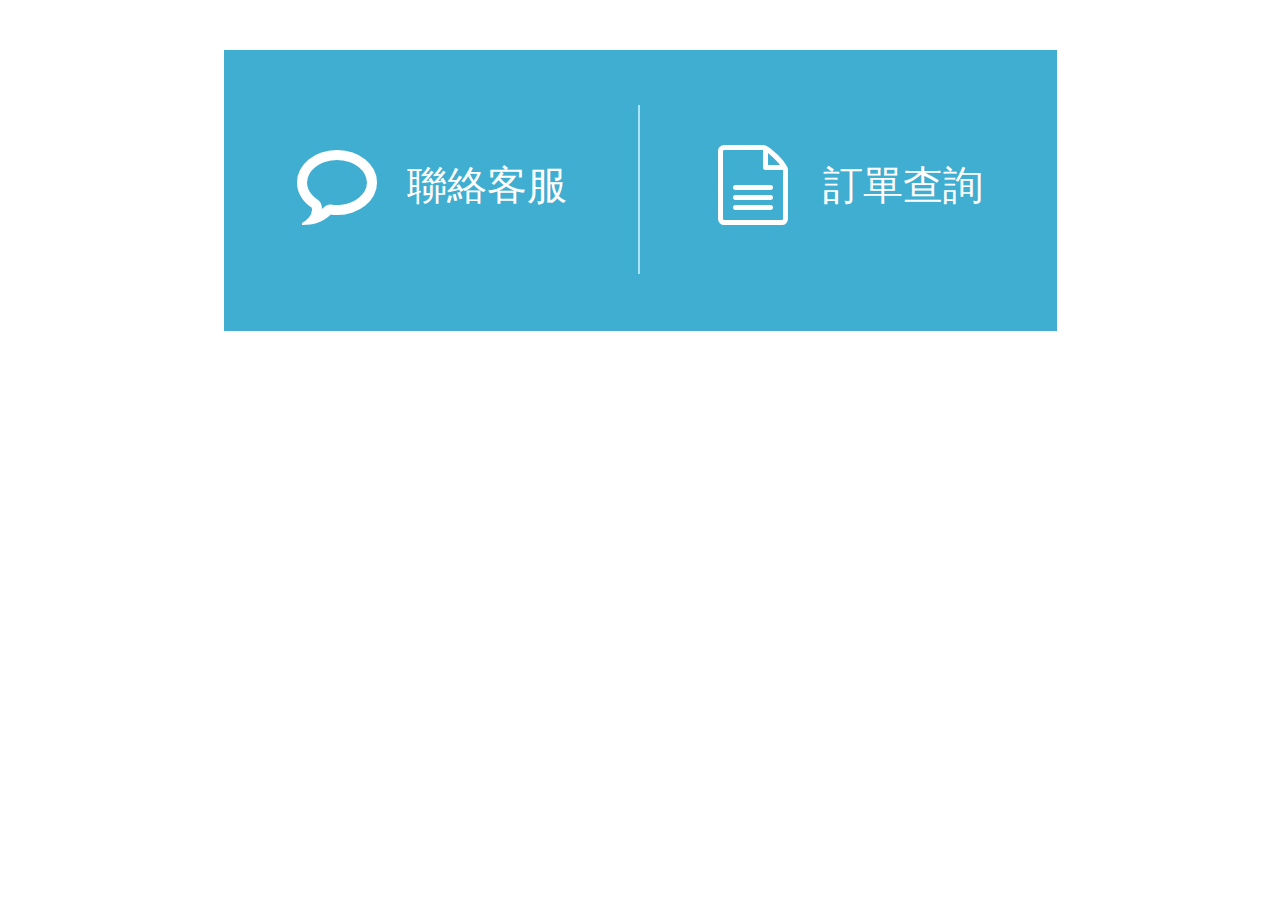
==== index.html @ 477714a8 "first commit" ====
<!DOCTYPE html>
<html lang="zh-Hant">
  <head>
    <meta http-equiv="Content-Language" content="zh-tw">
    <meta http-equiv="Content-type" content="text/html; charset=utf-8">
    <meta name="viewport" content="width=device-width,initial-scale=1,maximum-scale=1,user-scalable=no,minimal-ui">

    <title></title>

    <link rel="stylesheet" type="text/css" href="css/icon.css">
    <link rel="stylesheet" type="text/css" href="css/public.css">

    <script language="javascript" type="text/javascript" src="js/jquery-1.12.4.min.js"></script>
    <script language="javascript" type="text/javascript" src="js/public.js"></script>
  </head>
  <body>
    
    <div id="richmenu">
      <div class="icon-bubble2">聯絡客服</div>
      <div class="icon-file-text2">訂單查詢</div>
    </div>

  </body>
</html>
---- css/icon.css ----
@font-face { font-family: "icon"; src: url('../font/icomoon/fonts/icomoon.eot?1555594932') format('embedded-opentype'), url('../font/icomoon/fonts/icomoon.woff?1555594932') format('woff'), url('../font/icomoon/fonts/icomoon.ttf?1555594932') format('truetype'), url('../font/icomoon/fonts/icomoon.svg?1555594932') format('svg'); }
*[class^="icon-"]:before, *[class*=" icon-"]:before { font-family: "icon"; speak: none; font-style: normal; font-weight: normal; font-variant: normal; }

.icon-newspaper:before { content: "\e904"; }

.icon-file-text2:before { content: "\e926"; }

.icon-bubble:before { content: "\e96b"; }

.icon-bubbles2:before { content: "\e96d"; }

.icon-bubble2:before { content: "\e96e"; }
---- css/public.css ----
@charset "UTF-8";
*, *:after, *:before { vertical-align: top; -moz-box-sizing: border-box; -webkit-box-sizing: border-box; box-sizing: border-box; -moz-osx-font-smoothing: subpixel-antialiased; -webkit-font-smoothing: subpixel-antialiased; -moz-font-smoothing: subpixel-antialiased; -ms-font-smoothing: subpixel-antialiased; -o-font-smoothing: subpixel-antialiased; }

html { position: relative; }
html body { position: relative; display: inline-block; width: 100%; margin: 0; padding: 0; color: #5a5a5a; text-align: center; font-size: medium; font-family: "微軟正黑體", "Open sans", "Helvetica Neue", HelveticaNeue, Helvetica, Arial, sans-serif; }
html body::-moz-selection { color: white; background-color: #78baff; }
html body::selection { color: white; background-color: #78baff; }

#richmenu { margin-top: 50px; display: inline-block; width: 833px; height: 281px; background-color: #3faed0; }
#richmenu > * { display: inline-block; width: calc(100% / 2); height: 100%; float: left; padding-top: 120px; font-size: 30px; }
#richmenu > *:before { margin-bottom: 15px; margin-right: 30px; font-size: 80px; }
#richmenu div { color: white; font-size: 40px; line-height: 30px; }
#richmenu div:first-child { position: relative; }
#richmenu div:first-child:before { color: white; }
#richmenu div:first-child:after { position: absolute; top: 55px; right: 0; content: ''; display: inline-block; width: 2px; height: 60%; background-color: #aae4ff; }
#richmenu div:last-child:before { color: white; }
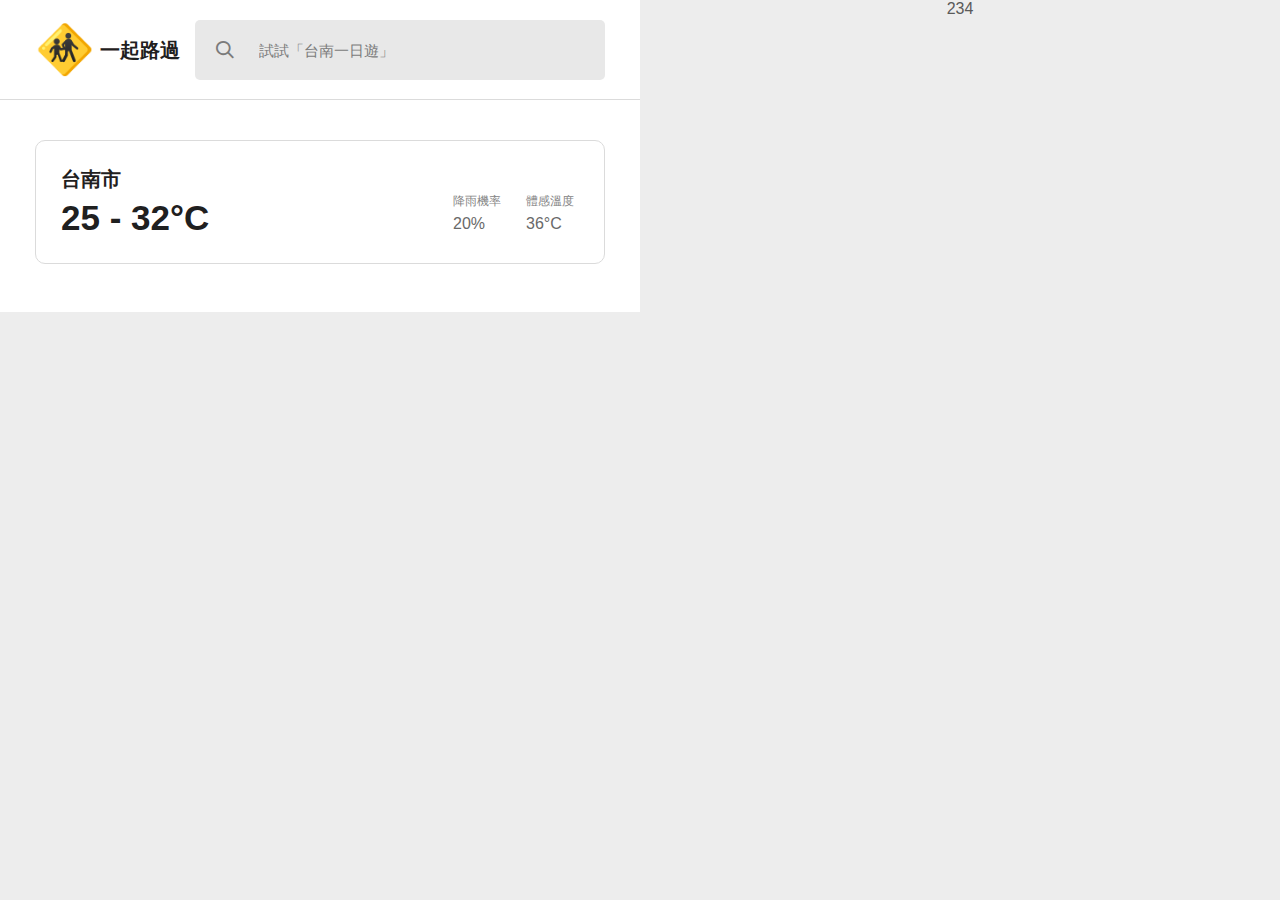
==== commit deca2729: "header" ====
--- a/index.html
+++ b/index.html
@@ -14,11 +14,35 @@
     <script language="javascript" type="text/javascript" src="js/public.js"></script>
   </head>
   <body>
-    
-    <div id="richmenu">
-      <div class="icon-bubble2">聯絡客服</div>
-      <div class="icon-file-text2">訂單查詢</div>
+    <div id="main">
+      <div class="left-block">
+        <header class="header-block">
+          <h1><b class="logo">🚸</b>一起路過</h1>
+          <div class="search-block">
+            <div class="search-input icon-search">
+              <input type="text" placeholder="試試「台南一日遊」">
+            </div>
+          </div>
+        </header> 
+
+        <main>
+          <div class="intro-block">
+            <h2>台南市</h2>
+            <b class="temperature">25 - 32°C</b>
+
+            <label class="info">
+              <div class="rain">20%</div>
+              <div class="feel">36°C</div>
+            </label>
+          </div>
+          <div class="area-block">
+            
+          </div>
+        </main>
+      </div>
+      <div class="right-block">
+        234
+      </div>
     </div>
-
   </body>
 </html>
--- a/css/icon.css
+++ b/css/icon.css
@@ -1,12 +1,6 @@
-@font-face { font-family: "icon"; src: url('../font/icomoon/fonts/icomoon.eot?1555594932') format('embedded-opentype'), url('../font/icomoon/fonts/icomoon.woff?1555594932') format('woff'), url('../font/icomoon/fonts/icomoon.ttf?1555594932') format('truetype'), url('../font/icomoon/fonts/icomoon.svg?1555594932') format('svg'); }
+@font-face { font-family: "icon"; src: url('../font/icomoon/fonts/icomoon.eot?1564190182') format('embedded-opentype'), url('../font/icomoon/fonts/icomoon.woff?1564190182') format('woff'), url('../font/icomoon/fonts/icomoon.ttf?1564190182') format('truetype'), url('../font/icomoon/fonts/icomoon.svg?1564190182') format('svg'); }
 *[class^="icon-"]:before, *[class*=" icon-"]:before { font-family: "icon"; speak: none; font-style: normal; font-weight: normal; font-variant: normal; }
 
-.icon-newspaper:before { content: "\e904"; }
+.icon-location:before { content: "\e901"; }
 
-.icon-file-text2:before { content: "\e926"; }
-
-.icon-bubble:before { content: "\e96b"; }
-
-.icon-bubbles2:before { content: "\e96d"; }
-
-.icon-bubble2:before { content: "\e96e"; }
+.icon-search:before { content: "\e900"; }
--- a/css/public.css
+++ b/css/public.css
@@ -2,15 +2,56 @@
 *, *:after, *:before { vertical-align: top; -moz-box-sizing: border-box; -webkit-box-sizing: border-box; box-sizing: border-box; -moz-osx-font-smoothing: subpixel-antialiased; -webkit-font-smoothing: subpixel-antialiased; -moz-font-smoothing: subpixel-antialiased; -ms-font-smoothing: subpixel-antialiased; -o-font-smoothing: subpixel-antialiased; }
 
 html { position: relative; }
-html body { position: relative; display: inline-block; width: 100%; margin: 0; padding: 0; color: #5a5a5a; text-align: center; font-size: medium; font-family: "微軟正黑體", "Open sans", "Helvetica Neue", HelveticaNeue, Helvetica, Arial, sans-serif; }
+html body { position: relative; display: inline-block; width: 100%; margin: 0; padding: 0; color: #5a5a5a; text-align: center; font-size: medium; font-family: "微軟正黑體", "Open sans", "Helvetica Neue", HelveticaNeue, Helvetica, Arial, sans-serif; background-color: #ededed; }
 html body::-moz-selection { color: white; background-color: #78baff; }
 html body::selection { color: white; background-color: #78baff; }
 
-#richmenu { margin-top: 50px; display: inline-block; width: 833px; height: 281px; background-color: #3faed0; }
-#richmenu > * { display: inline-block; width: calc(100% / 2); height: 100%; float: left; padding-top: 120px; font-size: 30px; }
-#richmenu > *:before { margin-bottom: 15px; margin-right: 30px; font-size: 80px; }
-#richmenu div { color: white; font-size: 40px; line-height: 30px; }
-#richmenu div:first-child { position: relative; }
-#richmenu div:first-child:before { color: white; }
-#richmenu div:first-child:after { position: absolute; top: 55px; right: 0; content: ''; display: inline-block; width: 2px; height: 60%; background-color: #aae4ff; }
-#richmenu div:last-child:before { color: white; }
+#main { display: inline-block; max-width: 1450px; width: 100%; min-height: 100%; *zoom: 1; }
+#main:after { display: table; content: ""; line-height: 0; clear: both; }
+#main > * { display: inline-block; width: 50%; float: left; }
+#main .left-block { display: inline-block; background-color: white; padding-bottom: 30px; }
+#main .left-block > * { display: inline-block; width: 100%; }
+#main .left-block .header-block { height: 100px; padding: 0 35px; border-bottom: 1px solid #dbdbdb; *zoom: 1; }
+#main .left-block .header-block:after { display: table; content: ""; line-height: 0; clear: both; }
+#main .left-block .header-block > * { display: inline-block; float: left; height: 100%; }
+#main .left-block .header-block h1 { width: 160px; margin: 0 auto; font-size: 20px; color: #1f2020; text-align: left; line-height: 100px; }
+#main .left-block .header-block h1 .logo { font-size: 48px; line-height: 100px; margin-right: 5px; }
+#main .left-block .header-block .search-block { width: calc(100% - 160px); }
+#main .left-block .header-block .search-block .search-input { display: inline-block; width: 100%; height: 60px; float: left; text-align: left; background-color: #e8e8e8; margin-top: calc(50px - 30px); -moz-border-radius: 5px; -webkit-border-radius: 5px; border-radius: 5px; }
+#main .left-block .header-block .search-block .search-input:before { display: inline-block; width: 60px; line-height: 60px; font-size: 18px; text-align: center; color: #7b7b7b; }
+#main .left-block .header-block .search-block .search-input input[type="text"] { display: inline-block; width: calc(100% - 60px - 20px); margin-top: 15px; background-color: transparent; outline: none; height: 30px; line-height: 27px; color: #787878; font-size: 15px; padding: 0 8px; border: 1px solid #c8c8c8; -moz-border-radius: 2px; -webkit-border-radius: 2px; border-radius: 2px; -moz-transition: box-shadow 0.3s, border-color 0.3s; -o-transition: box-shadow 0.3s, border-color 0.3s; -webkit-transition: box-shadow 0.3s, border-color 0.3s; transition: box-shadow 0.3s, border-color 0.3s; border: none; -moz-transition: none; -o-transition: none; -webkit-transition: none; transition: none; padding: 0; }
+#main .left-block .header-block .search-block .search-input input[type="text"]:-moz-placeholder { font-weight: normal; color: #afafaf; font-size: 14.25px; }
+#main .left-block .header-block .search-block .search-input input[type="text"]::-moz-placeholder { font-weight: normal; color: #afafaf; font-size: 14.25px; }
+#main .left-block .header-block .search-block .search-input input[type="text"]:-ms-input-placeholder { font-weight: normal; color: #afafaf; font-size: 14.25px; }
+#main .left-block .header-block .search-block .search-input input[type="text"]::-webkit-input-placeholder { font-weight: normal; color: #afafaf; font-size: 14.25px; }
+#main .left-block .header-block .search-block .search-input input[type="text"]:focus { outline: 0; border: 1px solid transparent; -moz-box-shadow: 0 0 8px rgba(0, 0, 0, 0.6); -webkit-box-shadow: 0 0 8px rgba(0, 0, 0, 0.6); box-shadow: 0 0 8px rgba(0, 0, 0, 0.6); }
+#main .left-block .header-block .search-block .search-input input[type="text"][readonly] { cursor: not-allowed; background-color: #fafafa; border: 1px solid #e1e1e1; }
+#main .left-block .header-block .search-block .search-input input[type="text"][readonly]:-moz-placeholder { color: #c8c8c8; }
+#main .left-block .header-block .search-block .search-input input[type="text"][readonly]::-moz-placeholder { color: #c8c8c8; }
+#main .left-block .header-block .search-block .search-input input[type="text"][readonly]:-ms-input-placeholder { color: #c8c8c8; }
+#main .left-block .header-block .search-block .search-input input[type="text"][readonly]::-webkit-input-placeholder { color: #c8c8c8; }
+#main .left-block .header-block .search-block .search-input input[type="text"][readonly]:focus { border: 1px solid #e1e1e1; -moz-box-shadow: none; -webkit-box-shadow: none; box-shadow: none; }
+#main .left-block .header-block .search-block .search-input input[type="text"][type="file"] { font-size: 10px; padding: 4px; line-height: 0; width: auto; }
+#main .left-block .header-block .search-block .search-input input[type="text"][type="file"]::-webkit-file-upload-button { display: inline-block; width: auto; height: 20px; line-height: 20px; font-size: 10px; padding-top: 0; padding-bottom: 0; border: 0; cursor: pointer; background-color: #458bf4; color: white; -moz-box-shadow: inset 1px 1px 1px rgba(255, 255, 255, 0.15), inset -1px -1px 1px rgba(0, 0, 0, 0.15); -webkit-box-shadow: inset 1px 1px 1px rgba(255, 255, 255, 0.15), inset -1px -1px 1px rgba(0, 0, 0, 0.15); box-shadow: inset 1px 1px 1px rgba(255, 255, 255, 0.15), inset -1px -1px 1px rgba(0, 0, 0, 0.15); -moz-border-radius: 2px; -webkit-border-radius: 2px; border-radius: 2px; -moz-transition: box-shadow 0.1s; -o-transition: box-shadow 0.1s; -webkit-transition: box-shadow 0.1s; transition: box-shadow 0.1s; }
+#main .left-block .header-block .search-block .search-input input[type="text"][type="file"]::-webkit-file-upload-button:hover { -moz-box-shadow: inset -1px -1px 2px rgba(0, 0, 0, 0.25), inset 1px 1px 2px rgba(255, 255, 255, 0.25); -webkit-box-shadow: inset -1px -1px 2px rgba(0, 0, 0, 0.25), inset 1px 1px 2px rgba(255, 255, 255, 0.25); box-shadow: inset -1px -1px 2px rgba(0, 0, 0, 0.25), inset 1px 1px 2px rgba(255, 255, 255, 0.25); text-shadow: 0 0 1px rgba(0, 0, 0, 0.25); }
+#main .left-block .header-block .search-block .search-input input[type="text"][type="file"]::-webkit-file-upload-button:active { -moz-box-shadow: inset 1px 1px 1px rgba(0, 0, 0, 0.1); -webkit-box-shadow: inset 1px 1px 1px rgba(0, 0, 0, 0.1); box-shadow: inset 1px 1px 1px rgba(0, 0, 0, 0.1); }
+#main .left-block .header-block .search-block .search-input input[type="text"][type="file"]::-webkit-file-upload-button:focus { outline: 0; }
+#main .left-block .header-block .search-block .search-input input[type="text"][type="file"]::-webkit-file-upload-button[disabled] { cursor: not-allowed; text-shadow: none; -moz-box-shadow: none; -webkit-box-shadow: none; box-shadow: none; background-color: #8db8f8; color: #5d5d5d; }
+#main .left-block .header-block .search-block .search-input input[type="text"][type='date']::-webkit-datetime-edit { font-size: 15px; }
+#main .left-block .header-block .search-block .search-input input[type="text"]:-moz-placeholder { font-weight: normal; color: #7b7b7b; font-size: 15px; }
+#main .left-block .header-block .search-block .search-input input[type="text"]::-moz-placeholder { font-weight: normal; color: #7b7b7b; font-size: 15px; }
+#main .left-block .header-block .search-block .search-input input[type="text"]:-ms-input-placeholder { font-weight: normal; color: #7b7b7b; font-size: 15px; }
+#main .left-block .header-block .search-block .search-input input[type="text"]::-webkit-input-placeholder { font-weight: normal; color: #7b7b7b; font-size: 15px; }
+#main .left-block .header-block .search-block .search-input input[type="text"]:focus { border: none; -moz-box-shadow: none; -webkit-box-shadow: none; box-shadow: none; }
+#main .left-block main { padding: 0 35px; }
+#main .left-block main > * { display: inline-block; width: 100%; }
+#main .left-block main .intro-block { position: relative; margin-top: 40px; padding: 25px; border: 1px solid #dbdbdb; -moz-border-radius: 10px; -webkit-border-radius: 10px; border-radius: 10px; }
+#main .left-block main .intro-block > * { text-align: left; color: #1f2020; }
+#main .left-block main .intro-block h2 { display: inline-block; width: 100%; margin: 0 auto; font-size: 20px; }
+#main .left-block main .intro-block .temperature { display: inline-block; width: 100%; margin-top: 5px; font-size: 35px; }
+#main .left-block main .intro-block label.info { position: absolute; right: 30px; bottom: 30px; *zoom: 1; }
+#main .left-block main .intro-block label.info:after { display: table; content: ""; line-height: 0; clear: both; }
+#main .left-block main .intro-block label.info > * { display: inline-block; float: left; color: dimgray; }
+#main .left-block main .intro-block label.info .rain:before { content: '降雨機率'; display: block; color: #858585; font-size: 12px; margin-bottom: 5px; }
+#main .left-block main .intro-block label.info .feel { margin-left: 25px; }
+#main .left-block main .intro-block label.info .feel:before { content: '體感溫度'; display: block; color: #858585; font-size: 12px; margin-bottom: 5px; }
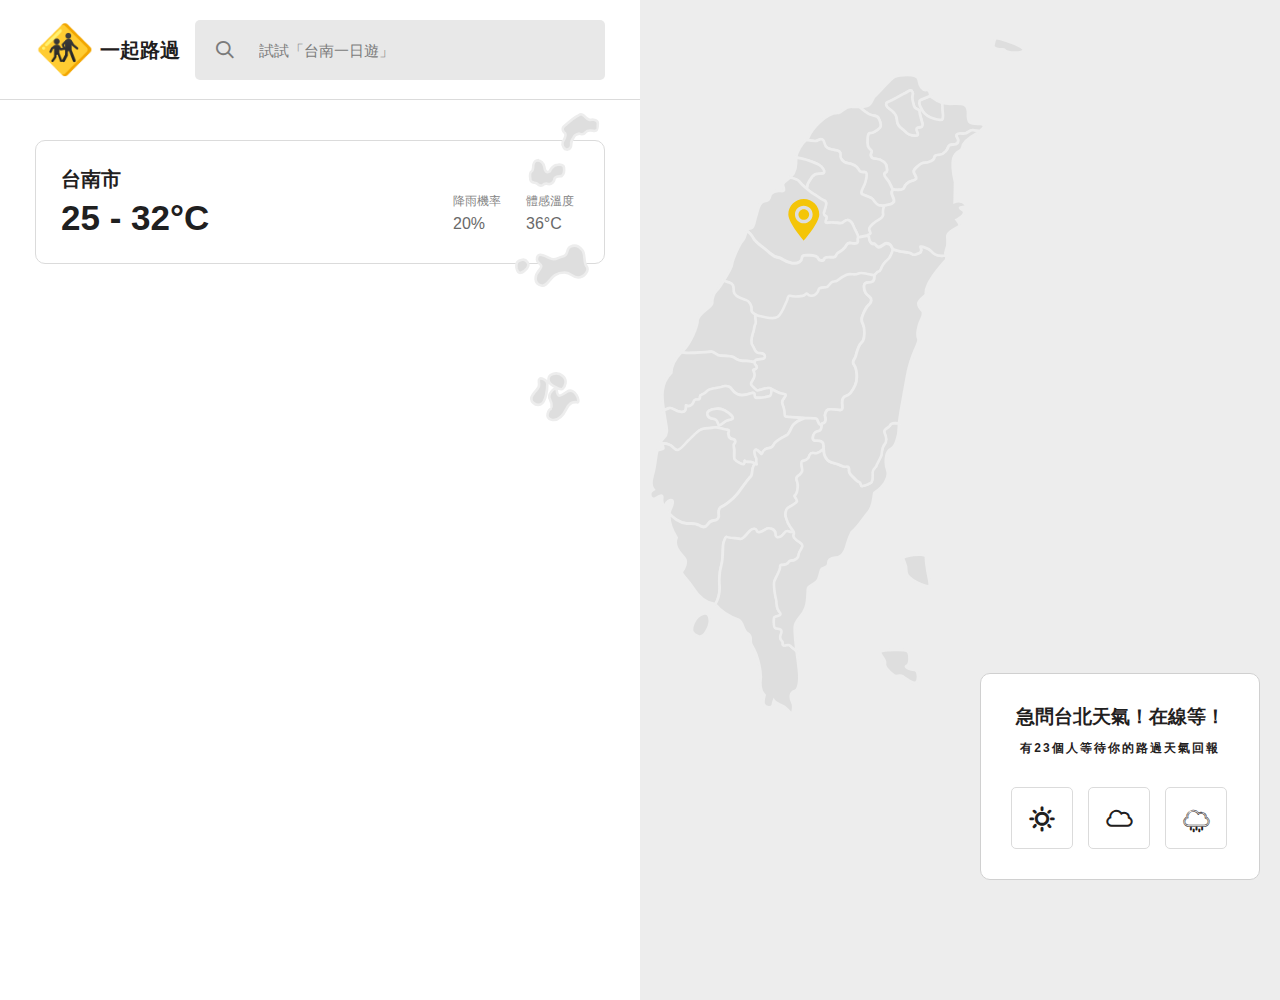
==== commit e99607c1: "t" ====
--- a/index.html
+++ b/index.html
@@ -36,13 +36,386 @@
             </label>
           </div>
           <div class="area-block">
-            
+
           </div>
         </main>
       </div>
       <div class="right-block">
-        234
+        <div id="map">
+          <svg version="1.1" xmlns="http://www.w3.org/2000/svg" xmlns:xlink="http://www.w3.org/1999/xlink" x="0px" y="0px" viewBox="0 0 400 535"
+            style="enable-background:new 0 0 400 535;" xml:space="preserve" fill="white">
+            <!-- ======================= 基隆市  ======================= -->
+            <a class="area n" @click="getTowns(2, '310 30')">
+              <text class="area" x="320" y="35" class="small">基隆市</text>
+              <g id="C10017">
+                <desc>基隆市區域</desc>
+                <path d="M315.9,53.9c1.1-0.7,4.2-1.7,7.7-3.2c0.2,0.4,0.4,0.7,0.7,0.9c1.3,1,4,3.1,7.9,4.3c1.2,2.3,0.3,3.6,0.7,6.3
+                        c0.4,2.9,0.6,4.4,0,6.4c-0.6,2.1-11.8-0.6-15.3-6C314,57.2,314.4,54.7,315.9,53.9z M371.8,12.4c0.9,2.2,4,2.5,7.1,2.5
+                        c3.1,0,0.3,2.5,9,2.5c8.7,0,8.7-2.5,4-5c-4.7-2.5-17.7-7.1-18.6-5.6C372.4,8.3,371.8,12.4,371.8,12.4z" />
+              </g>
+            </a>
+            <!-- ======================= end 基隆市  ======================= -->
+            <!-- ======================= 新北市  ======================= -->
+            <a data-area="新北市" class="area n" @click="getTowns(3, '280 65')">
+              <text class="area" x="220" y="40" class="small">新北市</text>
+              <g id="C65">
+                <desc>新北市區域</desc>
+                <path d="M361.5,72.3c-6.8-0.3-9,0.3-9.3-6.2c1.2-11.2-6.2-9.3-13.7-9.3c-2.4,0-4.5-0.4-6.4-1c1.2,2.3,0.3,3.6,0.7,6.3
+                        c0.4,2.9,0.6,4.4,0,6.4c-0.6,2.1-11.8-0.6-15.3-6c-3.5-5.4-3.1-7.9-1.7-8.7c1.1-0.7,4.2-1.7,7.7-3.2c-0.8-1.8-0.2-4.7-3.1-4.4
+                        c-3.4,0.3-5.3-2.5-6.2-8.1c-0.9-5.6-15.8-3.1-18.3-2.2c-2.5,0.9-13,13.4-15.8,15.6c0,0-2.2,4.6-3.7,6.1c-1,1-4.1,1.5-7.5,1.6
+                        c4.1,3.4,5.5,4.9,8.2,5.9c3.3,1.2,5.6,0.6,6.6,2.9c1,2.3,2.7,5.4,0.8,7.3c-1.9,1.9-5.8,4.3-7.7,3.9c-1.9-0.4-2.1,7.9-1.3,10.4
+                        c0.7,2.5,3.8,2.5,2.6,4.6c-1.2,2.1-0.4,5,3.1,4.8c3.5-0.2,5.2,1.4,6.8,2.7c1.7,1.2,3,7,1.2,7.7c-1.8,0.6-1.8,2.5,0.9,5.4
+                        c2.7,2.9,3.4,6.8,4.2,7.5c0.4,0.3,0.9,0.5,0.9,0.5c0,0,7,1.1,8-1.8c0.9-2.9,3.4-4.1,6.1-5c2.7-0.8,4.1-1,2.3-4.4
+                        c-1.9-3.3-1.4-3.5,0.8-5.8c2.3-2.3,4.5-3.7,6.4-3.7c1.9,0,6.6-1.2,7.3-3.3c0.6-2.1,0.2-2.5,4.3-2.9c4.1-0.4,6.2-4.6,6.6-6
+                        c0.4-1.4,2.5-1.9,5-1.9c2.5,0,3.5-3.1,2.1-5c-1.5-1.9-1-3.9,3.7-3.3c4.8,0.6,4.6-3.1,8.3-2.7c1.5,0.2,3.3,0.5,5.1,0.8
+                        C364.4,75.6,366.6,72.6,361.5,72.3z M313,75.4c-1.7,1,2.3,5.2,0,5.8c-7.7,0.4-8.1-3.1-11-5c-2.9-1.9-4.3-3.9-4.3-7
+                        c0-3-1.4-5.5-5.6-8.4c-4.1-2.9-2.9-5.2-0.8-5.6c2.1-0.4,15-8.2,16.4-8.7c1.4-0.5,2.7,1.9,1.9,3.7c-0.8,1.9,0.2,3.9,1,7.7
+                        c0.8,3.7,4.4,2.9,4.3,4.1c0,1.2,1.1,5.2,2.3,9.3C318.4,75.7,314.6,74.4,313,75.4z" />
+              </g>
+            </a>
+            <!-- ======================= end 新北市  ======================= -->
+            <!-- ======================= 台北市  ======================= -->
+            <a data-area="台北市" class="area n" @click="getTowns(1, '288 30')">
+              <text class="area" x="320" y="35" class="small">台北市</text>
+              <g id="C63">
+                <desc>台北市區域</desc>
+                <path d="M317.1,71.5c1.2,4.1-2.5,2.9-4.1,3.9c-1.7,1,2.3,5.2,0,5.8c-7.7,0.4-8.1-3.1-11-5c-2.9-1.9-4.3-3.9-4.3-7
+                        c0-3-1.4-5.5-5.6-8.4c-4.1-2.9-2.9-5.2-0.8-5.6c2.1-0.4,15-8.2,16.4-8.7c1.4-0.5,2.7,1.9,1.9,3.7c-0.8,1.9,0.2,3.9,1,7.7
+                        c0.8,3.7,4.4,2.9,4.3,4.1C314.8,63.4,315.9,67.4,317.1,71.5z" />
+              </g>
+            </a>
+            <!-- ======================= end 台北市  ======================= -->
+            <!-- ======================= 桃園市  ======================= -->
+            <a data-area="桃園市" class="area n" @click="getTowns(8, '240 55')">
+              <text class="area" x="200" y="55" class="small">桃園市</text>
+              <g id="C68">
+                <desc>桃園市區域</desc>
+                <path d="M287.8,135.2c-1.3,0.1-2.3-0.3-3.7-0.3c-1.9,0-4.1-3.3-5.4-5c-1.2-1.7-5.2-2.3-7.7-3.5c-2.5-1.2,0.4-5,1.7-8.1
+                        c1.2-3.1,2.5-9.3,0-9.1c-2.5,0.2-3.5,0.2-5-2.5c-1.5-2.7-3.5-3.5-8.1-4.4c-4.6-0.8-6-4.6-5.6-6.8c0.4-2.3-1.4-2.5-4.6-3.3
+                        c-3.1-0.8-6.6-0.6-7.7-5.2c-1-4.6-3.5-2.9-5.7-1.9c-1.5,0.7-4.7,0.1-8.4-0.5c0.6-0.5,1.2-0.9,1.7-1.2c2.2-6.8,14.3-20.5,23.6-19.6
+                        c3.4-1.6,5.3-5,10.3-4.7c1.8,0.1,3.7,0.1,5.6,0.1c4.1,3.4,5.5,4.9,8.2,5.9c3.3,1.2,5.6,0.6,6.6,2.9c1,2.3,2.7,5.4,0.8,7.3
+                        c-1.9,1.9-5.8,4.3-7.7,3.9c-1.9-0.4-2.1,7.9-1.3,10.4c0.7,2.5,3.8,2.5,2.6,4.6c-1.2,2.1-0.4,5,3.1,4.8c3.5-0.2,5.2,1.4,6.8,2.7
+                        c1.7,1.2,3,7,1.2,7.7c-1.8,0.6-1.8,2.5,0.9,5.4c2.7,2.9,3.5,6.9,4.3,7.6c-0.3,0.8-0.5,1.6-0.8,2.3c-0.8,2.3,2.5,5,1.7,7.2
+                        c-0.8,2.3-3.6,2.2-5.7,2.8L287.8,135.2" />
+              </g>
+            </a>
+            <!-- ======================= end 桃園市  ======================= -->
+            <!-- ======================= 新竹縣  ======================= -->
+            <a data-area="新竹縣" class="area n" @click="getTowns(6, '240 100')">
+              <text class="area" x="170" y="85" class="small">新竹縣</text>
+              <g id="C10004">
+                <desc>新竹縣區域</desc>
+                <path d="M275.1,157.9c-0.2,0-5.3,1.1-7.4,1.4c0-2-2.5-5.5-3.4-8.1c-1-2.9-2.7-4.4-4.3-5c-1.7-0.6-3.5,1.5-4.6,2.2
+                         c-1,0.7-6.4-0.9-10.8-0.1c-4.4,0.8,0.2-4.1-1.5-5c-1.7-0.8-2.3-1.5-1.5-3.7c0.8-2.3,3-7.7,0-8.5c-3-0.8-5.9-4.1-7.8-4.8
+                         c-0.9-0.3-3.3-2.1-5.6-4.1c0.2-1.1,0.5-2.1,0.5-2.5c0-1,1.9-4.1,3.9-7c2.1-2.9,4.3-1.9,7.7-2.3c3.3-0.4,0-5.4-2.9-6.8
+                         c-2.6-1.3-11.8-4.8-17.2-5.3c0.3-4.7,4.2-10.8,7.6-13.6c3.8,0.6,6.9,1.2,8.4,0.5c2.2-1,4.7-2.7,5.7,1.9c1,4.6,4.6,4.3,7.7,5.2
+                         c3.1,0.8,5,1,4.6,3.3c-0.4,2.3,1,6,5.6,6.8c4.6,0.8,6.6,1.7,8.1,4.4c1.4,2.7,2.5,2.7,5,2.5c2.5-0.2,1.2,6,0,9.1
+                         c-1.2,3.1-4.1,6.8-1.7,8.1c2.5,1.2,6.4,1.9,7.7,3.5c1.2,1.7,3.5,5,5.4,5c1.4,0,2.4,0.3,3.7,0.3c-0.6,1.9-1.4,3.9-1,5.3
+                         c0.6,2.1,0.2,3.6-3.1,5.4c-3.3,1.8-7.5,5.6-7.5,7.4c0,1.8,3.5,3.3,0,4.2L275.1,157.9z" />
+              </g>
+            </a>
+            <!-- ======================= end 新竹縣  ======================= -->
+            <!-- ======================= 新竹市  ======================= -->
+            <a data-area="新竹市" class="area n" @click="getTowns(7, '210 80')">
+              <text class="area" x="150" y="105" class="small">新竹市</text>
+              <g id="C10018">
+                <desc>新竹市區域</desc>
+                <path d="M215.3,113.5c0.3-0.3,0.6-0.5,0.9-0.8c3.7-3.7,4-8.4,4-14c0-0.2,0-0.3,0-0.5c5.4,0.5,14.6,4.1,17.2,5.3
+                        c2.9,1.5,6.2,6.4,2.9,6.8c-3.3,0.4-5.6-0.6-7.7,2.3c-2.1,2.9-3.9,6-3.9,7c0,0.4-0.2,1.4-0.5,2.5c-2.4-2.1-4.8-4.4-5.7-5.6
+                        C221.1,114.9,218.8,114.4,215.3,113.5z" />
+              </g>
+            </a>
+            <!--======================= end 新竹市 ======================= -->
+            <!-- ======================= 苗栗縣  ======================= -->
+            <a data-area="苗栗縣" class="area n" @click="getTowns(9, '210 130')">
+              <text class="area" x="130" y="130" class="small">苗栗縣</text>
+              <g id="C10005">
+                <desc>苗栗縣區域</desc>
+                <path d="M182.3,154.3c0.6-1.1,1.6-1.8,3.4-1.8c2.2-0.3,2.5-5.9,3.7-9.3c1.2-3.4,1.6-11.2,6.5-11.5c5-0.3,3.4-3.7,5-5.6
+                         c1.6-1.9,3.1-2.8,7.5-2.2c4.3,0.6,1.6-3.1,1.6-5c0-1.7,2.1-2.4,5.4-5.4c3.5,0.8,5.8,1.3,7.2,3.1c0.9,1.3,3.3,3.6,5.7,5.6l0,0
+                         c2.4,2,4.7,3.8,5.6,4.1c1.9,0.6,4.8,3.9,7.8,4.8c3,0.8,0.8,6.2,0,8.5c-0.8,2.3-0.2,2.9,1.5,3.7c1.7,0.8-2.9,5.8,1.5,5
+                         c4.3-0.8,9.7,0.8,10.8,0.1c1-0.7,2.9-2.8,4.6-2.2c1.7,0.6,3.3,2.1,4.3,5c0.9,2.6,3.4,6,3.4,8.1l0,0c0,0.2,0,0.4-0.1,0.6
+                         c-0.6,1.9,1.2,3.5-1.9,4.1c-3.1,0.6-5.3-1.9-6.8,1c-1.5,2.9-3.6,4.6-6.3,6c-2.7,1.5-1,3.7-3.9,3.7c-2.9,0-6.6-0.8-7.1,1.2
+                         c-0.6,2.1-4.1,1.4-4.5,0c-0.4-1.5-2.5-2.5-6.2-2.7c-3.7-0.2-6.4-0.4-6.4,1.9c0,2.3-2.7,4.8-7.5,4.1c-4.8-0.6-6-2.1-8.7-3.7
+                         c-2.7-1.7-2.9,0.6-8.3-3.9c-5.4-4.6-11.8-8.9-13-11.8C186.2,158.1,184,155.8,182.3,154.3z" />
+              </g>
+            </a>
+            <!--======================= end 苗栗縣 ======================= -->
+            <!-- ======================= 台中市  ======================= -->
+            <a data-area="台中市" class="area m" @click="getTowns(10, '180 170')">
+              <text class="area" x="120" y="170" class="small">台中市</text>
+              <g id="C66">
+                <desc>台中市區域</desc>
+                <path d="M168.4,194.1c-2.1-0.6-3-1-3.9-1.4c3-4.8,6.1-10.3,6.3-12.2c0.3-3.4,5.3-15.2,8.4-18.6c2-2.2,1.9-5.5,3.1-7.5
+                         c1.7,1.5,4,3.8,4.8,5.7c1.2,2.9,7.7,7.2,13,11.8c5.4,4.6,5.6,2.3,8.3,3.9c2.7,1.7,3.9,3.1,8.7,3.7c4.8,0.6,7.5-1.9,7.5-4.1
+                         c0-2.3,2.7-2.1,6.4-1.9c3.7,0.2,5.8,1.2,6.2,2.7c0.4,1.4,3.9,2.1,4.5,0c0.6-2.1,4.2-1.2,7.1-1.2c2.9,0,1.2-2.3,3.9-3.7
+                         c2.7-1.5,4.8-3.1,6.3-6c1.5-2.9,3.7-0.4,6.8-1c3.1-0.6,1.2-2.3,1.9-4.1c0.1-0.2,0.1-0.4,0.1-0.6c2.1-0.4,4.8-0.9,7.4-1.4
+                         c0.2,0,0.4-0.1,0.5-0.1c0.5,1.3,0.8,2.6,0.8,3.4c0.1,1.9,2.4,3.7,3.4,3.1c1-0.6,1.7,2.1,3.5,2.7c1.9,0.6,4.2-2.9,6-2.9
+                         s3.6,0.6,4.4,3c0.2,0.6,0.5,1,0.8,1.4c-1.3,4.5-3.2,7.7-4.5,8.5c-1.7,1-4.1,4.8-5,7.3c-0.8,2.5-2.1,0.8-3.5,2.9
+                         c-0.5,0.7-0.9,1-1.3,1.2l0,0c-0.8,0.4-1.8,0-3.8-0.2c-3-0.2-5.7-1.9-8.7-0.4c-3,1.4-5.5-0.8-8.7,0.8c-3.2,1.5-4.4,2.1-6.3,3.8
+                         c-1.9,1.7-3.1,1-4.8,1.7c-1.7,0.6-2.3,3.9-4.8,4.1c-2.5,0.2-5.4-0.2-5.6,1.9c-0.2,2.1-2.9,4.6-5,4.6c-2.1,0-2.1,0.2-3.5-1.2
+                         c-1.5-1.5-1,0.8-3.7,1.3c-2.7,0.4-7.9,0.6-9.7,0c-1.9-0.6-1.9,2.9-2.5,3.7c-0.6,0.8-3.7,10.1-7,12.4c-3.3,2.3-7.5,0.6-11.4,0
+                         c-3.5-0.5-4.2-0.6-5.8-1.6l0,0c-0.2-0.1-0.4-0.3-0.7-0.4c-2.1-1.5-2.7-2.1-2.5-4.3c0.2-2.3-1.7-5.6-3.9-6.4
+                         c-2.3-0.8-9.5-2.7-9.7-6.6C171.9,197.2,172.1,195.2,168.4,194.1z" />
+              </g>
+            </a>
+            <!-- ======================= end 台中市  ======================= -->
+            <!-- ======================= 南投縣  ======================= -->
+            <a data-area="南投縣" class="area m" @click="getTowns(12, '210 220')">
+              <text class="area" x="90" y="230" class="small">南投縣</text>
+              <g id="C10008">
+                <desc>南投縣區域</desc>
+                <path d="M280.2,188.3c0.1,3.1-0.3,5.2-2.2,5.6c-2.7,0.6-5.8-0.4-5.8,3.5c0,3.9,2.3,6.4,4.2,7.7c2,1.2,1.7,4.6-0.2,6
+                         c-2,1.4-4.2,6.2-4.9,8.1c-0.6,1.9-1.9,3.1,0,6.8c1.9,3.7,1.6,12.6-1,14.5c-2.5,1.9-4,8.5-4.6,10.8c-0.6,2.3-3.3,3.5-1.2,6.2
+                         c2.1,2.7,3.3,10.6,0.8,16c-2.5,5.4-4.8,7.5-7,8.1c-2.3,0.6-2.9,2.9-2.9,5.2c0,2.3,1.2,6-1.9,5.6c-3.1-0.4-8.5-1.6-9.7,0
+                         c-1.2,1.6-1.9,3.5-1.5,4.9c0.4,1.5,0.8,2.7-0.1,4.1c-0.8,1.3-1.4,1.1-2.7,1.6c0,0-0.3,0.1-0.5,0.2c-1.7,0.8-2.2-3.3-3.1-4.1
+                         c-0.8-0.8-5-0.6-8.3-0.6c-0.3,0-0.7,0-1.1,0l0,0c-4-0.2-12.2-1-14.1-1c-2.1,0-0.8-1-1.7-5.4c-0.8-4.4-3.1-5.2,0-9.1
+                         c3.1-3.9-0.8-2.9-2.9-3.5c-1.6-0.5-5.2-2.4-7-3.4l0,0c-0.5-0.3-0.9-0.5-1.1-0.6c-0.8-0.4-3.3,0-6.4,1c-3.1,1-3.3,1.4-5.6-1
+                         c-2.3-2.5-3.7-2.5-1.2-6.2c2.5-3.7,1.4-5.6,0.6-7c-0.8-1.4,0.6-1,1.7-1.7c1-0.6,1.4-1.4-0.2-3.1c-0.6-0.6-0.8-1.3-0.8-1.9l0,0
+                         c0.1-1.1,1.1-2,2.7-2.2c2.5-0.4,6,0,5.4-2.7c-0.6-2.7-3.3-1.7-5.6-2.3c-2.3-0.6-2.7-4.1-4.1-6.2c-1.4-2.1,0.2-8.3,1-10.4
+                         c0.8-2.1,0.2-3.3,1.2-5s0.6-1.8,0.2-5c-0.2-1.3,0-2.2,0.2-2.8c1.6,1,2.3,1.1,5.8,1.6c3.9,0.6,8.1,2.3,11.4,0
+                         c3.3-2.3,6.4-11.6,7-12.4c0.6-0.8,0.6-4.3,2.5-3.7c1.9,0.6,7,0.4,9.7,0c2.7-0.4,2.3-2.7,3.7-1.3c1.4,1.5,1.4,1.2,3.5,1.2
+                         c2.1,0,4.8-2.5,5-4.6c0.2-2.1,3.1-1.7,5.6-1.9c2.5-0.2,3.1-3.5,4.8-4.1c1.7-0.6,2.9,0,4.8-1.7c1.9-1.7,3.1-2.3,6.3-3.8
+                         c3.2-1.5,5.7,0.7,8.7-0.8c3-1.5,5.7,0.2,8.7,0.4C278.4,188.3,279.4,188.7,280.2,188.3z" />
+              </g>
+            </a>
+            <!-- ======================= end 南投縣  ======================= -->
+            <!-- ======================= 彰化縣  ======================= -->
+            <a data-area="彰化縣" class="area m" @click="getTowns(11, '150 210')">
+              <text class="area" x="90" y="230" class="small">彰化縣</text>
+              <g id="C10007">
+                <desc>彰化縣區域</desc>
+                <path d="M131.9,248c0.3-0.3,0.7-0.7,1-1c6.5-6.5,11.5-19.3,11.5-23.9c0-4.7,11.2-10.3,11.2-13c0-2.8,0.9-7.1,3.4-9.6
+                         c1.1-1,3.3-4.2,5.5-7.7c0.9,0.4,1.9,0.9,3.9,1.4c3.7,1,3.5,3.1,3.7,7c0.2,3.9,7.5,5.8,9.7,6.6c2.3,0.8,4.1,4.1,3.9,6.4
+                         c-0.2,2.3,0.4,2.9,2.5,4.3c0.2,0.2,0.5,0.3,0.7,0.4c-0.3,0.6-0.4,1.4-0.2,2.8c0.4,3.2,0.8,3.4-0.2,5s-0.4,2.9-1.2,5
+                         c-0.8,2.1-2.5,8.3-1,10.4c1.5,2.1,1.9,5.6,4.1,6.2c2.3,0.6,5-0.4,5.6,2.3c0.6,2.7-2.9,2.3-5.4,2.7c-1.6,0.3-2.6,1.2-2.7,2.2
+                         c-2.3-0.5-4.9-1-6.3-1c-2.5,0-7-0.6-8.5-2.1c-1.5-1.5-7.7-1.9-11.2-1.9s-4.8-3.7-7.5-3.1c-2.7,0.6-12.4,0.8-16.2,1
+                         C135.9,248.7,133.8,248.3,131.9,248z" />
+              </g>
+            </a>
+            <!-- ======================= end 彰化縣  ======================= -->
+            <!-- ======================= 雲林縣  ======================= -->
+            <a data-area="雲林縣" class="area m" @click="getTowns(15, '130 235')">
+              <text class="area" x="60" y="270" class="small">雲林縣</text>
+              <g id="C10009">
+                <desc>雲林縣區域</desc>
+                <path d="M131.9,293.8c5.4,0.4,2.5-6.4,3.9-5c1.5,1.5,4.6-0.2,5.2-2.1c0.6-1.9,0.6-2.7,2.9-2.5c2.3,0.2,2.3-0.6,2.3-2.5
+                        c0-1.9,2.9-0.6,5-3.6c2.1-3,8.3-2.4,11.6-3.6c3.3-1.2,6.2-0.2,7,0.8c0.8,1,1.9,3.5,5.2,4.9c3.3,1.3,5.6,0.9,10.3-0.7
+                        c4.7-1.7,1.5,3.5,4.2,3.5c2.7,0,8.5-0.8,10.4-1.5c1.1-0.4,1.2-3.2,1.1-5.4c-0.5-0.3-0.9-0.5-1.1-0.6c-0.8-0.4-3.3,0-6.4,1
+                        c-3.1,1-3.3,1.4-5.6-1c-2.3-2.5-3.7-2.5-1.2-6.2c2.5-3.7,1.4-5.6,0.6-7c-0.8-1.4,0.6-1,1.7-1.7c1-0.6,1.4-1.4-0.2-3.1
+                        c-0.6-0.6-0.8-1.3-0.8-1.9c-2.3-0.5-4.9-1-6.3-1c-2.5,0-7-0.6-8.5-2.1c-1.5-1.5-7.7-1.9-11.2-1.9s-4.8-3.7-7.5-3.1
+                        c-2.7,0.6-12.4,0.8-16.2,1c-2.5,0.1-4.6-0.3-6.5-0.6c-5.7,6-7.7,10.5-7.7,15.8c-8.9,8.6-7.1,19.9-5.7,28.9c1.1-0.6,2.5-1.4,4-1.8
+                        C125.3,290,126.6,293.3,131.9,293.8z" />
+              </g>
+            </a>
+            <!-- ======================= end 雲林縣  ======================= -->
+            <!-- ======================= 嘉義縣  ======================= -->
+            <a data-area="嘉義縣" class="area s" @click="getTowns(13, '180 275')">
+              <text class="area" x="60" y="310" class="small">嘉義縣</text>
+              <g id="C10010">
+                <desc>嘉義縣區域</desc>
+                <path d="M129.3,323.2c2.3-0.4,7.2-6.8,8.1-7.4c0.8-0.5,5.2-5.5,8.5-7.8c3.3-2.3,7.7-1.2,11-2.1c3.3-0.8,5.4,1,9.3,1.5
+                        c3.9,0.4,1.5,1.7,1.7,3.3c0.2,1.7,1.2,3.9,3.6,4.1c2.4,0.2,2,2.9,0.9,3.7c-1.1,0.8,0.5,1.9,0.1,7.5c-0.4,5.6,0.8,4.4,1,5
+                        c0.2,0.6,4.3,3.1,6,3.1c1.7,0,0.8-3.7,1.2-2.5c0.4,1.2,1.9,0.4,4.7,0.8c1.3,0.2,2.5,0.8,3.3,1.2c0.3-0.2,0.7-0.3,1.1-0.4
+                        c-0.8-2.1,0.4-2.9-0.4-4.1c-0.8-1.2-2.3-6.8,0-6.4c2.3,0.4,3.9,4.6,4.6,2.7c0.6-1.9,2.9-3.7,5-3.9c2.1-0.2,3.3-0.6,4.1-2.9
+                        c0.8-2.3,8.5-6.4,10.1-7.2c1.7-0.8,3.3-6,4.6-7.6c1.1-1.3,3.3-3.3,8.9-5.3c-4-0.2-12.2-1-14.1-1c-2.1,0-0.8-1-1.7-5.4
+                        c-0.8-4.4-3.1-5.2,0-9.1c3.1-3.9-0.8-2.9-2.9-3.5c-1.6-0.5-5.2-2.4-7-3.4c0.1,2.3,0.1,5.1-1.1,5.4c-1.9,0.6-7.7,1.5-10.4,1.5
+                        c-2.7,0,0.5-5.2-4.2-3.5c-4.7,1.7-7,2.1-10.3,0.7c-3.3-1.3-4.3-3.8-5.2-4.9c-0.8-1-3.7-2.1-7-0.8c-3.3,1.2-9.5,0.6-11.6,3.6
+                        c-2.1,3-5,1.8-5,3.6c0,1.9,0,2.7-2.3,2.5c-2.3-0.2-2.3,0.6-2.9,2.5c-0.6,1.9-3.7,3.5-5.2,2.1c-1.4-1.4,1.5,5.4-3.9,5
+                        c-5.4-0.4-6.6-3.7-9.5-2.9c-1.4,0.4-2.9,1.1-4,1.8c0.2,1.1,0.3,2.1,0.5,3.1c1.2,9.3,3.7,14-0.6,18c-2.2,2.1-2.5,3.2-2.1,4.1
+                        c2.3,0,5.6,0.6,7.3,1.6C125.9,320.9,127,323.6,129.3,323.2z M158.8,291.3c3.8-0.4,4.6,0.4,7.1,1.8c2.5,1.3,6.6,4.9,5.2,5.9
+                        c-1.4,1-2.7,0.6-4.8,1.7c-2.1,1-5.4,4.4-5.9,2.8c-0.5-1.6-1.6-4-3-4.3c-1.4-0.2-5.6,0.2-5.6-4.3C151.8,293.1,155,291.7,158.8,291.3z
+          " />
+              </g>
+            </a>
+            <!-- ======================= end 嘉義縣  ======================= -->
+            <!-- ======================= 嘉義市  ======================= -->
+            <a data-area="嘉義市" class="area s" @click="getTowns(14, '142 265')">
+              <text class="area" x="60" y="310" class="small">嘉義市</text>
+              <g id="C10020">
+                <desc>嘉義市區域</desc>
+                <path d="M151.8,294.8c0-1.7,3.2-3.1,7-3.5c3.8-0.4,4.6,0.4,7.1,1.8c2.5,1.3,6.6,4.9,5.2,5.9c-1.4,1-2.7,0.6-4.8,1.7
+                        c-2.1,1-5.4,4.4-5.9,2.8c-0.5-1.6-1.6-4-3-4.3C156,298.9,151.8,299.4,151.8,294.8z" />
+              </g>
+            </a>
+            <!-- ======================= end 嘉義市  ======================= -->
+            <!-- ======================= 台南市  ======================= -->
+            <a data-area="台南市" class="area s" @click="getTowns(16, '130 320')">
+              <text class="area" x="50" y="350" class="small">台南市</text>
+              <g id="C67">
+                <desc>台南市區域</desc>
+                <path d="M122.6,372c0.1-0.9,0.2-1.5,0.4-2c0.9-2.5,3.4-6.8,1.9-8.1c-1.6-1.2-5,1.2-5.6,3.7c-0.6,2.5-2.8-2.5-2.2-5.3
+                          c0.6-2.8-0.9-2.8-5-0.3c-4.1,2.5-6.2-4.4-1.6-6.5c-2.6-3.4-1.9-6.2,0-13.7c1.9-7.5,1.9-15.8,3.4-16.5c1.6-0.6,5-0.3,4-2.8
+                          c-0.4-1.2-1.4-1.9-1.8-2.7c2.3,0,5.6,0.6,7.3,1.6c2.5,1.5,3.5,4.1,5.8,3.7c2.3-0.4,7.2-6.8,8.1-7.4c0.8-0.5,5.2-5.5,8.5-7.8
+                          c3.3-2.3,7.7-1.2,11-2.1c3.3-0.8,5.4,1,9.3,1.5c3.9,0.4,1.5,1.7,1.7,3.3c0.2,1.7,1.2,3.9,3.6,4.1c2.4,0.2,2,2.9,0.9,3.7
+                          c-1.1,0.8,0.5,1.9,0.1,7.5c-0.4,5.6,0.8,4.4,1,5c0.2,0.6,4.3,3.1,6,3.1c1.7,0,0.8-3.7,1.2-2.5c0.4,1.2,1.9,0.4,4.7,0.8
+                          c1.3,0.2,2.5,0.8,3.3,1.2c-3.1,1.7-1.6,8.3-3.3,9.6c-1.9,1.5-8.2,10.8-10.7,13.9c-2.5,3.1-8.7,8.3-11.8,9.5
+                          c-3.1,1.2-2.3,4.1-2.1,6.6c0.2,2.5-2.1,3.9-4.3,4.1c-2.3,0.2-2.9,1-4.6,3.3c-1.7,2.3-4.6,1.7-7,0c-2.5-1.7-6.8-0.8-8.7-1
+                          c-1.9-0.2-6.4-1.9-7.9-2.9C127.1,376,124.5,374.1,122.6,372z" />
+              </g>
+            </a>
+            <!-- ======================= end台南市  ======================= -->
+            <!-- =======================高雄市 ======================= -->
+            <a data-area="高雄市" class="area s" @click="getTowns(17, '130 380')">
+              <text class="area" x="50" y="400" class="small">高雄市</text>
+              <g id="C64">
+                <desc>高雄市區域</desc>
+                <path d="M157.9,441.7c-0.1-0.1-0.1-0.2-0.2-0.2c-8.1-0.9-14.6-8.7-17.7-13.7c-3.1-5-9-9.6-7.5-11.5
+                        c1.6-1.9,4-7.1,1.9-9.9c-2.2-2.8-9.3-9-6.2-15.8c-4.8-7.8-5.9-14.8-5.6-18.5c1.9,2.2,4.5,4,5.6,4.8c1.5,1,6,2.7,7.9,2.9
+                        c1.9,0.2,6.2-0.6,8.7,1c2.5,1.7,5.4,2.3,7,0c1.7-2.3,2.3-3.1,4.6-3.3c2.3-0.2,4.6-1.7,4.3-4.1c-0.2-2.5-1-5.4,2.1-6.6
+                        c3.1-1.2,9.3-6.4,11.8-9.5c2.5-3.1,8.8-12.4,10.7-13.9c1.7-1.3,0.2-7.9,3.3-9.6c1,0.5,1.6,0.8,1.1-0.4c-0.8-2.1,0.4-2.9-0.4-4.1
+                        c-0.8-1.2-2.3-6.8,0-6.4c2.3,0.4,3.9,4.6,4.6,2.7c0.6-1.9,2.9-3.7,5-3.9c2.1-0.2,3.3-0.6,4.1-2.9c0.8-2.3,8.5-6.4,10.1-7.2
+                        c1.7-0.8,3.3-6,4.6-7.6c1.1-1.3,3.3-3.3,8.9-5.3c0.4,0,0.8,0,1.1,0c3.3,0,7.5-0.2,8.3,0.6c0.8,0.8,1.4,5,3.1,4.1
+                        c0.2-0.1,0.3-0.2,0.5-0.2c0.2,1.8,0,3.4-0.7,4.4c-1,1.5-3.1,1-4.6,2.5c-1.5,1.5-2.5,6.2,0.8,5.9c3.3-0.3,5.8,0.5,6,3.2
+                        c0.1,1,0.1,2,0.1,3.1c-1.6,1.6-3.4,2.9-5.3,3.3c-2.7,0.5-4.6-2.2-6.2,3.6c-1.7,2.3-3.3,1.9-4.8,2.5c-1.5,0.6,0,5.2,0,7
+                        c0,1.9-1.2,2.9-3.5,4.6c-2.3,1.7-0.4,2.9,0,6c0.4,3.1-0.6,7.9-2.1,8.7c-1.4,0.8,2.9,3.5,1.2,5.2c-1.7,1.7-5.6,3.5-7,4.8
+                        c-1.5,1.2-1.9,4.8-1.2,6.8c0.6,2.1,1.4,5,3.5,7.7c1.2,1.6,2.2,2.8,2.6,3.8c-2.3,0.3-3.7-0.3-5-0.7c-1.9-0.6-3.1,3.3-5,4.1
+                        c-1.9,0.8-4.3,1.6-4.3-2.1c0-3.7-5.2-5.1-7.7-3.3c-2.5,1.9-6.2,3.1-6.6,1.2c-0.4-1.9-2.7-2.3-5-0.4c-2.3,1.9-5.4,7-7.5,6.6
+                        c-2.1-0.4-9.5-0.8-10.6-1.5c-1-0.6-2.3,3.5-2.7,5.2c-0.4,1.7-0.2,11.4-1.2,15.1c-1,3.7-2.3,9.5-1.7,16.2
+                        C161.6,431.5,160.1,437.9,157.9,441.7z" />
+              </g>
+            </a>
+            <!-- =======================end 高雄市 ======================= -->
+            <!-- ======================= 屏東縣  ======================= -->
+            <a data-area="屏東縣" class="area s" @click="getTowns(20, '170 420')">
+              <text class="area" x="120" y="500" class="small">屏東縣</text>
+              <g id="C10013">
+                <desc>屏東縣區域</desc>
+                <path d="M214.8,473.1c0.9,0.5,3.4,2.8,5.6,4.6c0.8,6.5,1.7,12.7,1.9,15.6c0.6,6.5,0.1,14.3-3.4,15.2
+                        c-3.5,0.9-3.5,5.3-1.9,8.4c1.6,3.1,0.5,10.3-1,8.6c-1.5-1.7-3.7-4.5-6.5-5.8c-2.8-1.2-5.3-2.2-6.5-4c-1.2,2.8,0,5.6-4,5.3
+                        c-4-0.3-5-3.1-3.1-9.3c-3.1-3.1-3.7-6.8-3.1-11.8c0.6-5-1.2-17.7-6.8-26.7c-2.2-3.4,1.2-6.5-3.1-9c-4.3-2.5-3.1-9-7.1-10.6
+                        c-4-1.5-12.2-4.9-17.8-11.9c2.2-3.8,3.7-10.2,3.2-15.2c-0.6-6.6,0.6-12.4,1.7-16.2c1-3.7,0.8-13.5,1.2-15.1c0.4-1.7,1.7-5.8,2.7-5.2
+                        c1,0.6,8.5,1,10.6,1.5c2.1,0.4,5.2-4.8,7.5-6.6c2.3-1.9,4.6-1.4,5,0.4c0.4,1.9,4.1,0.6,6.6-1.2c2.5-1.9,7.7-0.4,7.7,3.3
+                        c0,3.7,2.5,2.9,4.3,2.1c1.9-0.8,3.1-4.8,5-4.1c1.3,0.4,2.7,1,5,0.7c0.2,0.7,0.3,1.3-0.1,2c-0.8,1.7,0.6,3.5,5,6.2
+                        c4.3,2.7-1.2,6-1.2,9.1c0,3.1-3.3,4.8-6,4.8c-2.7,0-0.2,2.7-6.6,3.3c-1.7-0.4-1.7,0.8-1.7,2.3c0,1.5-3.5,8.1-4.3,9.9
+                        c-0.8,1.9,0.2,10.1,1.2,13.9c1,3.7-0.4,6.8,2.7,10.1c3.1,3.3-4.1,2.9-4.2,4.3c-0.1,1.5-0.7,7.2,1.1,8.1c1.9,0.8,6.2-0.4,4.1,4.8
+                        c-2.1,5.2,2.1,4.1,1.5,7C209.2,474.8,213.3,472.3,214.8,473.1z M141.3,456c-2.8,6.5-0.9,8.4,3.4,10.3c4.4,1.9,9-7.4,9-11.8
+                        C153.7,444.3,144.1,449.5,141.3,456z" />
+              </g>
+            </a>
+            <!-- ======================= end 屏東縣  ======================= -->
+            <!-- ======================= 台東縣  ======================= -->
+            <a data-area="台東縣" class="area e" @click="getTowns(21, '225 350')">
+              <text class="area" x="250" y="450" class="small">台東縣</text>
+              <g id="C10014">
+                <desc>台東縣區域</desc>
+                <path d="M296.6,302.5c0.9,0,1.8,0.1,2.6,0.2c-0.1,1-0.1,1.9-0.1,2.7c0,6.5-2.5,15.2-6.2,16.8
+                         c-3.7,1.6-5,9.9-2.8,16.2c2.2,6.2-3.1,13-9.9,17.7c-1.2,5-0.6,10.3-4.7,14.9c-4,4.7-8.1,11.8-12.7,15.2c-2.5,5-2.8,6.5-4,10.9
+                         c-1.2,4.3-4,8.4-8.4,8.7c-4.3,0.3-5.9,2.2-5.6,4.7c0.3,2.5-3.4,2.8-5,4c-1.6,1.2-1.1,6.8-3.8,9.6c-2.7,2.8-6.1,3.1-6.8,5.3
+                         c-0.6,2.2,0.3,8.4-1.9,14.9c-2.2,6.5-6.8,8.4-8.1,13.7c-0.7,2.9,0.2,11.6,1.2,19.8c-2.2-1.8-4.7-4.1-5.6-4.6c-1.4-0.8-5.6,1.7-5-1.2
+                         c0.6-2.9-3.5-1.9-1.5-7c2.1-5.2-2.3-3.9-4.1-4.8c-1.9-0.8-1.2-6.6-1.1-8.1c0.1-1.5,7.3-1,4.2-4.3c-3.1-3.3-1.7-6.4-2.7-10.1
+                         c-1-3.7-2.1-12-1.2-13.9c0.8-1.9,4.3-8.5,4.3-9.9c0-1.5,0-2.7,1.7-2.3c6.4-0.6,3.9-3.3,6.6-3.3c2.7,0,6-1.7,6-4.8
+                         c0-3.1,5.6-6.4,1.2-9.1c-4.3-2.7-5.8-4.6-5-6.2c0.3-0.7,0.3-1.3,0.1-2l0,0c-0.4-1-1.3-2.2-2.6-3.8c-2.1-2.7-2.9-5.6-3.5-7.7
+                         c-0.6-2.1-0.2-5.6,1.2-6.8c1.5-1.2,5.4-3.1,7-4.8c1.7-1.7-2.7-4.4-1.2-5.2c1.5-0.8,2.5-5.6,2.1-8.7c-0.4-3.1-2.3-4.3,0-6
+                         c2.3-1.7,3.5-2.7,3.5-4.6c0-1.9-1.5-6.4,0-7c1.4-0.6,3.1-0.2,4.8-2.5c1.7-5.8,3.5-3.1,6.2-3.6c1.9-0.4,3.7-1.7,5.3-3.3
+                         c0.1,1.9,0.3,4,1.3,6.3c1.7,3.5,4.3,4.1,7.9,5c3.5,0.8,5.6,2.9,7.7,2.5c2.1-0.4,2.9,0.4,2.7,2.9c-0.2,2.5,2.3,4.1,3.7,5.6
+                         c1.4,1.4,2.5,3.1,4.1,3.3c1.7,0.2,0.6,3.3,2.3,3.1c1.7-0.2,4.6-1.2,6.6-2.5c2.1-1.2,1.2-5.4,1.4-8.3c0.2-2.9,2.7-3.3,2.9-4.8
+                         c0.2-1.5,3.7-6.6,3.9-8.5c0.2-1.9,0.4-5.6,2.3-7.9c1.9-2.3,1.2-6.4,0-9.1c-1.2-2.7,3.1-3.7,3.9-5
+                         C292.9,303.5,292.3,302.3,296.6,302.5z M302.5,407c1.4,2.9,2.5,4.3,2.5,9.9c0,5.6,16.8,12.7,17.7,10.6c0.9-2.2-2.8-12.7-2.8-22.4
+                         C318.9,402,301,404,302.5,407z M288.5,487.1c-0.9,3.4,3.7,6.8,6.5,9c2.8,2.2,3.7-0.9,7.4,1.2c3.6,2.2,8.2,6.5,10.2,4.3
+                         c2-2.2,1.4-9-1.4-9.3c-2.8-0.3-8.7-2.2-5.9-3.4c2.8-1.2,2.5-9.9,0-11.3c-2.5-1.3-15-0.7-19,0C281.6,478.6,289.5,483.7,288.5,487.1z"
+                />
+              </g>
+            </a>
+            <!-- =======================end 台東縣 ======================= -->
+            <!-- ======================= 花蓮縣  ======================= -->
+            <a data-area="花蓮縣" class="area e" @click="getTowns(22, '275 220')">
+              <text class="area" x="320" y="250" class="small">花蓮縣</text>
+              <g id="C10015">
+                <desc>花蓮縣區域</desc>
+                <path d="M335.2,173.5c0.5,1.3,1.1,2.2-0.1,3.6c-2.2,2.5-16.5,18-15.2,25.8c-0.3,3.4-11.2,4.7-2.5,13.5
+                         c1.2,2.9-0.9,5.1-2.2,8.8c-1.2,3.7-2.8,8.7-1.2,12.1c1.6,3.4-5.3,9.6-8.7,29.2c-3,17.1-5.5,29-6.1,36.1c-0.8-0.1-1.7-0.1-2.6-0.2
+                         c-4.3-0.2-3.7,1-4.6,2.3c-0.8,1.2-5.2,2.3-3.9,5c1.2,2.7,1.9,6.8,0,9.1c-1.9,2.3-2.1,6-2.3,7.9c-0.2,1.9-3.7,7-3.9,8.5
+                         c-0.2,1.4-2.7,1.9-2.9,4.8c-0.2,2.9,0.6,7-1.4,8.3c-2.1,1.2-5,2.3-6.6,2.5c-1.7,0.2-0.6-2.9-2.3-3.1c-1.7-0.2-2.7-1.9-4.1-3.3
+                         c-1.4-1.4-3.9-3.1-3.7-5.6c0.2-2.5-0.6-3.3-2.7-2.9c-2.1,0.4-4.1-1.7-7.7-2.5c-3.5-0.8-6.2-1.5-7.9-5c-1.1-2.3-1.3-4.3-1.3-6.3l0,0
+                         c0-1.1,0-2.1-0.1-3.1c-0.2-2.7-2.7-3.5-6-3.2c-3.3,0.3-2.3-4.4-0.8-5.9c1.4-1.4,3.5-1,4.6-2.5c0.7-0.9,0.9-2.5,0.7-4.4
+                         c1.3-0.5,1.9-0.3,2.7-1.6c0.9-1.5,0.5-2.7,0.1-4.1c-0.4-1.5,0.2-3.3,1.5-4.9c1.2-1.6,6.6-0.4,9.7,0c3.1,0.4,1.9-3.3,1.9-5.6
+                         c0-2.3,0.6-4.6,2.9-5.2c2.3-0.6,4.6-2.7,7-8.1c2.5-5.4,1.2-13.3-0.8-16c-2.1-2.7,0.6-3.9,1.2-6.2c0.6-2.3,2.1-8.9,4.6-10.8
+                         c2.5-1.9,2.8-10.8,1-14.5c-1.9-3.7-0.6-5,0-6.8c0.6-1.9,2.9-6.6,4.9-8.1c2-1.4,2.2-4.8,0.2-6c-2-1.2-4.2-3.7-4.2-7.7
+                         c0-3.9,3.1-2.9,5.8-3.5c2-0.4,2.4-2.5,2.2-5.6c0.4-0.2,0.8-0.5,1.3-1.2c1.5-2.1,2.7-0.4,3.5-2.9c0.8-2.5,3.3-6.2,5-7.3
+                         c1.3-0.8,3.2-4,4.5-8.5c1,1,2.6,1.1,4.8,1.7c2.9,0.8,8.5,0.8,9.9,2.3c1.5,1.5,3.5,0,5.6-0.8c2.1-0.8,1.5-3.1,0.9-4.6
+                         c-0.6-1.5,7,1.4,8.4,3.3C325.3,172,328.8,174.7,335.2,173.5z" />
+              </g>
+            </a>
+            <!-- =======================end 花蓮縣  ======================= -->
+            <!-- ======================= 宜蘭縣  ======================= -->
+            <a data-area="宜蘭縣" class="area e" @click="getTowns(5, '300 115')">
+              <text class="area" x="350" y="150" class="small">宜蘭縣</text>
+              <g id="C10002">
+                <desc>宜蘭縣區域</desc>
+                <path d="M356.3,77.1c1.5,0.2,3.3,0.5,5.1,0.8c-1.1,0.8-2.2,1.6-3.2,2.1c-3.7,2-9.6,5.1-10.3,10.3
+                        c-0.6,5.3-11.8-0.3-5.6,26.7c0,5-0.3,15.3-0.3,15.3s5.3-2.2,8.4,1.8c3.1,4-9.6-0.1-1.6,4.9c2.6,3.1-5.3,7-5.3,7s2.5,3.2,2.2,4.5
+                        c-0.3,1.2-9,4-9.3,7.5c-0.3,3.4,1.2,6.5-0.9,10.9c-1,2-0.7,3.4-0.2,4.5c-6.4,1.2-9.9-1.5-11.2-3.2c-1.4-1.9-9-4.8-8.4-3.3
+                        c0.6,1.4,1.2,3.7-0.9,4.6c-2.1,0.8-4.1,2.3-5.6,0.8c-1.4-1.5-7-1.5-9.9-2.3c-2.2-0.6-3.8-0.7-4.8-1.7l0,0c-0.3-0.3-0.6-0.8-0.8-1.4
+                        c-0.8-2.4-2.7-3-4.4-3s-4.1,3.5-6,2.9c-1.9-0.6-2.5-3.3-3.5-2.7c-1,0.6-3.3-1.2-3.4-3.1c0-0.8-0.4-2.2-0.8-3.4
+                        c3.5-0.9,0.7-2.7,0.7-4.4c0-1.9,4.1-5.6,7.5-7.4c3.3-1.8,3.7-3.4,3.1-5.4c-0.4-1.4,0.4-3.4,1-5.3c0.4,0,0.9-0.1,1.5-0.3
+                        c2.1-0.6,5.2-0.6,6.1-2.9c0.8-2.3-2.5-5-1.7-7.2c0.3-0.7,0.5-1.5,0.8-2.3c0,0,0,0,0,0c0.8,0.6,7.9,1.5,8.8-1.4
+                        c0.9-2.9,3.4-4.1,6.1-5c2.7-0.8,4.1-1,2.3-4.4c-1.9-3.3-1.4-3.5,0.8-5.8c2.3-2.3,4.5-3.7,6.4-3.7c1.9,0,6.6-1.2,7.3-3.3
+                        c0.6-2.1,0.2-2.5,4.3-2.9c4.1-0.4,6.2-4.6,6.6-6c0.4-1.4,2.5-1.9,5-1.9c2.5,0,3.5-3.1,2.1-5c-1.5-1.9-1-3.9,3.7-3.3
+                        C352.7,80.4,352.5,76.7,356.3,77.1z" />
+              </g>
+            </a>
+            <!-- =======================end 宜蘭縣  ======================= -->
+            <!-- ======================= 澎湖縣 ======================= -->
+            <a data-area="澎湖縣" class="area o" @click="getTowns(18, '15 250')" >
+              <text class="area" x="30" y="330" class="small">澎湖縣</text>
+              <g id="C10016">
+                <desc>澎湖縣區域</desc>
+                <path d="M30.7,283.9c-2.2-3.7,4.7-11.2,5.3-6.5c0.6,4.7,1.6,5.2,7.8,0.9c6.2-4.4,10.9,8.7,7.8,8.1
+                        c-3.1-0.6-6.2,0.9-8.1,4.8c-1.9,3.8-5.6,9.8-11.5,8.6c-5.9-1.2-2.2-8.1,0-8.6C31.9,291.2,32.8,287.7,30.7,283.9z M28.7,272.4
+                        c-0.1-3.7-7.4-6.8-6.5-1.8c0.9,5-1.2,4.9-4.7,9.9c-3.4,5,2.2,9.1,6.2,7.4C27.6,286.4,28.8,276.2,28.7,272.4z M30,270.6
+                        c0.9,2.5,9,6.9,10.6,5.3c1.6-1.6,4-6.2,0-9.8C36.6,262.5,27.6,264,30,270.6z" />
+              </g>
+            </a>
+            <!-- ======================= end 澎湖縣 ======================= -->
+            <!-- ======================= 金門縣 ======================= -->
+            <a data-area="金門縣" class="area o" @click="getTowns(19, '20 150')" >
+              <text class="area" x="30" y="220" class="small">金門縣</text>
+              <g id="C09020">
+                <desc>金門縣區域</desc>
+                <path d="M9.5,176.7c2.8-0.6,6.5,3.4,3.4,6.8c-3.1,3.4-6.6,5.3-7.8,0C4.1,178.3,6.4,177.4,9.5,176.7z M20.7,176.7
+                        c0,3.1,6,3.2,1.9,7.8c-4.1,4.7-4.1,10.6,1.6,12.1c5.8,1.6,6.1-10.6,18.5-10c4,0,5.4,3.8,9.7,3.8c4.3,0,9-5.1,6.5-8.6
+                        c-2.5-3.5-0.9-9.4-3.1-12.2c-2.2-2.8-5.6-4.7-9.3-3c-3.7,1.7-0.9,6.4-5.9,7.6c-5,1.2-5.8,3.7-11,0.9
+                        C24.4,172.4,20.7,171.3,20.7,176.7z" />
+              </g>
+            </a>
+            <!-- ======================= end 金門縣 ======================= -->
+            <!-- ======================= 連江縣 ======================= -->
+            <a data-area="連江縣" class="area o" @click="getTowns(4, '20 80')">
+              <text class="area" x="60" y="110" class="small">連江縣</text>
+              <g id="C09007">
+                <desc>連江縣區域</desc>
+                <path d="M26.5,105.6c0,0,0.3,5.3,4.1,3.2c0,0,1.8-5,6.2-5.1c0,0,4.4-0.8,4.7,1.9c0,0,0.8,5-1.8,6.8c0,0-6-0.3-5.6,2.9
+                        c0,0-1.4,4.4-5.8,2.9c0,0-2.2-0.1-3,1.1c0,0-2.5,1.2-4.5-1.1c0,0-0.9-0.6-2-0.7c0,0-3.5-0.4-3.2-3.3c0,0-0.6-4.4,0.7-5.1
+                        c0,0,1.2-0.6,1.5-3.1c0,0-0.1-5,2.9-5.6C20.6,100.6,25,99.3,26.5,105.6z M40.6,85.9c-1.1,3.6,2.1,5.9,2.1,5.9
+                        c4.5,1.2,4.4-3.9,4.4-3.9c-0.4-2.3,1.8-5.1,1.8-5.1c0.9-2.5,4.4-3.1,4.4-3.1c3.5,1.4,4.9-1.1,4.9-1.1c1.3-1.7,5.7-1.1,5.7-1.1
+                        c1.3,0.4,2.6-0.3,2.6-0.3c0.9-0.1,1.1-5.5,1.1-5.5c-0.3-3.9-6.2-2.5-6.2-2.5c-2.2-0.7-4.2-3-4.2-3c-3.4-3-3.5-0.4-5.4,0
+                        C50.1,66.8,41.6,74,41.6,74c-2.3,2.3,0,4.7,0,4.7C44.6,80.2,40.6,85.9,40.6,85.9z" />
+              </g>
+            </a>
+            <!-- ======================= end 連江縣 ======================= -->
+            <g id="position" transform="translate(210 130)">
+              <g class="icon-in">
+                <desc>座標圖示</desc>
+                <path d="M16,0C9.4,0,4.1,5.3,4.1,11.9S16,32,16,32s11.9-13.5,11.9-20.1C27.9,5.3,22.6,0,16,0z M16,18.7c-3.7,0-6.8-3-6.8-6.8
+                        s3-6.8,6.8-6.8s6.8,3,6.8,6.8S19.7,18.7,16,18.7z" />
+                <path d="M20.1,11.9c0,2.2-1.8,4.1-4.1,4.1s-4.1-1.8-4.1-4.1c0-2.2,1.8-4.1,4.1-4.1S20.1,9.7,20.1,11.9z" />
+              </g>
+            </g>
+
+          </svg>
+        </div>
+        <div class="emoji-block">
+          <h3>急問台北天氣！在線等！</h3>
+          <b>有23個人等待你的路過天氣回報</b>
+          <label class="emoji">
+            <i class="icon-sun"></i>
+            <i class="icon-cloud"></i>
+            <i class="icon-cloud-rain"></i>
+          </label>
+        </div>
       </div>
+
     </div>
   </body>
 </html>
--- a/css/icon.css
+++ b/css/icon.css
@@ -1,6 +1,104 @@
-@font-face { font-family: "icon"; src: url('../font/icomoon/fonts/icomoon.eot?1564190182') format('embedded-opentype'), url('../font/icomoon/fonts/icomoon.woff?1564190182') format('woff'), url('../font/icomoon/fonts/icomoon.ttf?1564190182') format('truetype'), url('../font/icomoon/fonts/icomoon.svg?1564190182') format('svg'); }
+@font-face { font-family: "icon"; src: url('../font/icomoon/fonts/icomoon.eot?1564196560') format('embedded-opentype'), url('../font/icomoon/fonts/icomoon.woff?1564196560') format('woff'), url('../font/icomoon/fonts/icomoon.ttf?1564196560') format('truetype'), url('../font/icomoon/fonts/icomoon.svg?1564196560') format('svg'); }
 *[class^="icon-"]:before, *[class*=" icon-"]:before { font-family: "icon"; speak: none; font-style: normal; font-weight: normal; font-variant: normal; }
 
-.icon-location:before { content: "\e901"; }
+.icon-sun:before { content: "\e918"; }
 
-.icon-search:before { content: "\e900"; }
+.icon-weather:before { content: "\e918"; }
+
+.icon-trash:before { content: "\e903"; }
+
+.icon-forward:before { content: "\e915"; }
+
+.icon-trashcan:before { content: "\e905"; }
+
+.icon-newspaper:before { content: "\e904"; }
+
+.icon-droplet:before { content: "\e91c"; }
+
+.icon-image:before { content: "\e90d"; }
+
+.icon-images:before { content: "\e90e"; }
+
+.icon-camera:before { content: "\e90f"; }
+
+.icon-mic:before { content: "\e91e"; }
+
+.icon-file-text2:before { content: "\e926"; }
+
+.icon-folder-open:before { content: "\e930"; }
+
+.icon-price-tag:before { content: "\e935"; }
+
+.icon-pushpin:before { content: "\e946"; }
+
+.icon-location:before { content: "\e947"; }
+
+.icon-clock:before { content: "\e94e"; }
+
+.icon-clock2:before { content: "\e94f"; }
+
+.icon-bubble:before { content: "\e96b"; }
+
+.icon-bubbles2:before { content: "\e96d"; }
+
+.icon-bubble2:before { content: "\e96e"; }
+
+.icon-user:before { content: "\e971"; }
+
+.icon-equalizer:before { content: "\e992"; }
+
+.icon-cog:before { content: "\e994"; }
+
+.icon-sleepy:before { content: "\e9fd"; }
+
+.icon-cancel-circle:before { content: "\ea0d"; }
+
+.icon-circle-right:before { content: "\ea42"; }
+
+.icon-clouds:before { content: "\e909"; }
+
+.icon-cloud-moon-raindrops:before { content: "\e90a"; }
+
+.icon-cloud-sun-raindrops:before { content: "\e90b"; }
+
+.icon-cloud-sun-lightning:before { content: "\e90c"; }
+
+.icon-cloud-moon-rain:before { content: "\e910"; }
+
+.icon-cloud-moon:before { content: "\e912"; }
+
+.icon-cloud-wind:before { content: "\e913"; }
+
+.icon-cloud-lightning:before { content: "\e914"; }
+
+.icon-cloud-sun:before { content: "\e916"; }
+
+.icon-cloud-fog:before { content: "\e917"; }
+
+.icon-cloud-snow1:before { content: "\e919"; }
+
+.icon-cloud-rain:before { content: "\e91a"; }
+
+.icon-cloud:before { content: "\e91b"; }
+
+.icon-water:before { content: "\e91d"; }
+
+.icon-pencil:before { content: "\e907"; }
+
+.icon-search:before { content: "\e91f"; }
+
+.icon-arrow-right:before { content: "\e911"; }
+
+.icon-search1:before { content: "\e902"; }
+
+.icon-mode_edit:before { content: "\e908"; }
+
+.icon-plus:before { content: "\e906"; }
+
+.icon-edit:before { content: "\e901"; }
+
+.icon-sun-o:before { content: "\e920"; }
+
+.icon-paper-plane:before { content: "\e900"; }
+
+.icon-send:before { content: "\e900"; }
--- a/css/public.css
+++ b/css/public.css
@@ -6,10 +6,10 @@
 html body::-moz-selection { color: white; background-color: #78baff; }
 html body::selection { color: white; background-color: #78baff; }
 
-#main { display: inline-block; max-width: 1450px; width: 100%; min-height: 100%; *zoom: 1; }
+#main { display: inline-block; max-width: 1450px; width: 100%; *zoom: 1; }
 #main:after { display: table; content: ""; line-height: 0; clear: both; }
 #main > * { display: inline-block; width: 50%; float: left; }
-#main .left-block { display: inline-block; background-color: white; padding-bottom: 30px; }
+#main .left-block { display: inline-block; background-color: white; padding-bottom: 30px; min-height: 1000px; }
 #main .left-block > * { display: inline-block; width: 100%; }
 #main .left-block .header-block { height: 100px; padding: 0 35px; border-bottom: 1px solid #dbdbdb; *zoom: 1; }
 #main .left-block .header-block:after { display: table; content: ""; line-height: 0; clear: both; }
@@ -55,3 +55,25 @@
 #main .left-block main .intro-block label.info .rain:before { content: '降雨機率'; display: block; color: #858585; font-size: 12px; margin-bottom: 5px; }
 #main .left-block main .intro-block label.info .feel { margin-left: 25px; }
 #main .left-block main .intro-block label.info .feel:before { content: '體感溫度'; display: block; color: #858585; font-size: 12px; margin-bottom: 5px; }
+
+#map { position: fixed; top: 30px; right: 250px; display: inline-block; width: 520px; height: 100%; -moz-transition: right 0.3s, width 0.3s; -o-transition: right 0.3s, width 0.3s; -webkit-transition: right 0.3s, width 0.3s; transition: right 0.3s, width 0.3s; }
+#map svg a { position: relative; display: inline-block; }
+#map svg a text.area { display: none; fill: #0203b0; }
+#map svg a path { fill: #dedede; stroke: #ededed; stroke-width: 2; }
+#map svg a:hover text.area { display: inline-block; }
+#map svg a:hover path { fill: #0203b0; }
+#map svg a .is-active path { fill: #0203b0; }
+#map svg #position { -moz-transition: all 0.3s ease-in-out; -o-transition: all 0.3s ease-in-out; -webkit-transition: all 0.3s ease-in-out; transition: all 0.3s ease-in-out; stroke-linecap: round; stroke-linejoin: round; }
+#map svg #position .icon-in { animation-name: bounce; transform-origin: center bottom; animation-duration: 2s; animation-fill-mode: both; animation-iteration-count: infinite; }
+#map svg #position .icon-in path { fill: #f4c508 !important; }
+
+.emoji-block { position: fixed; bottom: 20px; right: 20px; width: 280px; background-color: white; border: 1px solid #d0d0d0; padding: 30px; -moz-border-radius: 10px; -webkit-border-radius: 10px; border-radius: 10px; }
+.emoji-block > * { display: inline-block; width: 100%; color: #1f2020; }
+.emoji-block h3 { margin: 0 auto; }
+.emoji-block b { font-size: 12px; margin-top: 10px; letter-spacing: 2px; }
+.emoji-block .emoji { margin-top: 30px; *zoom: 1; }
+.emoji-block .emoji:after { display: table; content: ""; line-height: 0; clear: both; }
+.emoji-block .emoji > * { display: inline-block; float: left; }
+.emoji-block .emoji i { width: 62px; height: 62px; border: 1px solid #dbdbdb; -moz-border-radius: 5px; -webkit-border-radius: 5px; border-radius: 5px; }
+.emoji-block .emoji i:before { line-height: 62px; font-size: 30px; font-weight: bold; }
+.emoji-block .emoji i + i { margin-left: 15px; }
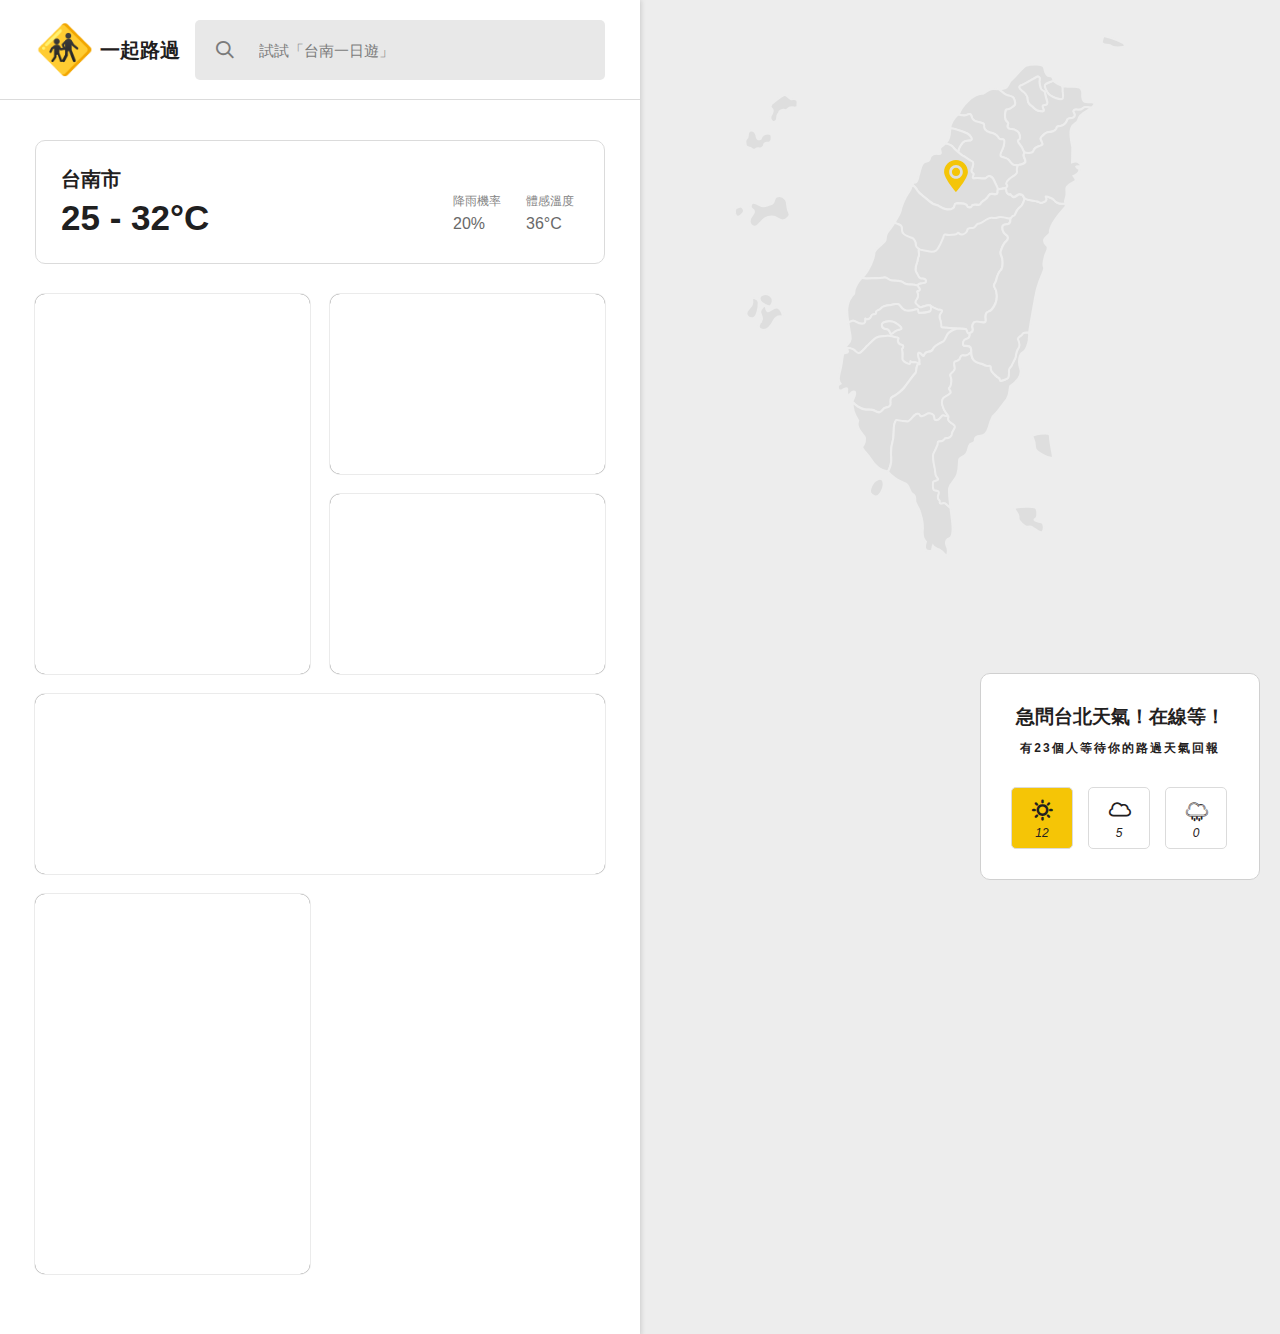
==== commit b1345528: "首頁 finish" ====
--- a/index.html
+++ b/index.html
@@ -21,6 +21,16 @@
           <div class="search-block">
             <div class="search-input icon-search">
               <input type="text" placeholder="試試「台南一日遊」">
+              <div class="tag-list">
+                <a href="#">安平老街</a>
+                <a href="#">安平老街安平老街安平老街</a>
+                <a href="#">安平老街</a>
+                <a href="#">安平老街安平老街</a>
+                <a href="#">安平老街</a>
+                <a href="#">安平老街安平老街安平老街</a>
+                <a href="#">安平老街</a>
+                <a href="#">安平老街</a>
+              </div>
             </div>
           </div>
         </header> 
@@ -35,9 +45,25 @@
               <div class="feel">36°C</div>
             </label>
           </div>
-          <div class="area-block">
-
-          </div>
+          <article class="area-block">
+            <section class="info">
+              <a href="#">
+                <figure class="_i" data-describe="霧峰" data-temperature="24" data-humidity="30" data-rainfall="34"><img src="https://images.unsplash.com/photo-1498837167922-ddd27525d352?ixlib=rb-1.2.1&ixid=eyJhcHBfaWQiOjEyMDd9&auto=format&fit=crop&w=1650&q=80"><figcaption class="icon-cloud"></figcaption></figure>
+              </a>
+               <a href="#">
+                <figure class="_i" data-describe="霧峰" data-temperature="24" data-humidity="30" data-rainfall="34"><img src="https://images.unsplash.com/photo-1498837167922-ddd27525d352?ixlib=rb-1.2.1&ixid=eyJhcHBfaWQiOjEyMDd9&auto=format&fit=crop&w=1650&q=80"><figcaption class="icon-cloud"></figcaption></figure>
+              </a>
+               <a href="#">
+                <figure class="_i" data-describe="霧峰" data-temperature="24" data-humidity="30" data-rainfall="34"><img src="https://images.unsplash.com/photo-1498837167922-ddd27525d352?ixlib=rb-1.2.1&ixid=eyJhcHBfaWQiOjEyMDd9&auto=format&fit=crop&w=1650&q=80"><figcaption class="icon-cloud"></figcaption></figure>
+              </a>
+               <a href="#">
+                <figure class="_i" data-describe="霧峰" data-temperature="24" data-humidity="30" data-rainfall="34"><img src="https://images.unsplash.com/photo-1498837167922-ddd27525d352?ixlib=rb-1.2.1&ixid=eyJhcHBfaWQiOjEyMDd9&auto=format&fit=crop&w=1650&q=80"><figcaption class="icon-cloud"></figcaption></figure>
+              </a>
+               <a href="#">
+                <figure class="_i" data-describe="霧峰" data-temperature="24" data-humidity="30" data-rainfall="34"><img src="https://images.unsplash.com/photo-1498837167922-ddd27525d352?ixlib=rb-1.2.1&ixid=eyJhcHBfaWQiOjEyMDd9&auto=format&fit=crop&w=1650&q=80"><figcaption class="icon-cloud"></figcaption></figure>
+              </a>
+            </section>
+          </article>
         </main>
       </div>
       <div class="right-block">
@@ -409,9 +435,9 @@
           <h3>急問台北天氣！在線等！</h3>
           <b>有23個人等待你的路過天氣回報</b>
           <label class="emoji">
-            <i class="icon-sun"></i>
-            <i class="icon-cloud"></i>
-            <i class="icon-cloud-rain"></i>
+            <i class="icon-sun active" data-cnt="12"></i>
+            <i class="icon-cloud" data-cnt="5"></i>
+            <i class="icon-cloud-rain" data-cnt="0"></i>
           </label>
         </div>
       </div>
--- a/css/public.css
+++ b/css/public.css
@@ -9,7 +9,7 @@
 #main { display: inline-block; max-width: 1450px; width: 100%; *zoom: 1; }
 #main:after { display: table; content: ""; line-height: 0; clear: both; }
 #main > * { display: inline-block; width: 50%; float: left; }
-#main .left-block { display: inline-block; background-color: white; padding-bottom: 30px; min-height: 1000px; }
+#main .left-block { display: inline-block; background-color: white; padding-bottom: 30px; min-height: 1000px; -moz-box-shadow: 0px 1px 5px 1px rgba(2, 1, 1, 0.15); -webkit-box-shadow: 0px 1px 5px 1px rgba(2, 1, 1, 0.15); box-shadow: 0px 1px 5px 1px rgba(2, 1, 1, 0.15); }
 #main .left-block > * { display: inline-block; width: 100%; }
 #main .left-block .header-block { height: 100px; padding: 0 35px; border-bottom: 1px solid #dbdbdb; *zoom: 1; }
 #main .left-block .header-block:after { display: table; content: ""; line-height: 0; clear: both; }
@@ -17,9 +17,10 @@
 #main .left-block .header-block h1 { width: 160px; margin: 0 auto; font-size: 20px; color: #1f2020; text-align: left; line-height: 100px; }
 #main .left-block .header-block h1 .logo { font-size: 48px; line-height: 100px; margin-right: 5px; }
 #main .left-block .header-block .search-block { width: calc(100% - 160px); }
-#main .left-block .header-block .search-block .search-input { display: inline-block; width: 100%; height: 60px; float: left; text-align: left; background-color: #e8e8e8; margin-top: calc(50px - 30px); -moz-border-radius: 5px; -webkit-border-radius: 5px; border-radius: 5px; }
+#main .left-block .header-block .search-block .search-input { position: relative; display: inline-block; width: 100%; height: 60px; float: left; text-align: left; background-color: #e8e8e8; margin-top: calc(50px - 30px); -moz-border-radius: 5px; -webkit-border-radius: 5px; border-radius: 5px; }
 #main .left-block .header-block .search-block .search-input:before { display: inline-block; width: 60px; line-height: 60px; font-size: 18px; text-align: center; color: #7b7b7b; }
-#main .left-block .header-block .search-block .search-input input[type="text"] { display: inline-block; width: calc(100% - 60px - 20px); margin-top: 15px; background-color: transparent; outline: none; height: 30px; line-height: 27px; color: #787878; font-size: 15px; padding: 0 8px; border: 1px solid #c8c8c8; -moz-border-radius: 2px; -webkit-border-radius: 2px; border-radius: 2px; -moz-transition: box-shadow 0.3s, border-color 0.3s; -o-transition: box-shadow 0.3s, border-color 0.3s; -webkit-transition: box-shadow 0.3s, border-color 0.3s; transition: box-shadow 0.3s, border-color 0.3s; border: none; -moz-transition: none; -o-transition: none; -webkit-transition: none; transition: none; padding: 0; }
+#main .left-block .header-block .search-block .search-input > * { display: inline-block; width: calc(100% - 60px - 20px); }
+#main .left-block .header-block .search-block .search-input input[type="text"] { margin-top: 15px; background-color: transparent; outline: none; height: 30px; line-height: 27px; color: #787878; font-size: 15px; padding: 0 8px; border: 1px solid #c8c8c8; -moz-border-radius: 2px; -webkit-border-radius: 2px; border-radius: 2px; -moz-transition: box-shadow 0.3s, border-color 0.3s; -o-transition: box-shadow 0.3s, border-color 0.3s; -webkit-transition: box-shadow 0.3s, border-color 0.3s; transition: box-shadow 0.3s, border-color 0.3s; border: none; -moz-transition: none; -o-transition: none; -webkit-transition: none; transition: none; padding: 0; }
 #main .left-block .header-block .search-block .search-input input[type="text"]:-moz-placeholder { font-weight: normal; color: #afafaf; font-size: 14.25px; }
 #main .left-block .header-block .search-block .search-input input[type="text"]::-moz-placeholder { font-weight: normal; color: #afafaf; font-size: 14.25px; }
 #main .left-block .header-block .search-block .search-input input[type="text"]:-ms-input-placeholder { font-weight: normal; color: #afafaf; font-size: 14.25px; }
@@ -43,9 +44,17 @@
 #main .left-block .header-block .search-block .search-input input[type="text"]:-ms-input-placeholder { font-weight: normal; color: #7b7b7b; font-size: 15px; }
 #main .left-block .header-block .search-block .search-input input[type="text"]::-webkit-input-placeholder { font-weight: normal; color: #7b7b7b; font-size: 15px; }
 #main .left-block .header-block .search-block .search-input input[type="text"]:focus { border: none; -moz-box-shadow: none; -webkit-box-shadow: none; box-shadow: none; }
-#main .left-block main { padding: 0 35px; }
+#main .left-block .header-block .search-block .search-input .tag-list { width: 100%; position: absolute; display: none; padding: 6px; top: calc(100% - 1px); left: 0; background-color: #fafafa; z-index: 5; -moz-box-shadow: 1px 2px 7px 0px rgba(158, 158, 158, 0.83); -webkit-box-shadow: 1px 2px 7px 0px rgba(158, 158, 158, 0.83); box-shadow: 1px 2px 7px 0px rgba(158, 158, 158, 0.83); -moz-border-radius: 5px; -webkit-border-radius: 5px; border-radius: 5px; *zoom: 1; }
+#main .left-block .header-block .search-block .search-input .tag-list:after { display: table; content: ""; line-height: 0; clear: both; }
+#main .left-block .header-block .search-block .search-input .tag-list > * { display: inline-block; float: left; }
+#main .left-block .header-block .search-block .search-input .tag-list:empty:before { content: '啊喔！找不到任何關鍵字...'; display: inline-block; color: #969696; padding: 8px; font-size: 12px; }
+#main .left-block .header-block .search-block .search-input .tag-list a { margin: 5px; text-decoration: none; padding: 5px 10px; width: auto; min-width: 100px; border: 1px solid #e8e8e8; background-color: white; color: #525252; font-size: 12px; text-align: center; -moz-border-radius: 5px; -webkit-border-radius: 5px; border-radius: 5px; }
+#main .left-block .header-block .search-block .search-input .tag-list a:before { display: inline-block; content: '#'; line-height: 17px; margin-right: 2px; }
+#main .left-block .header-block .search-block .search-input .tag-list a:hover { background-color: #f5c506; }
+#main .left-block .header-block .search-block .search-input:hover { background-color: #fafafa; -moz-box-shadow: 0 0 7px #cecece; -webkit-box-shadow: 0 0 7px #cecece; box-shadow: 0 0 7px #cecece; }
+#main .left-block .header-block .search-block .search-input:hover .tag-list { display: inline-block; }
 #main .left-block main > * { display: inline-block; width: 100%; }
-#main .left-block main .intro-block { position: relative; margin-top: 40px; padding: 25px; border: 1px solid #dbdbdb; -moz-border-radius: 10px; -webkit-border-radius: 10px; border-radius: 10px; }
+#main .left-block main .intro-block { position: relative; width: calc(100% - 70px); margin-top: 40px; padding: 25px; border: 1px solid #dbdbdb; -moz-border-radius: 10px; -webkit-border-radius: 10px; border-radius: 10px; }
 #main .left-block main .intro-block > * { text-align: left; color: #1f2020; }
 #main .left-block main .intro-block h2 { display: inline-block; width: 100%; margin: 0 auto; font-size: 20px; }
 #main .left-block main .intro-block .temperature { display: inline-block; width: 100%; margin-top: 5px; font-size: 35px; }
@@ -55,8 +64,85 @@
 #main .left-block main .intro-block label.info .rain:before { content: '降雨機率'; display: block; color: #858585; font-size: 12px; margin-bottom: 5px; }
 #main .left-block main .intro-block label.info .feel { margin-left: 25px; }
 #main .left-block main .intro-block label.info .feel:before { content: '體感溫度'; display: block; color: #858585; font-size: 12px; margin-bottom: 5px; }
+#main .left-block main .area-block { width: calc(100% - 50px); margin-top: 20px; margin-bottom: 20px; text-align: left; }
+#main .left-block main .area-block section { display: inline-block; width: 100%; height: 100%; overflow-y: scroll; *zoom: 1; }
+#main .left-block main .area-block section:after { display: table; content: ""; line-height: 0; clear: both; }
+@media screen and (max-width: 629px) and (min-width: 0) { #main .left-block main .area-block section { padding: 5px; } }
+#main .left-block main .area-block section a { position: relative; float: left; -moz-box-shadow: 0 0 1px rgba(0, 0, 0, 0.8); -webkit-box-shadow: 0 0 1px rgba(0, 0, 0, 0.8); box-shadow: 0 0 1px rgba(0, 0, 0, 0.8); -moz-border-radius: 10px; -webkit-border-radius: 10px; border-radius: 10px; -moz-transition: box-shadow 0.3s; -o-transition: box-shadow 0.3s; -webkit-transition: box-shadow 0.3s; transition: box-shadow 0.3s; overflow: hidden; }
+#main .left-block main .area-block section a:hover { -moz-box-shadow: 0 0 1px rgba(0, 0, 0, 0.8), 0 0 10px rgba(0, 0, 0, 0.15); -webkit-box-shadow: 0 0 1px rgba(0, 0, 0, 0.8), 0 0 10px rgba(0, 0, 0, 0.15); box-shadow: 0 0 1px rgba(0, 0, 0, 0.8), 0 0 10px rgba(0, 0, 0, 0.15); }
+#main .left-block main .area-block section a:hover figcaption { background-color: rgba(0, 0, 0, 0.25); }
+#main .left-block main .area-block section a:hover figcaption:after { display: inline-block; filter: progid:DXImageTransform.Microsoft.Alpha(enabled=false); opacity: 1; filter: progid:DXImageTransform.Microsoft.Alpha(enabled=false) !important; opacity: 1 !important; bottom: 0px; }
+#main .left-block main .area-block section a:hover figcaption:before { display: inline-block; }
+#main .left-block main .area-block section a:hover figure:before { display: inline-block; }
+#main .left-block main .area-block section a:hover figure:after { display: inline-block; }
+#main .left-block main .area-block section a figure { position: relative; margin: 0; display: inline-block; width: 100%; height: 100%; overflow: hidden; -moz-border-radius: 2px; -webkit-border-radius: 2px; border-radius: 2px; }
+#main .left-block main .area-block section a figure figcaption, #main .left-block main .area-block section a figure:before, #main .left-block main .area-block section a figure:after { position: absolute; width: 100%; left: 41px; display: inline-block; padding: 5px; color: white; font-size: 12px; height: 28px; line-height: 26px; z-index: 2; text-align: left; overflow: hidden; text-overflow: ellipsis; white-space: nowrap; text-shadow: 0 0 1px rgba(0, 0, 0, 0.3); }
+#main .left-block main .area-block section a figure:before { display: none; content: attr(data-describe) " • " attr(data-temperature) "°c"; bottom: 23px; }
+#main .left-block main .area-block section a figure:after { display: none; content: "濕 " attr(data-humidity) "% • 雨 " attr(data-rainfall) "mm"; bottom: 5px; }
+#main .left-block main .area-block section a figure img { width: 100%; }
+#main .left-block main .area-block section a figure figcaption { top: 0; left: 0; bottom: auto; height: 100%; padding: 5px; padding-right: 10px; z-index: 1; text-align: right; font-size: 18px; -moz-border-radius: 2px; -webkit-border-radius: 2px; border-radius: 2px; -moz-transition: background-color 0.3s; -o-transition: background-color 0.3s; -webkit-transition: background-color 0.3s; transition: background-color 0.3s; }
+#main .left-block main .area-block section a figure figcaption:before { position: absolute; left: 4px; bottom: 5px; display: none; width: 40px; height: 40px; line-height: 42px; font-size: 33px; text-align: center; z-index: 5; }
+#main .left-block main .area-block section a figure figcaption:after { position: absolute; left: 0; bottom: -50px; content: ''; display: none; width: 100%; height: 50px; background-color: rgba(41, 41, 41, 0.74); filter: progid:DXImageTransform.Microsoft.Alpha(Opacity=0); opacity: 0; -moz-transition: bottom 0.3s, opacity 0.3s; -o-transition: bottom 0.3s, opacity 0.3s; -webkit-transition: bottom 0.3s, opacity 0.3s; transition: bottom 0.3s, opacity 0.3s; }
+@media screen and (max-width: 528px) and (min-width: 0) { #main .left-block main .area-block section a { width: calc(100% / 1 - 5px * 2); height: 180px; margin: 5px; } }
+@media screen and (max-width: 628px) and (min-width: 530px) { #main .left-block main .area-block section a { width: calc(100% / 2 - 5px * 2); height: 180px; margin: 5px; }
+  #main .left-block main .area-block section a:nth-child(4n + 1) { height: 370px; }
+  #main .left-block main .area-block section a:nth-child(4n + 4) { width: calc(100% - 5px * 2); }
+  #main .left-block main .area-block section a:nth-child(37) { width: calc(100% / 2 - 5px * 2); height: 180px; } }
+@media screen and (min-width: 630px) { #main .left-block main .area-block section a { width: calc(100% / 2 - 10px * 2); height: 180px; margin: 10px; }
+  #main .left-block main .area-block section a:nth-child(4n + 1) { height: 380px; }
+  #main .left-block main .area-block section a:nth-child(4n + 4) { width: calc(100% - 10px * 2); }
+  #main .left-block main .area-block section a:nth-child(37) { width: calc(100% / 2 - 10px * 2); height: 180px; } }
+@media screen and (max-width: 628px) and (min-width: 530px) { #main .left-block main .area-block section.n37 a:nth-child(36) { width: calc(100% / 2 - 5px * 2); } }
+@media screen and (max-width: 828px) and (min-width: 630px) { #main .left-block main .area-block section.n37 a:nth-child(36) { width: calc(100% / 2 - 10px * 2); } }
+@media screen and (max-width: 1098px) and (min-width: 830px) { #main .left-block main .area-block section.n37 a:nth-child(33), #main .left-block main .area-block section.n37 a:nth-child(34) { width: calc((100% / 3 - 10px) * 2); }
+  #main .left-block main .area-block section.n37 a:nth-child(35), #main .left-block main .area-block section.n37 a:nth-child(36) { width: calc(100% / 3 - 10px * 2); height: 180px; }
+  #main .left-block main .area-block section.n37 a:nth-child(36), #main .left-block main .area-block section.n37 a:nth-child(37) { width: calc(100% / 2 - 10px * 2); height: 180px; } }
+@media screen and (min-width: 1100px) { #main .left-block main .area-block section.n37 a:nth-child(37) { width: calc((100% / 5 - 10px) * 3 + 10px); } }
+@media screen and (max-width: 628px) and (min-width: 530px) { #main .left-block main .area-block section.n33 a:nth-child(32), #main .left-block main .area-block section.n33 a:nth-child(33) { width: calc(100% / 2 - 5px * 2); height: 180px; } }
+@media screen and (max-width: 828px) and (min-width: 630px) { #main .left-block main .area-block section.n33 a:nth-child(32), #main .left-block main .area-block section.n33 a:nth-child(33) { width: calc(100% / 2 - 10px * 2); height: 180px; } }
+@media screen and (max-width: 1098px) and (min-width: 830px) { #main .left-block main .area-block section.n33 a:nth-child(33) { width: calc((100% / 3 - 10px) * 2); } }
+@media screen and (min-width: 1100px) { #main .left-block main .area-block section.n33 a:nth-child(30), #main .left-block main .area-block section.n33 a:nth-child(31) { height: 200px; } }
+@media screen and (max-width: 628px) and (min-width: 530px) { #main .left-block main .area-block section.n29 a:nth-child(28), #main .left-block main .area-block section.n29 a:nth-child(29) { width: calc(100% / 2 - 5px * 2); height: 180px; } }
+@media screen and (max-width: 828px) and (min-width: 630px) { #main .left-block main .area-block section.n29 a:nth-child(28), #main .left-block main .area-block section.n29 a:nth-child(29) { width: calc(100% / 2 - 10px * 2); height: 180px; } }
+@media screen and (max-width: 828px) and (min-width: 530px) { #main .left-block main .area-block section.n26 a:nth-child(25) { height: 180px; } }
+@media screen and (max-width: 1098px) and (min-width: 830px) { #main .left-block main .area-block section.n26 a:nth-child(25) { height: 180px; }
+  #main .left-block main .area-block section.n26 a:nth-child(26) { width: calc((100% / 3 - 10px) * 2); } }
+@media screen and (min-width: 1100px) { #main .left-block main .area-block section.n26 a:nth-child(24) { height: 200px; }
+  #main .left-block main .area-block section.n26 a:nth-child(26) { width: calc((100% / 5 - 10px) * 2); } }
+@media screen and (max-width: 1098px) and (min-width: 830px) { #main .left-block main .area-block section.n20 a:nth-child(18) { width: calc(100% / 3 - 10px * 2); } }
+@media screen and (max-width: 828px) and (min-width: 530px) { #main .left-block main .area-block section.n18 a:nth-child(17) { height: 180px; } }
+@media screen and (max-width: 1098px) and (min-width: 830px) { #main .left-block main .area-block section.n18 a:nth-child(14) { width: calc((100% / 3 - 10px) * 2); } }
+@media screen and (min-width: 1100px) { #main .left-block main .area-block section.n18 a:nth-child(15) { height: 200px; } }
+@media screen and (max-width: 1098px) and (min-width: 830px) { #main .left-block main .area-block section.n16 a:nth-child(14) { width: calc((100% / 3 - 10px) * 2); } }
+@media screen and (min-width: 1100px) { #main .left-block main .area-block section.n16 a:nth-child(13), #main .left-block main .area-block section.n16 a:nth-child(14) { width: calc(100% / 5 - 10px * 2); }
+  #main .left-block main .area-block section.n16 a:nth-child(15) { height: 200px; } }
+@media screen and (max-width: 628px) and (min-width: 530px) { #main .left-block main .area-block section.n13 a:nth-child(12), #main .left-block main .area-block section.n13 a:nth-child(13) { width: calc(100% / 2 - 5px * 2); height: 180px; } }
+@media screen and (max-width: 828px) and (min-width: 630px) { #main .left-block main .area-block section.n13 a:nth-child(12), #main .left-block main .area-block section.n13 a:nth-child(13) { width: calc(100% / 2 - 10px * 2); height: 180px; } }
+@media screen and (max-width: 1098px) and (min-width: 830px) { #main .left-block main .area-block section.n13 a:nth-child(12), #main .left-block main .area-block section.n13 a:nth-child(13) { width: calc(100% / 3 - 10px * 2); }
+  #main .left-block main .area-block section.n13 a:nth-child(13) { height: 180px; } }
+@media screen and (min-width: 1100px) { #main .left-block main .area-block section.n13 a:nth-child(9), #main .left-block main .area-block section.n13 a:nth-child(10), #main .left-block main .area-block section.n13 a:nth-child(13) { width: calc(100% / 5 - 10px * 2); } }
+@media screen and (min-width: 1100px) { #main .left-block main .area-block section.n12 a:nth-child(10) { width: calc(100% / 5 - 10px * 2); } }
+@media screen and (max-width: 1098px) and (min-width: 830px) { #main .left-block main .area-block section.n7 a:nth-child(6), #main .left-block main .area-block section.n7 a:nth-child(7) { width: calc(100% / 3 - 10px * 2); height: 180px; } }
+@media screen and (min-width: 1100px) { #main .left-block main .area-block section.n7 a:nth-child(5), #main .left-block main .area-block section.n7 a:nth-child(7) { width: calc(100% / 5 - 10px * 2); height: 200px; } }
+@media screen and (max-width: 628px) and (min-width: 530px) { #main .left-block main .area-block section.n6 a:nth-child(5) { width: calc(100% / 2 - 5px * 2); height: 180px; } }
+@media screen and (max-width: 828px) and (min-width: 630px) { #main .left-block main .area-block section.n6 a:nth-child(5) { width: calc(100% / 2 - 10px * 2); height: 180px; } }
+@media screen and (max-width: 1098px) and (min-width: 830px) { #main .left-block main .area-block section.n4 a { width: calc(100% / 3 - 10px * 2); height: 180px; }
+  #main .left-block main .area-block section.n4 a:nth-child(4) { width: calc(100% - 10px * 2); height: 200px; } }
+@media screen and (min-width: 1100px) { #main .left-block main .area-block section.n4 a:nth-child(1) { width: calc((100% / 5 - 10px * 2) * 2); height: 420px; }
+  #main .left-block main .area-block section.n4 a:nth-child(3) { width: calc(100% / 5); }
+  #main .left-block main .area-block section.n4 a:nth-child(4) { width: calc((100% / 5) * 3); } }
+@media screen and (max-width: 1098px) and (min-width: 830px) { #main .left-block main .area-block section.n3 a { width: calc(100% / 3 - 10px * 2); height: 180px; } }
+@media screen and (min-width: 1100px) { #main .left-block main .area-block section.n3 a { height: 180px; } }
+@media screen and (max-width: 628px) and (min-width: 530px) { #main .left-block main .area-block section.n2 a { width: calc(100% / 2 - 5px * 2); height: 180px; } }
+@media screen and (max-width: 828px) and (min-width: 630px) { #main .left-block main .area-block section.n2 a { width: calc(100% / 2 - 10px * 2); height: 180px; } }
+@media screen and (max-width: 1098px) and (min-width: 830px) { #main .left-block main .area-block section.n2 a { width: calc(100% / 2 - 10px * 2); height: 200px; } }
+@media screen and (min-width: 1100px) { #main .left-block main .area-block section.n2 a { width: calc(100% / 2 - 10px * 2); height: 200px; } }
 
 #map { position: fixed; top: 30px; right: 250px; display: inline-block; width: 520px; height: 100%; -moz-transition: right 0.3s, width 0.3s; -o-transition: right 0.3s, width 0.3s; -webkit-transition: right 0.3s, width 0.3s; transition: right 0.3s, width 0.3s; }
+@media screen and (max-width: 2499px) and (min-width: 1439px) { #map { width: 450px; } }
+@media screen and (max-width: 1439px) and (min-width: 1139px) { #map { width: 400px; right: 150px; } }
+@media screen and (max-width: 1139px) and (min-width: 969px) { #map { width: 350px; right: 100px; } }
+@media screen and (max-width: 969px) and (min-width: 0px) { #map { width: 350px; right: 50px; } }
 #map svg a { position: relative; display: inline-block; }
 #map svg a text.area { display: none; fill: #0203b0; }
 #map svg a path { fill: #dedede; stroke: #ededed; stroke-width: 2; }
@@ -74,6 +160,9 @@
 .emoji-block .emoji { margin-top: 30px; *zoom: 1; }
 .emoji-block .emoji:after { display: table; content: ""; line-height: 0; clear: both; }
 .emoji-block .emoji > * { display: inline-block; float: left; }
-.emoji-block .emoji i { width: 62px; height: 62px; border: 1px solid #dbdbdb; -moz-border-radius: 5px; -webkit-border-radius: 5px; border-radius: 5px; }
-.emoji-block .emoji i:before { line-height: 62px; font-size: 30px; font-weight: bold; }
+.emoji-block .emoji i { width: 62px; height: 62px; line-height: 22px; padding-top: 12px; border: 1px solid #dbdbdb; -moz-border-radius: 5px; -webkit-border-radius: 5px; border-radius: 5px; }
+.emoji-block .emoji i:before { display: block; font-size: 25px; font-weight: bold; }
+.emoji-block .emoji i:after { content: attr(data-cnt); font-size: 12px; }
 .emoji-block .emoji i + i { margin-left: 15px; }
+.emoji-block .emoji i.active { background-color: #f5c506; }
+.emoji-block .emoji i:hover { cursor: pointer; background-color: #e2e2e2; }
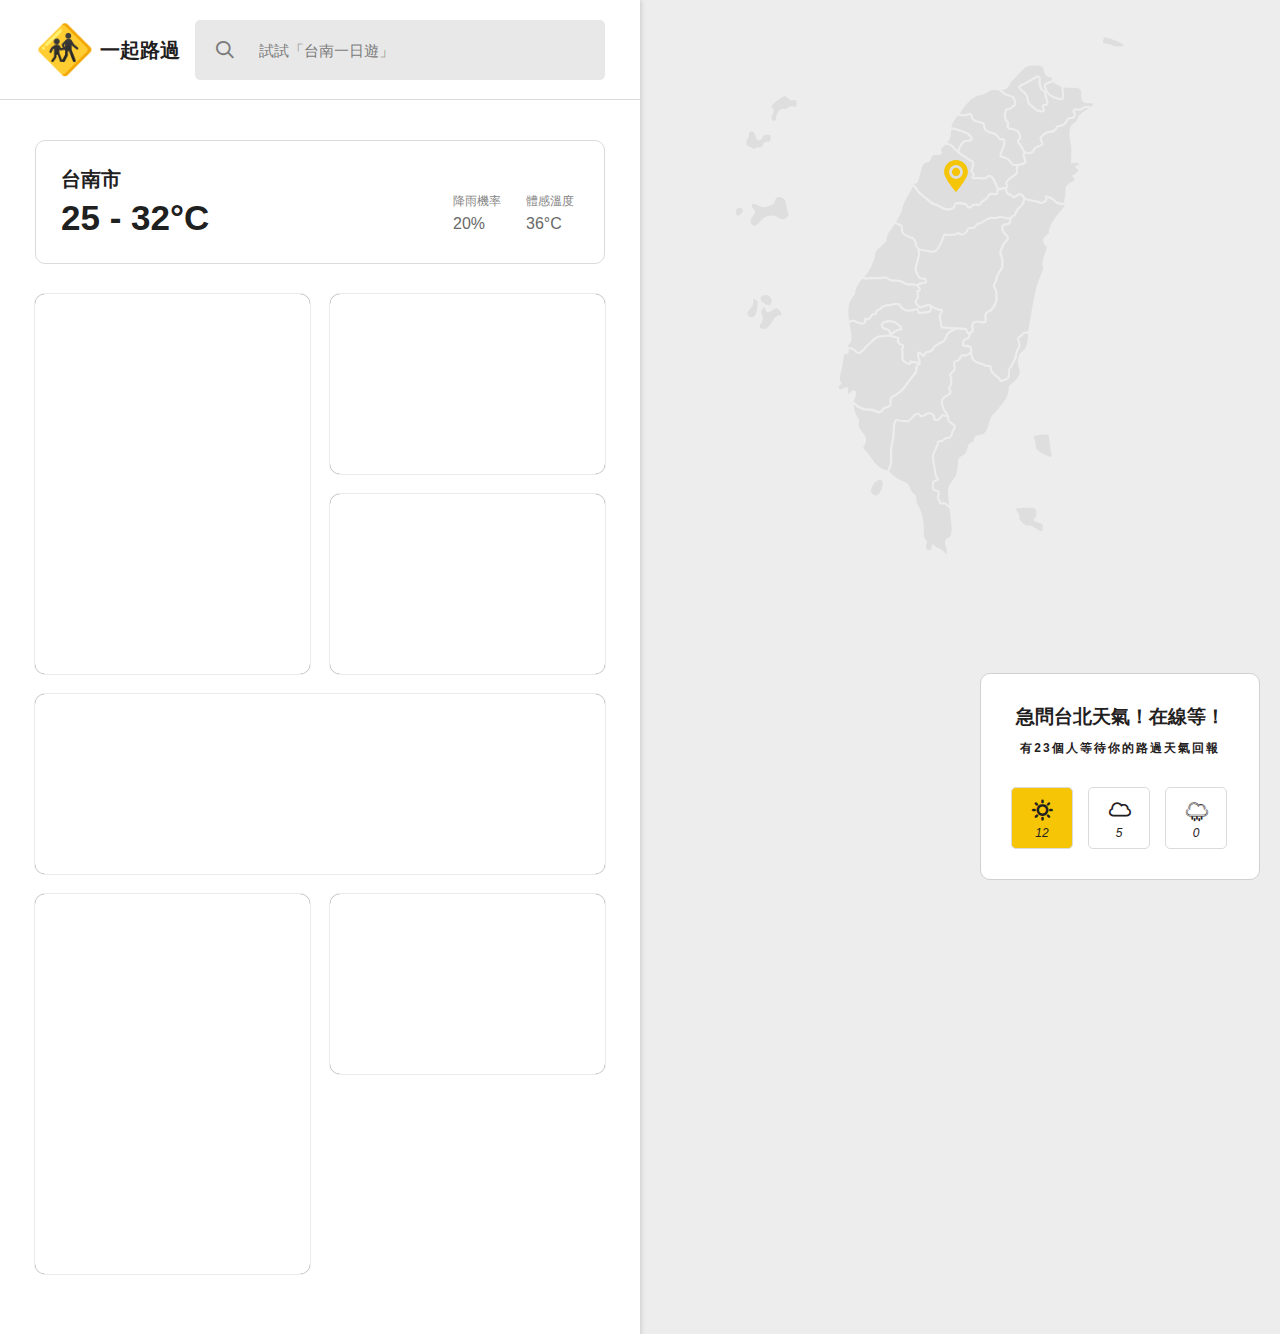
==== commit 7f811789: "剩下地圖夜！" ====
--- a/index.html
+++ b/index.html
@@ -9,6 +9,7 @@
 
     <link rel="stylesheet" type="text/css" href="css/icon.css">
     <link rel="stylesheet" type="text/css" href="css/public.css">
+    <link rel="stylesheet" type="text/css" href="css/index.css">
 
     <script language="javascript" type="text/javascript" src="js/jquery-1.12.4.min.js"></script>
     <script language="javascript" type="text/javascript" src="js/public.js"></script>
@@ -48,19 +49,24 @@
           <article class="area-block">
             <section class="info">
               <a href="#">
-                <figure class="_i" data-describe="霧峰" data-temperature="24" data-humidity="30" data-rainfall="34"><img src="https://images.unsplash.com/photo-1498837167922-ddd27525d352?ixlib=rb-1.2.1&ixid=eyJhcHBfaWQiOjEyMDd9&auto=format&fit=crop&w=1650&q=80"><figcaption class="icon-cloud"></figcaption></figure>
-              </a>
-               <a href="#">
-                <figure class="_i" data-describe="霧峰" data-temperature="24" data-humidity="30" data-rainfall="34"><img src="https://images.unsplash.com/photo-1498837167922-ddd27525d352?ixlib=rb-1.2.1&ixid=eyJhcHBfaWQiOjEyMDd9&auto=format&fit=crop&w=1650&q=80"><figcaption class="icon-cloud"></figcaption></figure>
-              </a>
-               <a href="#">
-                <figure class="_i" data-describe="霧峰" data-temperature="24" data-humidity="30" data-rainfall="34"><img src="https://images.unsplash.com/photo-1498837167922-ddd27525d352?ixlib=rb-1.2.1&ixid=eyJhcHBfaWQiOjEyMDd9&auto=format&fit=crop&w=1650&q=80"><figcaption class="icon-cloud"></figcaption></figure>
-              </a>
-               <a href="#">
-                <figure class="_i" data-describe="霧峰" data-temperature="24" data-humidity="30" data-rainfall="34"><img src="https://images.unsplash.com/photo-1498837167922-ddd27525d352?ixlib=rb-1.2.1&ixid=eyJhcHBfaWQiOjEyMDd9&auto=format&fit=crop&w=1650&q=80"><figcaption class="icon-cloud"></figcaption></figure>
-              </a>
-               <a href="#">
-                <figure class="_i" data-describe="霧峰" data-temperature="24" data-humidity="30" data-rainfall="34"><img src="https://images.unsplash.com/photo-1498837167922-ddd27525d352?ixlib=rb-1.2.1&ixid=eyJhcHBfaWQiOjEyMDd9&auto=format&fit=crop&w=1650&q=80"><figcaption class="icon-cloud"></figcaption></figure>
+                <figure data-describe="霧峰" data-temperature="24" data-humidity="30" data-rainfall="34" style="background-image:url(https://images.unsplash.com/photo-1532768641073-503a250f9754?ixlib=rb-1.2.1&ixid=eyJhcHBfaWQiOjEyMDd9&auto=format&fit=crop&w=668&q=80)"><figcaption class="icon-cloud"></figcaption></figure>
+              </a>
+              <a href="#">
+                <figure data-describe="霧峰" data-temperature="24" data-humidity="30" data-rainfall="34" style="background-image:url(https://images.unsplash.com/photo-1466978913421-dad2ebd01d17?ixlib=rb-1.2.1&ixid=eyJhcHBfaWQiOjEyMDd9&auto=format&fit=crop&w=1567&q=80)"><figcaption class="icon-cloud"></figcaption></figure>
+              </a>
+              
+              <a href="#">
+                <figure data-describe="霧峰" data-temperature="24" data-humidity="30" data-rainfall="34" style="background-image:url(https://images.unsplash.com/photo-1493770348161-369560ae357d?ixlib=rb-1.2.1&ixid=eyJhcHBfaWQiOjEyMDd9&auto=format&fit=crop&w=1650&q=80)"><figcaption class="icon-cloud"></figcaption></figure>
+              </a>
+              <a href="#">
+                <figure data-describe="霧峰" data-temperature="24" data-humidity="30" data-rainfall="34" style="background-image:url(https://images.unsplash.com/photo-1466978913421-dad2ebd01d17?ixlib=rb-1.2.1&ixid=eyJhcHBfaWQiOjEyMDd9&auto=format&fit=crop&w=1567&q=80)"><figcaption class="icon-cloud"></figcaption></figure>
+              </a>
+              
+              <a href="#">
+                <figure data-describe="霧峰" data-temperature="24" data-humidity="30" data-rainfall="34" style="background-image:url(https://images.unsplash.com/photo-1493770348161-369560ae357d?ixlib=rb-1.2.1&ixid=eyJhcHBfaWQiOjEyMDd9&auto=format&fit=crop&w=1650&q=80)"><figcaption class="icon-cloud"></figcaption></figure>
+              </a>
+              <a href="#">
+                <figure data-describe="霧峰" data-temperature="24" data-humidity="30" data-rainfall="34" style="background-image:url(https://images.unsplash.com/photo-1466978913421-dad2ebd01d17?ixlib=rb-1.2.1&ixid=eyJhcHBfaWQiOjEyMDd9&auto=format&fit=crop&w=1567&q=80)"><figcaption class="icon-cloud"></figcaption></figure>
               </a>
             </section>
           </article>
@@ -441,6 +447,7 @@
           </label>
         </div>
       </div>
+      <div class="loading"><span></span></div>
 
     </div>
   </body>
--- a/css/public.css
+++ b/css/public.css
@@ -6,163 +6,69 @@
 html body::-moz-selection { color: white; background-color: #78baff; }
 html body::selection { color: white; background-color: #78baff; }
 
-#main { display: inline-block; max-width: 1450px; width: 100%; *zoom: 1; }
-#main:after { display: table; content: ""; line-height: 0; clear: both; }
-#main > * { display: inline-block; width: 50%; float: left; }
-#main .left-block { display: inline-block; background-color: white; padding-bottom: 30px; min-height: 1000px; -moz-box-shadow: 0px 1px 5px 1px rgba(2, 1, 1, 0.15); -webkit-box-shadow: 0px 1px 5px 1px rgba(2, 1, 1, 0.15); box-shadow: 0px 1px 5px 1px rgba(2, 1, 1, 0.15); }
-#main .left-block > * { display: inline-block; width: 100%; }
-#main .left-block .header-block { height: 100px; padding: 0 35px; border-bottom: 1px solid #dbdbdb; *zoom: 1; }
-#main .left-block .header-block:after { display: table; content: ""; line-height: 0; clear: both; }
-#main .left-block .header-block > * { display: inline-block; float: left; height: 100%; }
-#main .left-block .header-block h1 { width: 160px; margin: 0 auto; font-size: 20px; color: #1f2020; text-align: left; line-height: 100px; }
-#main .left-block .header-block h1 .logo { font-size: 48px; line-height: 100px; margin-right: 5px; }
-#main .left-block .header-block .search-block { width: calc(100% - 160px); }
-#main .left-block .header-block .search-block .search-input { position: relative; display: inline-block; width: 100%; height: 60px; float: left; text-align: left; background-color: #e8e8e8; margin-top: calc(50px - 30px); -moz-border-radius: 5px; -webkit-border-radius: 5px; border-radius: 5px; }
-#main .left-block .header-block .search-block .search-input:before { display: inline-block; width: 60px; line-height: 60px; font-size: 18px; text-align: center; color: #7b7b7b; }
-#main .left-block .header-block .search-block .search-input > * { display: inline-block; width: calc(100% - 60px - 20px); }
-#main .left-block .header-block .search-block .search-input input[type="text"] { margin-top: 15px; background-color: transparent; outline: none; height: 30px; line-height: 27px; color: #787878; font-size: 15px; padding: 0 8px; border: 1px solid #c8c8c8; -moz-border-radius: 2px; -webkit-border-radius: 2px; border-radius: 2px; -moz-transition: box-shadow 0.3s, border-color 0.3s; -o-transition: box-shadow 0.3s, border-color 0.3s; -webkit-transition: box-shadow 0.3s, border-color 0.3s; transition: box-shadow 0.3s, border-color 0.3s; border: none; -moz-transition: none; -o-transition: none; -webkit-transition: none; transition: none; padding: 0; }
-#main .left-block .header-block .search-block .search-input input[type="text"]:-moz-placeholder { font-weight: normal; color: #afafaf; font-size: 14.25px; }
-#main .left-block .header-block .search-block .search-input input[type="text"]::-moz-placeholder { font-weight: normal; color: #afafaf; font-size: 14.25px; }
-#main .left-block .header-block .search-block .search-input input[type="text"]:-ms-input-placeholder { font-weight: normal; color: #afafaf; font-size: 14.25px; }
-#main .left-block .header-block .search-block .search-input input[type="text"]::-webkit-input-placeholder { font-weight: normal; color: #afafaf; font-size: 14.25px; }
-#main .left-block .header-block .search-block .search-input input[type="text"]:focus { outline: 0; border: 1px solid transparent; -moz-box-shadow: 0 0 8px rgba(0, 0, 0, 0.6); -webkit-box-shadow: 0 0 8px rgba(0, 0, 0, 0.6); box-shadow: 0 0 8px rgba(0, 0, 0, 0.6); }
-#main .left-block .header-block .search-block .search-input input[type="text"][readonly] { cursor: not-allowed; background-color: #fafafa; border: 1px solid #e1e1e1; }
-#main .left-block .header-block .search-block .search-input input[type="text"][readonly]:-moz-placeholder { color: #c8c8c8; }
-#main .left-block .header-block .search-block .search-input input[type="text"][readonly]::-moz-placeholder { color: #c8c8c8; }
-#main .left-block .header-block .search-block .search-input input[type="text"][readonly]:-ms-input-placeholder { color: #c8c8c8; }
-#main .left-block .header-block .search-block .search-input input[type="text"][readonly]::-webkit-input-placeholder { color: #c8c8c8; }
-#main .left-block .header-block .search-block .search-input input[type="text"][readonly]:focus { border: 1px solid #e1e1e1; -moz-box-shadow: none; -webkit-box-shadow: none; box-shadow: none; }
-#main .left-block .header-block .search-block .search-input input[type="text"][type="file"] { font-size: 10px; padding: 4px; line-height: 0; width: auto; }
-#main .left-block .header-block .search-block .search-input input[type="text"][type="file"]::-webkit-file-upload-button { display: inline-block; width: auto; height: 20px; line-height: 20px; font-size: 10px; padding-top: 0; padding-bottom: 0; border: 0; cursor: pointer; background-color: #458bf4; color: white; -moz-box-shadow: inset 1px 1px 1px rgba(255, 255, 255, 0.15), inset -1px -1px 1px rgba(0, 0, 0, 0.15); -webkit-box-shadow: inset 1px 1px 1px rgba(255, 255, 255, 0.15), inset -1px -1px 1px rgba(0, 0, 0, 0.15); box-shadow: inset 1px 1px 1px rgba(255, 255, 255, 0.15), inset -1px -1px 1px rgba(0, 0, 0, 0.15); -moz-border-radius: 2px; -webkit-border-radius: 2px; border-radius: 2px; -moz-transition: box-shadow 0.1s; -o-transition: box-shadow 0.1s; -webkit-transition: box-shadow 0.1s; transition: box-shadow 0.1s; }
-#main .left-block .header-block .search-block .search-input input[type="text"][type="file"]::-webkit-file-upload-button:hover { -moz-box-shadow: inset -1px -1px 2px rgba(0, 0, 0, 0.25), inset 1px 1px 2px rgba(255, 255, 255, 0.25); -webkit-box-shadow: inset -1px -1px 2px rgba(0, 0, 0, 0.25), inset 1px 1px 2px rgba(255, 255, 255, 0.25); box-shadow: inset -1px -1px 2px rgba(0, 0, 0, 0.25), inset 1px 1px 2px rgba(255, 255, 255, 0.25); text-shadow: 0 0 1px rgba(0, 0, 0, 0.25); }
-#main .left-block .header-block .search-block .search-input input[type="text"][type="file"]::-webkit-file-upload-button:active { -moz-box-shadow: inset 1px 1px 1px rgba(0, 0, 0, 0.1); -webkit-box-shadow: inset 1px 1px 1px rgba(0, 0, 0, 0.1); box-shadow: inset 1px 1px 1px rgba(0, 0, 0, 0.1); }
-#main .left-block .header-block .search-block .search-input input[type="text"][type="file"]::-webkit-file-upload-button:focus { outline: 0; }
-#main .left-block .header-block .search-block .search-input input[type="text"][type="file"]::-webkit-file-upload-button[disabled] { cursor: not-allowed; text-shadow: none; -moz-box-shadow: none; -webkit-box-shadow: none; box-shadow: none; background-color: #8db8f8; color: #5d5d5d; }
-#main .left-block .header-block .search-block .search-input input[type="text"][type='date']::-webkit-datetime-edit { font-size: 15px; }
-#main .left-block .header-block .search-block .search-input input[type="text"]:-moz-placeholder { font-weight: normal; color: #7b7b7b; font-size: 15px; }
-#main .left-block .header-block .search-block .search-input input[type="text"]::-moz-placeholder { font-weight: normal; color: #7b7b7b; font-size: 15px; }
-#main .left-block .header-block .search-block .search-input input[type="text"]:-ms-input-placeholder { font-weight: normal; color: #7b7b7b; font-size: 15px; }
-#main .left-block .header-block .search-block .search-input input[type="text"]::-webkit-input-placeholder { font-weight: normal; color: #7b7b7b; font-size: 15px; }
-#main .left-block .header-block .search-block .search-input input[type="text"]:focus { border: none; -moz-box-shadow: none; -webkit-box-shadow: none; box-shadow: none; }
-#main .left-block .header-block .search-block .search-input .tag-list { width: 100%; position: absolute; display: none; padding: 6px; top: calc(100% - 1px); left: 0; background-color: #fafafa; z-index: 5; -moz-box-shadow: 1px 2px 7px 0px rgba(158, 158, 158, 0.83); -webkit-box-shadow: 1px 2px 7px 0px rgba(158, 158, 158, 0.83); box-shadow: 1px 2px 7px 0px rgba(158, 158, 158, 0.83); -moz-border-radius: 5px; -webkit-border-radius: 5px; border-radius: 5px; *zoom: 1; }
-#main .left-block .header-block .search-block .search-input .tag-list:after { display: table; content: ""; line-height: 0; clear: both; }
-#main .left-block .header-block .search-block .search-input .tag-list > * { display: inline-block; float: left; }
-#main .left-block .header-block .search-block .search-input .tag-list:empty:before { content: '啊喔！找不到任何關鍵字...'; display: inline-block; color: #969696; padding: 8px; font-size: 12px; }
-#main .left-block .header-block .search-block .search-input .tag-list a { margin: 5px; text-decoration: none; padding: 5px 10px; width: auto; min-width: 100px; border: 1px solid #e8e8e8; background-color: white; color: #525252; font-size: 12px; text-align: center; -moz-border-radius: 5px; -webkit-border-radius: 5px; border-radius: 5px; }
-#main .left-block .header-block .search-block .search-input .tag-list a:before { display: inline-block; content: '#'; line-height: 17px; margin-right: 2px; }
-#main .left-block .header-block .search-block .search-input .tag-list a:hover { background-color: #f5c506; }
-#main .left-block .header-block .search-block .search-input:hover { background-color: #fafafa; -moz-box-shadow: 0 0 7px #cecece; -webkit-box-shadow: 0 0 7px #cecece; box-shadow: 0 0 7px #cecece; }
-#main .left-block .header-block .search-block .search-input:hover .tag-list { display: inline-block; }
-#main .left-block main > * { display: inline-block; width: 100%; }
-#main .left-block main .intro-block { position: relative; width: calc(100% - 70px); margin-top: 40px; padding: 25px; border: 1px solid #dbdbdb; -moz-border-radius: 10px; -webkit-border-radius: 10px; border-radius: 10px; }
-#main .left-block main .intro-block > * { text-align: left; color: #1f2020; }
-#main .left-block main .intro-block h2 { display: inline-block; width: 100%; margin: 0 auto; font-size: 20px; }
-#main .left-block main .intro-block .temperature { display: inline-block; width: 100%; margin-top: 5px; font-size: 35px; }
-#main .left-block main .intro-block label.info { position: absolute; right: 30px; bottom: 30px; *zoom: 1; }
-#main .left-block main .intro-block label.info:after { display: table; content: ""; line-height: 0; clear: both; }
-#main .left-block main .intro-block label.info > * { display: inline-block; float: left; color: dimgray; }
-#main .left-block main .intro-block label.info .rain:before { content: '降雨機率'; display: block; color: #858585; font-size: 12px; margin-bottom: 5px; }
-#main .left-block main .intro-block label.info .feel { margin-left: 25px; }
-#main .left-block main .intro-block label.info .feel:before { content: '體感溫度'; display: block; color: #858585; font-size: 12px; margin-bottom: 5px; }
-#main .left-block main .area-block { width: calc(100% - 50px); margin-top: 20px; margin-bottom: 20px; text-align: left; }
-#main .left-block main .area-block section { display: inline-block; width: 100%; height: 100%; overflow-y: scroll; *zoom: 1; }
-#main .left-block main .area-block section:after { display: table; content: ""; line-height: 0; clear: both; }
-@media screen and (max-width: 629px) and (min-width: 0) { #main .left-block main .area-block section { padding: 5px; } }
-#main .left-block main .area-block section a { position: relative; float: left; -moz-box-shadow: 0 0 1px rgba(0, 0, 0, 0.8); -webkit-box-shadow: 0 0 1px rgba(0, 0, 0, 0.8); box-shadow: 0 0 1px rgba(0, 0, 0, 0.8); -moz-border-radius: 10px; -webkit-border-radius: 10px; border-radius: 10px; -moz-transition: box-shadow 0.3s; -o-transition: box-shadow 0.3s; -webkit-transition: box-shadow 0.3s; transition: box-shadow 0.3s; overflow: hidden; }
-#main .left-block main .area-block section a:hover { -moz-box-shadow: 0 0 1px rgba(0, 0, 0, 0.8), 0 0 10px rgba(0, 0, 0, 0.15); -webkit-box-shadow: 0 0 1px rgba(0, 0, 0, 0.8), 0 0 10px rgba(0, 0, 0, 0.15); box-shadow: 0 0 1px rgba(0, 0, 0, 0.8), 0 0 10px rgba(0, 0, 0, 0.15); }
-#main .left-block main .area-block section a:hover figcaption { background-color: rgba(0, 0, 0, 0.25); }
-#main .left-block main .area-block section a:hover figcaption:after { display: inline-block; filter: progid:DXImageTransform.Microsoft.Alpha(enabled=false); opacity: 1; filter: progid:DXImageTransform.Microsoft.Alpha(enabled=false) !important; opacity: 1 !important; bottom: 0px; }
-#main .left-block main .area-block section a:hover figcaption:before { display: inline-block; }
-#main .left-block main .area-block section a:hover figure:before { display: inline-block; }
-#main .left-block main .area-block section a:hover figure:after { display: inline-block; }
-#main .left-block main .area-block section a figure { position: relative; margin: 0; display: inline-block; width: 100%; height: 100%; overflow: hidden; -moz-border-radius: 2px; -webkit-border-radius: 2px; border-radius: 2px; }
-#main .left-block main .area-block section a figure figcaption, #main .left-block main .area-block section a figure:before, #main .left-block main .area-block section a figure:after { position: absolute; width: 100%; left: 41px; display: inline-block; padding: 5px; color: white; font-size: 12px; height: 28px; line-height: 26px; z-index: 2; text-align: left; overflow: hidden; text-overflow: ellipsis; white-space: nowrap; text-shadow: 0 0 1px rgba(0, 0, 0, 0.3); }
-#main .left-block main .area-block section a figure:before { display: none; content: attr(data-describe) " • " attr(data-temperature) "°c"; bottom: 23px; }
-#main .left-block main .area-block section a figure:after { display: none; content: "濕 " attr(data-humidity) "% • 雨 " attr(data-rainfall) "mm"; bottom: 5px; }
-#main .left-block main .area-block section a figure img { width: 100%; }
-#main .left-block main .area-block section a figure figcaption { top: 0; left: 0; bottom: auto; height: 100%; padding: 5px; padding-right: 10px; z-index: 1; text-align: right; font-size: 18px; -moz-border-radius: 2px; -webkit-border-radius: 2px; border-radius: 2px; -moz-transition: background-color 0.3s; -o-transition: background-color 0.3s; -webkit-transition: background-color 0.3s; transition: background-color 0.3s; }
-#main .left-block main .area-block section a figure figcaption:before { position: absolute; left: 4px; bottom: 5px; display: none; width: 40px; height: 40px; line-height: 42px; font-size: 33px; text-align: center; z-index: 5; }
-#main .left-block main .area-block section a figure figcaption:after { position: absolute; left: 0; bottom: -50px; content: ''; display: none; width: 100%; height: 50px; background-color: rgba(41, 41, 41, 0.74); filter: progid:DXImageTransform.Microsoft.Alpha(Opacity=0); opacity: 0; -moz-transition: bottom 0.3s, opacity 0.3s; -o-transition: bottom 0.3s, opacity 0.3s; -webkit-transition: bottom 0.3s, opacity 0.3s; transition: bottom 0.3s, opacity 0.3s; }
-@media screen and (max-width: 528px) and (min-width: 0) { #main .left-block main .area-block section a { width: calc(100% / 1 - 5px * 2); height: 180px; margin: 5px; } }
-@media screen and (max-width: 628px) and (min-width: 530px) { #main .left-block main .area-block section a { width: calc(100% / 2 - 5px * 2); height: 180px; margin: 5px; }
-  #main .left-block main .area-block section a:nth-child(4n + 1) { height: 370px; }
-  #main .left-block main .area-block section a:nth-child(4n + 4) { width: calc(100% - 5px * 2); }
-  #main .left-block main .area-block section a:nth-child(37) { width: calc(100% / 2 - 5px * 2); height: 180px; } }
-@media screen and (min-width: 630px) { #main .left-block main .area-block section a { width: calc(100% / 2 - 10px * 2); height: 180px; margin: 10px; }
-  #main .left-block main .area-block section a:nth-child(4n + 1) { height: 380px; }
-  #main .left-block main .area-block section a:nth-child(4n + 4) { width: calc(100% - 10px * 2); }
-  #main .left-block main .area-block section a:nth-child(37) { width: calc(100% / 2 - 10px * 2); height: 180px; } }
-@media screen and (max-width: 628px) and (min-width: 530px) { #main .left-block main .area-block section.n37 a:nth-child(36) { width: calc(100% / 2 - 5px * 2); } }
-@media screen and (max-width: 828px) and (min-width: 630px) { #main .left-block main .area-block section.n37 a:nth-child(36) { width: calc(100% / 2 - 10px * 2); } }
-@media screen and (max-width: 1098px) and (min-width: 830px) { #main .left-block main .area-block section.n37 a:nth-child(33), #main .left-block main .area-block section.n37 a:nth-child(34) { width: calc((100% / 3 - 10px) * 2); }
-  #main .left-block main .area-block section.n37 a:nth-child(35), #main .left-block main .area-block section.n37 a:nth-child(36) { width: calc(100% / 3 - 10px * 2); height: 180px; }
-  #main .left-block main .area-block section.n37 a:nth-child(36), #main .left-block main .area-block section.n37 a:nth-child(37) { width: calc(100% / 2 - 10px * 2); height: 180px; } }
-@media screen and (min-width: 1100px) { #main .left-block main .area-block section.n37 a:nth-child(37) { width: calc((100% / 5 - 10px) * 3 + 10px); } }
-@media screen and (max-width: 628px) and (min-width: 530px) { #main .left-block main .area-block section.n33 a:nth-child(32), #main .left-block main .area-block section.n33 a:nth-child(33) { width: calc(100% / 2 - 5px * 2); height: 180px; } }
-@media screen and (max-width: 828px) and (min-width: 630px) { #main .left-block main .area-block section.n33 a:nth-child(32), #main .left-block main .area-block section.n33 a:nth-child(33) { width: calc(100% / 2 - 10px * 2); height: 180px; } }
-@media screen and (max-width: 1098px) and (min-width: 830px) { #main .left-block main .area-block section.n33 a:nth-child(33) { width: calc((100% / 3 - 10px) * 2); } }
-@media screen and (min-width: 1100px) { #main .left-block main .area-block section.n33 a:nth-child(30), #main .left-block main .area-block section.n33 a:nth-child(31) { height: 200px; } }
-@media screen and (max-width: 628px) and (min-width: 530px) { #main .left-block main .area-block section.n29 a:nth-child(28), #main .left-block main .area-block section.n29 a:nth-child(29) { width: calc(100% / 2 - 5px * 2); height: 180px; } }
-@media screen and (max-width: 828px) and (min-width: 630px) { #main .left-block main .area-block section.n29 a:nth-child(28), #main .left-block main .area-block section.n29 a:nth-child(29) { width: calc(100% / 2 - 10px * 2); height: 180px; } }
-@media screen and (max-width: 828px) and (min-width: 530px) { #main .left-block main .area-block section.n26 a:nth-child(25) { height: 180px; } }
-@media screen and (max-width: 1098px) and (min-width: 830px) { #main .left-block main .area-block section.n26 a:nth-child(25) { height: 180px; }
-  #main .left-block main .area-block section.n26 a:nth-child(26) { width: calc((100% / 3 - 10px) * 2); } }
-@media screen and (min-width: 1100px) { #main .left-block main .area-block section.n26 a:nth-child(24) { height: 200px; }
-  #main .left-block main .area-block section.n26 a:nth-child(26) { width: calc((100% / 5 - 10px) * 2); } }
-@media screen and (max-width: 1098px) and (min-width: 830px) { #main .left-block main .area-block section.n20 a:nth-child(18) { width: calc(100% / 3 - 10px * 2); } }
-@media screen and (max-width: 828px) and (min-width: 530px) { #main .left-block main .area-block section.n18 a:nth-child(17) { height: 180px; } }
-@media screen and (max-width: 1098px) and (min-width: 830px) { #main .left-block main .area-block section.n18 a:nth-child(14) { width: calc((100% / 3 - 10px) * 2); } }
-@media screen and (min-width: 1100px) { #main .left-block main .area-block section.n18 a:nth-child(15) { height: 200px; } }
-@media screen and (max-width: 1098px) and (min-width: 830px) { #main .left-block main .area-block section.n16 a:nth-child(14) { width: calc((100% / 3 - 10px) * 2); } }
-@media screen and (min-width: 1100px) { #main .left-block main .area-block section.n16 a:nth-child(13), #main .left-block main .area-block section.n16 a:nth-child(14) { width: calc(100% / 5 - 10px * 2); }
-  #main .left-block main .area-block section.n16 a:nth-child(15) { height: 200px; } }
-@media screen and (max-width: 628px) and (min-width: 530px) { #main .left-block main .area-block section.n13 a:nth-child(12), #main .left-block main .area-block section.n13 a:nth-child(13) { width: calc(100% / 2 - 5px * 2); height: 180px; } }
-@media screen and (max-width: 828px) and (min-width: 630px) { #main .left-block main .area-block section.n13 a:nth-child(12), #main .left-block main .area-block section.n13 a:nth-child(13) { width: calc(100% / 2 - 10px * 2); height: 180px; } }
-@media screen and (max-width: 1098px) and (min-width: 830px) { #main .left-block main .area-block section.n13 a:nth-child(12), #main .left-block main .area-block section.n13 a:nth-child(13) { width: calc(100% / 3 - 10px * 2); }
-  #main .left-block main .area-block section.n13 a:nth-child(13) { height: 180px; } }
-@media screen and (min-width: 1100px) { #main .left-block main .area-block section.n13 a:nth-child(9), #main .left-block main .area-block section.n13 a:nth-child(10), #main .left-block main .area-block section.n13 a:nth-child(13) { width: calc(100% / 5 - 10px * 2); } }
-@media screen and (min-width: 1100px) { #main .left-block main .area-block section.n12 a:nth-child(10) { width: calc(100% / 5 - 10px * 2); } }
-@media screen and (max-width: 1098px) and (min-width: 830px) { #main .left-block main .area-block section.n7 a:nth-child(6), #main .left-block main .area-block section.n7 a:nth-child(7) { width: calc(100% / 3 - 10px * 2); height: 180px; } }
-@media screen and (min-width: 1100px) { #main .left-block main .area-block section.n7 a:nth-child(5), #main .left-block main .area-block section.n7 a:nth-child(7) { width: calc(100% / 5 - 10px * 2); height: 200px; } }
-@media screen and (max-width: 628px) and (min-width: 530px) { #main .left-block main .area-block section.n6 a:nth-child(5) { width: calc(100% / 2 - 5px * 2); height: 180px; } }
-@media screen and (max-width: 828px) and (min-width: 630px) { #main .left-block main .area-block section.n6 a:nth-child(5) { width: calc(100% / 2 - 10px * 2); height: 180px; } }
-@media screen and (max-width: 1098px) and (min-width: 830px) { #main .left-block main .area-block section.n4 a { width: calc(100% / 3 - 10px * 2); height: 180px; }
-  #main .left-block main .area-block section.n4 a:nth-child(4) { width: calc(100% - 10px * 2); height: 200px; } }
-@media screen and (min-width: 1100px) { #main .left-block main .area-block section.n4 a:nth-child(1) { width: calc((100% / 5 - 10px * 2) * 2); height: 420px; }
-  #main .left-block main .area-block section.n4 a:nth-child(3) { width: calc(100% / 5); }
-  #main .left-block main .area-block section.n4 a:nth-child(4) { width: calc((100% / 5) * 3); } }
-@media screen and (max-width: 1098px) and (min-width: 830px) { #main .left-block main .area-block section.n3 a { width: calc(100% / 3 - 10px * 2); height: 180px; } }
-@media screen and (min-width: 1100px) { #main .left-block main .area-block section.n3 a { height: 180px; } }
-@media screen and (max-width: 628px) and (min-width: 530px) { #main .left-block main .area-block section.n2 a { width: calc(100% / 2 - 5px * 2); height: 180px; } }
-@media screen and (max-width: 828px) and (min-width: 630px) { #main .left-block main .area-block section.n2 a { width: calc(100% / 2 - 10px * 2); height: 180px; } }
-@media screen and (max-width: 1098px) and (min-width: 830px) { #main .left-block main .area-block section.n2 a { width: calc(100% / 2 - 10px * 2); height: 200px; } }
-@media screen and (min-width: 1100px) { #main .left-block main .area-block section.n2 a { width: calc(100% / 2 - 10px * 2); height: 200px; } }
+#main { display: inline-block; max-width: 1450px; width: 100%; }
+#main .header-block { display: inline-block; width: 100%; height: 100px; padding: 0 35px; border-bottom: 1px solid #dbdbdb; *zoom: 1; }
+#main .header-block:after { display: table; content: ""; line-height: 0; clear: both; }
+@media screen and (max-width: 949px) and (min-width: 0) { #main .header-block { height: auto; padding: 0 15px; } }
+#main .header-block > * { display: inline-block; float: left; height: 100%; }
+@media screen and (max-width: 949px) and (min-width: 0) { #main .header-block > * { display: block; float: none; } }
+#main .header-block h1 { width: 160px; margin: 0 auto; font-size: 20px; color: #1f2020; text-align: left; line-height: 100px; }
+#main .header-block h1 .logo { font-size: 48px; line-height: 100px; margin-right: 5px; }
+@media screen and (max-width: 949px) and (min-width: 0) { #main .header-block h1 { line-height: 70px; text-align: left; margin: 5px 0; }
+  #main .header-block h1 .logo { line-height: 70px; }
+  #main .header-block h1 .logo:before { font-size: 15px; } }
+#main .header-block .search-block { width: calc(100% - 160px); }
+@media screen and (max-width: 949px) and (min-width: 0) { #main .header-block .search-block { width: 100%; } }
+#main .header-block .search-block .search-input { position: relative; display: inline-block; width: 100%; height: 60px; float: left; text-align: left; background-color: #e8e8e8; margin-top: calc(50px - 30px); -moz-border-radius: 5px; -webkit-border-radius: 5px; border-radius: 5px; }
+#main .header-block .search-block .search-input:before { display: inline-block; width: 60px; line-height: 60px; font-size: 18px; text-align: center; color: #7b7b7b; }
+#main .header-block .search-block .search-input > * { display: inline-block; width: calc(100% - 60px - 20px); }
+#main .header-block .search-block .search-input input[type="text"] { margin-top: 15px; background-color: transparent; outline: none; height: 30px; line-height: 27px; color: #787878; font-size: 15px; padding: 0 8px; border: 1px solid #c8c8c8; -moz-border-radius: 2px; -webkit-border-radius: 2px; border-radius: 2px; -moz-transition: box-shadow 0.3s, border-color 0.3s; -o-transition: box-shadow 0.3s, border-color 0.3s; -webkit-transition: box-shadow 0.3s, border-color 0.3s; transition: box-shadow 0.3s, border-color 0.3s; border: none; -moz-transition: none; -o-transition: none; -webkit-transition: none; transition: none; padding: 0; }
+#main .header-block .search-block .search-input input[type="text"]:-moz-placeholder { font-weight: normal; color: #afafaf; font-size: 14.25px; }
+#main .header-block .search-block .search-input input[type="text"]::-moz-placeholder { font-weight: normal; color: #afafaf; font-size: 14.25px; }
+#main .header-block .search-block .search-input input[type="text"]:-ms-input-placeholder { font-weight: normal; color: #afafaf; font-size: 14.25px; }
+#main .header-block .search-block .search-input input[type="text"]::-webkit-input-placeholder { font-weight: normal; color: #afafaf; font-size: 14.25px; }
+#main .header-block .search-block .search-input input[type="text"]:focus { outline: 0; border: 1px solid transparent; -moz-box-shadow: 0 0 8px rgba(0, 0, 0, 0.6); -webkit-box-shadow: 0 0 8px rgba(0, 0, 0, 0.6); box-shadow: 0 0 8px rgba(0, 0, 0, 0.6); }
+#main .header-block .search-block .search-input input[type="text"][readonly] { cursor: not-allowed; background-color: #fafafa; border: 1px solid #e1e1e1; }
+#main .header-block .search-block .search-input input[type="text"][readonly]:-moz-placeholder { color: #c8c8c8; }
+#main .header-block .search-block .search-input input[type="text"][readonly]::-moz-placeholder { color: #c8c8c8; }
+#main .header-block .search-block .search-input input[type="text"][readonly]:-ms-input-placeholder { color: #c8c8c8; }
+#main .header-block .search-block .search-input input[type="text"][readonly]::-webkit-input-placeholder { color: #c8c8c8; }
+#main .header-block .search-block .search-input input[type="text"][readonly]:focus { border: 1px solid #e1e1e1; -moz-box-shadow: none; -webkit-box-shadow: none; box-shadow: none; }
+#main .header-block .search-block .search-input input[type="text"][type="file"] { font-size: 10px; padding: 4px; line-height: 0; width: auto; }
+#main .header-block .search-block .search-input input[type="text"][type="file"]::-webkit-file-upload-button { display: inline-block; width: auto; height: 20px; line-height: 20px; font-size: 10px; padding-top: 0; padding-bottom: 0; border: 0; cursor: pointer; background-color: #458bf4; color: white; -moz-box-shadow: inset 1px 1px 1px rgba(255, 255, 255, 0.15), inset -1px -1px 1px rgba(0, 0, 0, 0.15); -webkit-box-shadow: inset 1px 1px 1px rgba(255, 255, 255, 0.15), inset -1px -1px 1px rgba(0, 0, 0, 0.15); box-shadow: inset 1px 1px 1px rgba(255, 255, 255, 0.15), inset -1px -1px 1px rgba(0, 0, 0, 0.15); -moz-border-radius: 2px; -webkit-border-radius: 2px; border-radius: 2px; -moz-transition: box-shadow 0.1s; -o-transition: box-shadow 0.1s; -webkit-transition: box-shadow 0.1s; transition: box-shadow 0.1s; }
+#main .header-block .search-block .search-input input[type="text"][type="file"]::-webkit-file-upload-button:hover { -moz-box-shadow: inset -1px -1px 2px rgba(0, 0, 0, 0.25), inset 1px 1px 2px rgba(255, 255, 255, 0.25); -webkit-box-shadow: inset -1px -1px 2px rgba(0, 0, 0, 0.25), inset 1px 1px 2px rgba(255, 255, 255, 0.25); box-shadow: inset -1px -1px 2px rgba(0, 0, 0, 0.25), inset 1px 1px 2px rgba(255, 255, 255, 0.25); text-shadow: 0 0 1px rgba(0, 0, 0, 0.25); }
+#main .header-block .search-block .search-input input[type="text"][type="file"]::-webkit-file-upload-button:active { -moz-box-shadow: inset 1px 1px 1px rgba(0, 0, 0, 0.1); -webkit-box-shadow: inset 1px 1px 1px rgba(0, 0, 0, 0.1); box-shadow: inset 1px 1px 1px rgba(0, 0, 0, 0.1); }
+#main .header-block .search-block .search-input input[type="text"][type="file"]::-webkit-file-upload-button:focus { outline: 0; }
+#main .header-block .search-block .search-input input[type="text"][type="file"]::-webkit-file-upload-button[disabled] { cursor: not-allowed; text-shadow: none; -moz-box-shadow: none; -webkit-box-shadow: none; box-shadow: none; background-color: #8db8f8; color: #5d5d5d; }
+#main .header-block .search-block .search-input input[type="text"][type='date']::-webkit-datetime-edit { font-size: 15px; }
+#main .header-block .search-block .search-input input[type="text"]:-moz-placeholder { font-weight: normal; color: #7b7b7b; font-size: 15px; }
+#main .header-block .search-block .search-input input[type="text"]::-moz-placeholder { font-weight: normal; color: #7b7b7b; font-size: 15px; }
+#main .header-block .search-block .search-input input[type="text"]:-ms-input-placeholder { font-weight: normal; color: #7b7b7b; font-size: 15px; }
+#main .header-block .search-block .search-input input[type="text"]::-webkit-input-placeholder { font-weight: normal; color: #7b7b7b; font-size: 15px; }
+#main .header-block .search-block .search-input input[type="text"]:focus { border: none; -moz-box-shadow: none; -webkit-box-shadow: none; box-shadow: none; }
+@media screen and (max-width: 949px) and (min-width: 0) { #main .header-block .search-block .search-input { height: 40px; margin-top: 0; margin-bottom: 10px; }
+  #main .header-block .search-block .search-input:before { font-size: 15px; line-height: 40px; }
+  #main .header-block .search-block .search-input input[type="text"] { margin-top: 5px; }
+  #main .header-block .search-block .search-input input[type="text"]:-moz-placeholder { font-size: 13px; }
+  #main .header-block .search-block .search-input input[type="text"]::-moz-placeholder { font-size: 13px; }
+  #main .header-block .search-block .search-input input[type="text"]:-ms-input-placeholder { font-size: 13px; }
+  #main .header-block .search-block .search-input input[type="text"]::-webkit-input-placeholder { font-size: 13px; } }
+#main .header-block .search-block .search-input .tag-list { width: 100%; position: absolute; display: none; padding: 6px; top: calc(100% - 1px); left: 0; background-color: #fafafa; z-index: 5; -moz-box-shadow: 1px 2px 7px 0px rgba(158, 158, 158, 0.83); -webkit-box-shadow: 1px 2px 7px 0px rgba(158, 158, 158, 0.83); box-shadow: 1px 2px 7px 0px rgba(158, 158, 158, 0.83); -moz-border-radius: 5px; -webkit-border-radius: 5px; border-radius: 5px; *zoom: 1; }
+#main .header-block .search-block .search-input .tag-list:after { display: table; content: ""; line-height: 0; clear: both; }
+#main .header-block .search-block .search-input .tag-list > * { display: inline-block; float: left; }
+#main .header-block .search-block .search-input .tag-list:empty:before { content: '啊喔！找不到任何關鍵字...'; display: inline-block; color: #969696; padding: 8px; font-size: 12px; }
+#main .header-block .search-block .search-input .tag-list a { margin: 5px; text-decoration: none; padding: 5px 10px; width: auto; min-width: 100px; border: 1px solid #e8e8e8; background-color: white; color: #525252; font-size: 12px; text-align: center; -moz-border-radius: 5px; -webkit-border-radius: 5px; border-radius: 5px; }
+#main .header-block .search-block .search-input .tag-list a:before { display: inline-block; content: '#'; line-height: 17px; margin-right: 2px; }
+#main .header-block .search-block .search-input .tag-list a:hover { background-color: #f5c506; }
+#main .header-block .search-block .search-input:hover { background-color: #fafafa; -moz-box-shadow: 0 0 7px #cecece; -webkit-box-shadow: 0 0 7px #cecece; box-shadow: 0 0 7px #cecece; }
+#main .header-block .search-block .search-input:hover .tag-list { display: inline-block; }
 
-#map { position: fixed; top: 30px; right: 250px; display: inline-block; width: 520px; height: 100%; -moz-transition: right 0.3s, width 0.3s; -o-transition: right 0.3s, width 0.3s; -webkit-transition: right 0.3s, width 0.3s; transition: right 0.3s, width 0.3s; }
-@media screen and (max-width: 2499px) and (min-width: 1439px) { #map { width: 450px; } }
-@media screen and (max-width: 1439px) and (min-width: 1139px) { #map { width: 400px; right: 150px; } }
-@media screen and (max-width: 1139px) and (min-width: 969px) { #map { width: 350px; right: 100px; } }
-@media screen and (max-width: 969px) and (min-width: 0px) { #map { width: 350px; right: 50px; } }
-#map svg a { position: relative; display: inline-block; }
-#map svg a text.area { display: none; fill: #0203b0; }
-#map svg a path { fill: #dedede; stroke: #ededed; stroke-width: 2; }
-#map svg a:hover text.area { display: inline-block; }
-#map svg a:hover path { fill: #0203b0; }
-#map svg a .is-active path { fill: #0203b0; }
-#map svg #position { -moz-transition: all 0.3s ease-in-out; -o-transition: all 0.3s ease-in-out; -webkit-transition: all 0.3s ease-in-out; transition: all 0.3s ease-in-out; stroke-linecap: round; stroke-linejoin: round; }
-#map svg #position .icon-in { animation-name: bounce; transform-origin: center bottom; animation-duration: 2s; animation-fill-mode: both; animation-iteration-count: infinite; }
-#map svg #position .icon-in path { fill: #f4c508 !important; }
+.loading { position: fixed; display: none !important; width: 100% !important; height: 100%; top: 0; left: 0; background: rgba(255, 255, 255, 0.75); z-index: 10; }
+.loading span { position: absolute; left: calc(50% - 50px/2); top: calc(50% - 50px/2); display: inline-block; width: 50px !important; height: 50px; line-height: 100px; border-radius: 50%; border: 4px solid  #f1f1f1; border-top: 4px solid #0e02b0; -moz-animation: rotate 1.5s linear infinite; -webkit-animation: rotate 1.5s linear infinite; animation: rotate 1.5s linear infinite; }
 
-.emoji-block { position: fixed; bottom: 20px; right: 20px; width: 280px; background-color: white; border: 1px solid #d0d0d0; padding: 30px; -moz-border-radius: 10px; -webkit-border-radius: 10px; border-radius: 10px; }
-.emoji-block > * { display: inline-block; width: 100%; color: #1f2020; }
-.emoji-block h3 { margin: 0 auto; }
-.emoji-block b { font-size: 12px; margin-top: 10px; letter-spacing: 2px; }
-.emoji-block .emoji { margin-top: 30px; *zoom: 1; }
-.emoji-block .emoji:after { display: table; content: ""; line-height: 0; clear: both; }
-.emoji-block .emoji > * { display: inline-block; float: left; }
-.emoji-block .emoji i { width: 62px; height: 62px; line-height: 22px; padding-top: 12px; border: 1px solid #dbdbdb; -moz-border-radius: 5px; -webkit-border-radius: 5px; border-radius: 5px; }
-.emoji-block .emoji i:before { display: block; font-size: 25px; font-weight: bold; }
-.emoji-block .emoji i:after { content: attr(data-cnt); font-size: 12px; }
-.emoji-block .emoji i + i { margin-left: 15px; }
-.emoji-block .emoji i.active { background-color: #f5c506; }
-.emoji-block .emoji i:hover { cursor: pointer; background-color: #e2e2e2; }
+@-moz-keyframes rotate { 0% { -moz-transform: rotate(0); transform: rotate(0); }
+  100% { -moz-transform: rotate(360deg); transform: rotate(360deg); } }
+@-webkit-keyframes rotate { 0% { -webkit-transform: rotate(0); transform: rotate(0); }
+  100% { -webkit-transform: rotate(360deg); transform: rotate(360deg); } }
+@keyframes rotate { 0% { -moz-transform: rotate(0); -ms-transform: rotate(0); -webkit-transform: rotate(0); transform: rotate(0); }
+  100% { -moz-transform: rotate(360deg); -ms-transform: rotate(360deg); -webkit-transform: rotate(360deg); transform: rotate(360deg); } }
--- a/css/index.css
+++ b/css/index.css
@@ -0,0 +1,126 @@
+@charset "UTF-8";
+*, *:after, *:before { vertical-align: top; -moz-box-sizing: border-box; -webkit-box-sizing: border-box; box-sizing: border-box; -moz-osx-font-smoothing: subpixel-antialiased; -webkit-font-smoothing: subpixel-antialiased; -moz-font-smoothing: subpixel-antialiased; -ms-font-smoothing: subpixel-antialiased; -o-font-smoothing: subpixel-antialiased; }
+
+html { position: relative; }
+html body { position: relative; display: inline-block; width: 100%; margin: 0; padding: 0; color: #5a5a5a; text-align: center; font-size: medium; font-family: "微軟正黑體", "Open sans", "Helvetica Neue", HelveticaNeue, Helvetica, Arial, sans-serif; background-color: #ededed; }
+html body::-moz-selection { color: white; background-color: #78baff; }
+html body::selection { color: white; background-color: #78baff; }
+
+#main { display: inline-block; max-width: 1450px; width: 100%; *zoom: 1; }
+#main:after { display: table; content: ""; line-height: 0; clear: both; }
+#main > * { display: inline-block; width: 50%; float: left; }
+#main .left-block { display: inline-block; background-color: white; padding-bottom: 30px; min-height: 1000px; -moz-box-shadow: 0px 1px 5px 1px rgba(2, 1, 1, 0.15); -webkit-box-shadow: 0px 1px 5px 1px rgba(2, 1, 1, 0.15); box-shadow: 0px 1px 5px 1px rgba(2, 1, 1, 0.15); }
+#main .left-block > * { display: inline-block; width: 100%; }
+#main .left-block main > * { display: inline-block; width: 100%; }
+#main .left-block main .intro-block { position: relative; width: calc(100% - 70px); margin-top: 40px; padding: 25px; border: 1px solid #dbdbdb; -moz-border-radius: 10px; -webkit-border-radius: 10px; border-radius: 10px; }
+#main .left-block main .intro-block > * { text-align: left; color: #1f2020; }
+#main .left-block main .intro-block h2 { display: inline-block; width: 100%; margin: 0 auto; font-size: 20px; }
+#main .left-block main .intro-block .temperature { display: inline-block; width: 100%; margin-top: 5px; font-size: 35px; }
+#main .left-block main .intro-block label.info { position: absolute; right: 30px; bottom: 30px; *zoom: 1; }
+#main .left-block main .intro-block label.info:after { display: table; content: ""; line-height: 0; clear: both; }
+#main .left-block main .intro-block label.info > * { display: inline-block; float: left; color: dimgray; }
+#main .left-block main .intro-block label.info .rain:before { content: '降雨機率'; display: block; color: #858585; font-size: 12px; margin-bottom: 5px; }
+#main .left-block main .intro-block label.info .feel { margin-left: 25px; }
+#main .left-block main .intro-block label.info .feel:before { content: '體感溫度'; display: block; color: #858585; font-size: 12px; margin-bottom: 5px; }
+#main .left-block main .area-block { width: calc(100% - 50px); margin-top: 20px; margin-bottom: 20px; text-align: left; }
+#main .left-block main .area-block section { display: inline-block; width: 100%; height: 100%; overflow-y: scroll; *zoom: 1; }
+#main .left-block main .area-block section:after { display: table; content: ""; line-height: 0; clear: both; }
+@media screen and (max-width: 629px) and (min-width: 0) { #main .left-block main .area-block section { padding: 5px; } }
+#main .left-block main .area-block section a { position: relative; float: left; -moz-box-shadow: 0 0 1px rgba(0, 0, 0, 0.8); -webkit-box-shadow: 0 0 1px rgba(0, 0, 0, 0.8); box-shadow: 0 0 1px rgba(0, 0, 0, 0.8); -moz-border-radius: 10px; -webkit-border-radius: 10px; border-radius: 10px; -moz-transition: box-shadow 0.3s; -o-transition: box-shadow 0.3s; -webkit-transition: box-shadow 0.3s; transition: box-shadow 0.3s; overflow: hidden; }
+#main .left-block main .area-block section a:hover { -moz-box-shadow: 0 0 1px rgba(0, 0, 0, 0.8), 0 0 10px rgba(0, 0, 0, 0.15); -webkit-box-shadow: 0 0 1px rgba(0, 0, 0, 0.8), 0 0 10px rgba(0, 0, 0, 0.15); box-shadow: 0 0 1px rgba(0, 0, 0, 0.8), 0 0 10px rgba(0, 0, 0, 0.15); }
+#main .left-block main .area-block section a:hover figcaption { background-color: rgba(0, 0, 0, 0.25); }
+#main .left-block main .area-block section a:hover figcaption:after { display: inline-block; filter: progid:DXImageTransform.Microsoft.Alpha(enabled=false); opacity: 1; filter: progid:DXImageTransform.Microsoft.Alpha(enabled=false) !important; opacity: 1 !important; bottom: 0px; }
+#main .left-block main .area-block section a:hover figcaption:before { display: inline-block; }
+#main .left-block main .area-block section a:hover figure:before { display: inline-block; }
+#main .left-block main .area-block section a:hover figure:after { display: inline-block; }
+#main .left-block main .area-block section a figure { position: relative; margin: 0; display: inline-block; width: 100%; height: 100%; overflow: hidden; -moz-border-radius: 2px; -webkit-border-radius: 2px; border-radius: 2px; background-size: cover; background-position: center center; background-repeat: no-repeat; }
+#main .left-block main .area-block section a figure figcaption, #main .left-block main .area-block section a figure:before, #main .left-block main .area-block section a figure:after { position: absolute; width: 100%; left: 41px; display: inline-block; padding: 5px; color: white; font-size: 12px; height: 28px; line-height: 26px; z-index: 2; text-align: left; overflow: hidden; text-overflow: ellipsis; white-space: nowrap; text-shadow: 0 0 1px rgba(0, 0, 0, 0.3); }
+#main .left-block main .area-block section a figure:before { display: none; content: attr(data-describe) " • " attr(data-temperature) "°c"; bottom: 23px; }
+#main .left-block main .area-block section a figure:after { display: none; content: "濕 " attr(data-humidity) "% • 雨 " attr(data-rainfall) "mm"; bottom: 5px; }
+#main .left-block main .area-block section a figure img { display: none; }
+#main .left-block main .area-block section a figure figcaption { top: 0; left: 0; bottom: auto; height: 100%; padding: 5px; padding-right: 10px; z-index: 1; text-align: right; font-size: 18px; -moz-border-radius: 2px; -webkit-border-radius: 2px; border-radius: 2px; -moz-transition: background-color 0.3s; -o-transition: background-color 0.3s; -webkit-transition: background-color 0.3s; transition: background-color 0.3s; }
+#main .left-block main .area-block section a figure figcaption:before { position: absolute; left: 4px; bottom: 5px; display: none; width: 40px; height: 40px; line-height: 42px; font-size: 33px; text-align: center; z-index: 5; }
+#main .left-block main .area-block section a figure figcaption:after { position: absolute; left: 0; bottom: -50px; content: ''; display: none; width: 100%; height: 50px; background-color: rgba(41, 41, 41, 0.74); filter: progid:DXImageTransform.Microsoft.Alpha(Opacity=0); opacity: 0; -moz-transition: bottom 0.3s, opacity 0.3s; -o-transition: bottom 0.3s, opacity 0.3s; -webkit-transition: bottom 0.3s, opacity 0.3s; transition: bottom 0.3s, opacity 0.3s; }
+@media screen and (max-width: 528px) and (min-width: 0) { #main .left-block main .area-block section a { width: calc(100% / 1 - 5px * 2); height: 180px; margin: 5px; } }
+@media screen and (max-width: 628px) and (min-width: 530px) { #main .left-block main .area-block section a { width: calc(100% / 2 - 5px * 2); height: 180px; margin: 5px; }
+  #main .left-block main .area-block section a:nth-child(4n + 1) { height: 370px; }
+  #main .left-block main .area-block section a:nth-child(4n + 4) { width: calc(100% - 5px * 2); }
+  #main .left-block main .area-block section a:nth-child(37) { width: calc(100% / 2 - 5px * 2); height: 180px; } }
+@media screen and (min-width: 630px) { #main .left-block main .area-block section a { width: calc(100% / 2 - 10px * 2); height: 180px; margin: 10px; }
+  #main .left-block main .area-block section a:nth-child(4n + 1) { height: 380px; }
+  #main .left-block main .area-block section a:nth-child(4n + 4) { width: calc(100% - 10px * 2); }
+  #main .left-block main .area-block section a:nth-child(37) { width: calc(100% / 2 - 10px * 2); height: 180px; } }
+@media screen and (max-width: 628px) and (min-width: 530px) { #main .left-block main .area-block section.n37 a:nth-child(36) { width: calc(100% / 2 - 5px * 2); } }
+@media screen and (max-width: 828px) and (min-width: 630px) { #main .left-block main .area-block section.n37 a:nth-child(36) { width: calc(100% / 2 - 10px * 2); } }
+@media screen and (max-width: 1098px) and (min-width: 830px) { #main .left-block main .area-block section.n37 a:nth-child(33), #main .left-block main .area-block section.n37 a:nth-child(34) { width: calc((100% / 3 - 10px) * 2); }
+  #main .left-block main .area-block section.n37 a:nth-child(35), #main .left-block main .area-block section.n37 a:nth-child(36) { width: calc(100% / 3 - 10px * 2); height: 180px; }
+  #main .left-block main .area-block section.n37 a:nth-child(36), #main .left-block main .area-block section.n37 a:nth-child(37) { width: calc(100% / 2 - 10px * 2); height: 180px; } }
+@media screen and (min-width: 1100px) { #main .left-block main .area-block section.n37 a:nth-child(37) { width: calc((100% / 5 - 10px) * 3 + 10px); } }
+@media screen and (max-width: 628px) and (min-width: 530px) { #main .left-block main .area-block section.n33 a:nth-child(32), #main .left-block main .area-block section.n33 a:nth-child(33) { width: calc(100% / 2 - 5px * 2); height: 180px; } }
+@media screen and (max-width: 828px) and (min-width: 630px) { #main .left-block main .area-block section.n33 a:nth-child(32), #main .left-block main .area-block section.n33 a:nth-child(33) { width: calc(100% / 2 - 10px * 2); height: 180px; } }
+@media screen and (max-width: 1098px) and (min-width: 830px) { #main .left-block main .area-block section.n33 a:nth-child(33) { width: calc((100% / 3 - 10px) * 2); } }
+@media screen and (min-width: 1100px) { #main .left-block main .area-block section.n33 a:nth-child(30), #main .left-block main .area-block section.n33 a:nth-child(31) { height: 200px; } }
+@media screen and (max-width: 628px) and (min-width: 530px) { #main .left-block main .area-block section.n29 a:nth-child(28), #main .left-block main .area-block section.n29 a:nth-child(29) { width: calc(100% / 2 - 5px * 2); height: 180px; } }
+@media screen and (max-width: 828px) and (min-width: 630px) { #main .left-block main .area-block section.n29 a:nth-child(28), #main .left-block main .area-block section.n29 a:nth-child(29) { width: calc(100% / 2 - 10px * 2); height: 180px; } }
+@media screen and (max-width: 828px) and (min-width: 530px) { #main .left-block main .area-block section.n26 a:nth-child(25) { height: 180px; } }
+@media screen and (max-width: 1098px) and (min-width: 830px) { #main .left-block main .area-block section.n26 a:nth-child(25) { height: 180px; }
+  #main .left-block main .area-block section.n26 a:nth-child(26) { width: calc((100% / 3 - 10px) * 2); } }
+@media screen and (min-width: 1100px) { #main .left-block main .area-block section.n26 a:nth-child(24) { height: 200px; }
+  #main .left-block main .area-block section.n26 a:nth-child(26) { width: calc((100% / 5 - 10px) * 2); } }
+@media screen and (max-width: 1098px) and (min-width: 830px) { #main .left-block main .area-block section.n20 a:nth-child(18) { width: calc(100% / 3 - 10px * 2); } }
+@media screen and (max-width: 828px) and (min-width: 530px) { #main .left-block main .area-block section.n18 a:nth-child(17) { height: 180px; } }
+@media screen and (max-width: 1098px) and (min-width: 830px) { #main .left-block main .area-block section.n18 a:nth-child(14) { width: calc((100% / 3 - 10px) * 2); } }
+@media screen and (min-width: 1100px) { #main .left-block main .area-block section.n18 a:nth-child(15) { height: 200px; } }
+@media screen and (max-width: 1098px) and (min-width: 830px) { #main .left-block main .area-block section.n16 a:nth-child(14) { width: calc((100% / 3 - 10px) * 2); } }
+@media screen and (min-width: 1100px) { #main .left-block main .area-block section.n16 a:nth-child(13), #main .left-block main .area-block section.n16 a:nth-child(14) { width: calc(100% / 5 - 10px * 2); }
+  #main .left-block main .area-block section.n16 a:nth-child(15) { height: 200px; } }
+@media screen and (max-width: 628px) and (min-width: 530px) { #main .left-block main .area-block section.n13 a:nth-child(12), #main .left-block main .area-block section.n13 a:nth-child(13) { width: calc(100% / 2 - 5px * 2); height: 180px; } }
+@media screen and (max-width: 828px) and (min-width: 630px) { #main .left-block main .area-block section.n13 a:nth-child(12), #main .left-block main .area-block section.n13 a:nth-child(13) { width: calc(100% / 2 - 10px * 2); height: 180px; } }
+@media screen and (max-width: 1098px) and (min-width: 830px) { #main .left-block main .area-block section.n13 a:nth-child(12), #main .left-block main .area-block section.n13 a:nth-child(13) { width: calc(100% / 3 - 10px * 2); }
+  #main .left-block main .area-block section.n13 a:nth-child(13) { height: 180px; } }
+@media screen and (min-width: 1100px) { #main .left-block main .area-block section.n13 a:nth-child(9), #main .left-block main .area-block section.n13 a:nth-child(10), #main .left-block main .area-block section.n13 a:nth-child(13) { width: calc(100% / 5 - 10px * 2); } }
+@media screen and (min-width: 1100px) { #main .left-block main .area-block section.n12 a:nth-child(10) { width: calc(100% / 5 - 10px * 2); } }
+@media screen and (max-width: 1098px) and (min-width: 830px) { #main .left-block main .area-block section.n7 a:nth-child(6), #main .left-block main .area-block section.n7 a:nth-child(7) { width: calc(100% / 3 - 10px * 2); height: 180px; } }
+@media screen and (min-width: 1100px) { #main .left-block main .area-block section.n7 a:nth-child(5), #main .left-block main .area-block section.n7 a:nth-child(7) { width: calc(100% / 5 - 10px * 2); height: 200px; } }
+@media screen and (max-width: 628px) and (min-width: 530px) { #main .left-block main .area-block section.n6 a:nth-child(5) { width: calc(100% / 2 - 5px * 2); height: 180px; } }
+@media screen and (max-width: 828px) and (min-width: 630px) { #main .left-block main .area-block section.n6 a:nth-child(5) { width: calc(100% / 2 - 10px * 2); height: 180px; } }
+@media screen and (max-width: 1098px) and (min-width: 830px) { #main .left-block main .area-block section.n4 a { width: calc(100% / 3 - 10px * 2); height: 180px; }
+  #main .left-block main .area-block section.n4 a:nth-child(4) { width: calc(100% - 10px * 2); height: 200px; } }
+@media screen and (min-width: 1100px) { #main .left-block main .area-block section.n4 a:nth-child(1) { width: calc((100% / 5 - 10px * 2) * 2); height: 420px; }
+  #main .left-block main .area-block section.n4 a:nth-child(3) { width: calc(100% / 5); }
+  #main .left-block main .area-block section.n4 a:nth-child(4) { width: calc((100% / 5) * 3); } }
+@media screen and (max-width: 1098px) and (min-width: 830px) { #main .left-block main .area-block section.n3 a { width: calc(100% / 3 - 10px * 2); height: 180px; } }
+@media screen and (min-width: 1100px) { #main .left-block main .area-block section.n3 a { height: 180px; } }
+@media screen and (max-width: 628px) and (min-width: 530px) { #main .left-block main .area-block section.n2 a { width: calc(100% / 2 - 5px * 2); height: 180px; } }
+@media screen and (max-width: 828px) and (min-width: 630px) { #main .left-block main .area-block section.n2 a { width: calc(100% / 2 - 10px * 2); height: 180px; } }
+@media screen and (max-width: 1098px) and (min-width: 830px) { #main .left-block main .area-block section.n2 a { width: calc(100% / 2 - 10px * 2); height: 200px; } }
+@media screen and (min-width: 1100px) { #main .left-block main .area-block section.n2 a { width: calc(100% / 2 - 10px * 2); height: 200px; } }
+
+#map { position: fixed; top: 30px; right: 250px; display: inline-block; width: 520px; height: 100%; -moz-transition: right 0.3s, width 0.3s; -o-transition: right 0.3s, width 0.3s; -webkit-transition: right 0.3s, width 0.3s; transition: right 0.3s, width 0.3s; }
+@media screen and (max-width: 2499px) and (min-width: 1439px) { #map { width: 450px; } }
+@media screen and (max-width: 1439px) and (min-width: 1139px) { #map { width: 400px; right: 150px; } }
+@media screen and (max-width: 1139px) and (min-width: 969px) { #map { width: 350px; right: 100px; } }
+@media screen and (max-width: 969px) and (min-width: 0px) { #map { width: 350px; right: 50px; } }
+#map svg a { position: relative; display: inline-block; }
+#map svg a text.area { display: none; fill: #0203b0; }
+#map svg a path { fill: #dedede; stroke: #ededed; stroke-width: 2; }
+#map svg a:hover text.area { display: inline-block; }
+#map svg a:hover path { fill: #0203b0; }
+#map svg a.active path { fill: #0203b0; }
+#map svg #position { -moz-transition: all 0.3s ease-in-out; -o-transition: all 0.3s ease-in-out; -webkit-transition: all 0.3s ease-in-out; transition: all 0.3s ease-in-out; stroke-linecap: round; stroke-linejoin: round; }
+#map svg #position .icon-in { animation-name: bounce; transform-origin: center bottom; animation-duration: 2s; animation-fill-mode: both; animation-iteration-count: infinite; }
+#map svg #position .icon-in path { fill: #f4c508 !important; }
+
+.emoji-block { position: fixed; bottom: 20px; right: 20px; width: 280px; background-color: white; border: 1px solid #d0d0d0; padding: 30px; -moz-border-radius: 10px; -webkit-border-radius: 10px; border-radius: 10px; }
+.emoji-block > * { display: inline-block; width: 100%; color: #1f2020; }
+.emoji-block h3 { margin: 0 auto; }
+.emoji-block b { font-size: 12px; margin-top: 10px; letter-spacing: 2px; }
+.emoji-block .emoji { margin-top: 30px; *zoom: 1; }
+.emoji-block .emoji:after { display: table; content: ""; line-height: 0; clear: both; }
+.emoji-block .emoji > * { display: inline-block; float: left; }
+.emoji-block .emoji i { width: 62px; height: 62px; line-height: 22px; padding-top: 12px; border: 1px solid #dbdbdb; -moz-border-radius: 5px; -webkit-border-radius: 5px; border-radius: 5px; }
+.emoji-block .emoji i:before { display: block; font-size: 25px; font-weight: bold; }
+.emoji-block .emoji i:after { content: attr(data-cnt); font-size: 12px; }
+.emoji-block .emoji i + i { margin-left: 15px; }
+.emoji-block .emoji i.active { background-color: #f5c506; }
+.emoji-block .emoji i:hover { cursor: pointer; background-color: #e2e2e2; }
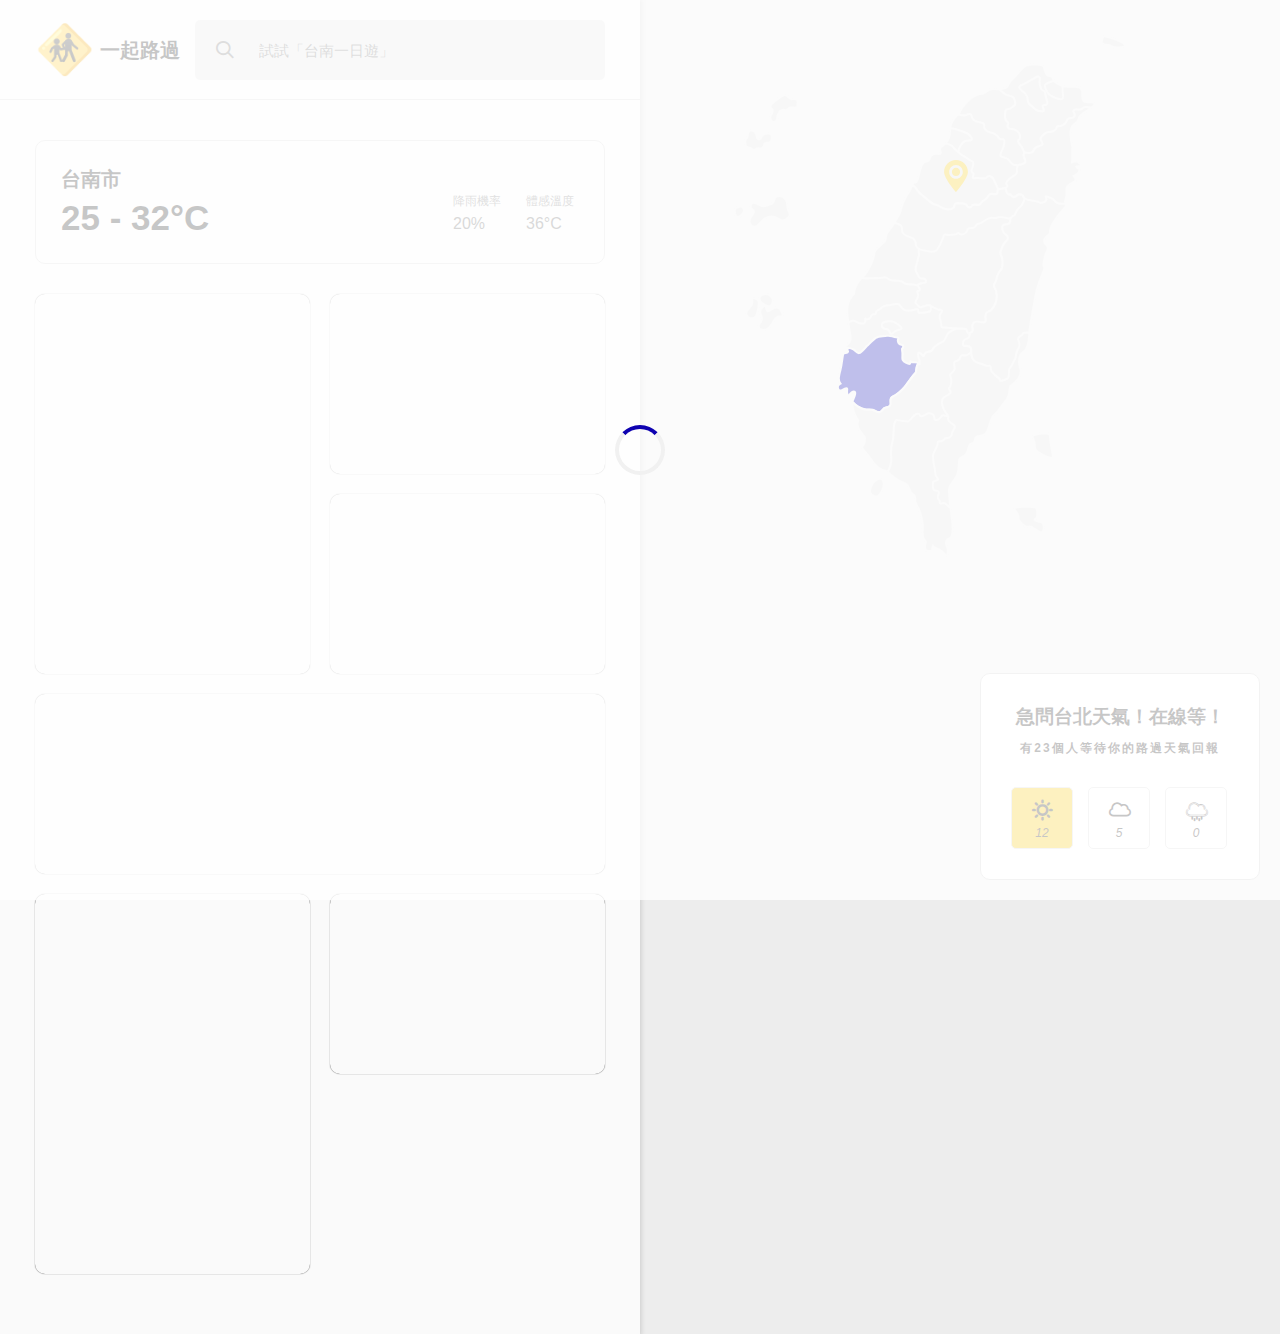
==== commit 0477b00f: "map" ====
--- a/index.html
+++ b/index.html
@@ -18,19 +18,19 @@
     <div id="main">
       <div class="left-block">
         <header class="header-block">
-          <h1><b class="logo">🚸</b>一起路過</h1>
+          <a href="index.html"><b class="logo">🚸</b>一起路過</a>
           <div class="search-block">
             <div class="search-input icon-search">
               <input type="text" placeholder="試試「台南一日遊」">
               <div class="tag-list">
-                <a href="#">安平老街</a>
-                <a href="#">安平老街安平老街安平老街</a>
-                <a href="#">安平老街</a>
-                <a href="#">安平老街安平老街</a>
-                <a href="#">安平老街</a>
-                <a href="#">安平老街安平老街安平老街</a>
-                <a href="#">安平老街</a>
-                <a href="#">安平老街</a>
+                <a href="list.html">安平老街</a>
+                <a href="list.html">安平老街安平老街安平老街</a>
+                <a href="list.html">安平老街</a>
+                <a href="list.html">安平老街安平老街</a>
+                <a href="list.html">安平老街</a>
+                <a href="list.html">安平老街安平老街安平老街</a>
+                <a href="list.html">安平老街</a>
+                <a href="list.html">安平老街</a>
               </div>
             </div>
           </div>
@@ -272,7 +272,7 @@
             </a>
             <!-- ======================= end 嘉義市  ======================= -->
             <!-- ======================= 台南市  ======================= -->
-            <a data-area="台南市" class="area s" @click="getTowns(16, '130 320')">
+            <a data-area="台南市" class="area s active" @click="getTowns(16, '130 320')">
               <text class="area" x="50" y="350" class="small">台南市</text>
               <g id="C67">
                 <desc>台南市區域</desc>
@@ -447,7 +447,7 @@
           </label>
         </div>
       </div>
-      <div class="loading"><span></span></div>
+      <div class="loading active"><span></span></div>
 
     </div>
   </body>
--- a/css/icon.css
+++ b/css/icon.css
@@ -1,5 +1,51 @@
-@font-face { font-family: "icon"; src: url('../font/icomoon/fonts/icomoon.eot?1564196560') format('embedded-opentype'), url('../font/icomoon/fonts/icomoon.woff?1564196560') format('woff'), url('../font/icomoon/fonts/icomoon.ttf?1564196560') format('truetype'), url('../font/icomoon/fonts/icomoon.svg?1564196560') format('svg'); }
+@font-face { font-family: "icon"; src: url('../font/icomoon/fonts/icomoon.eot?1564282832') format('embedded-opentype'), url('../font/icomoon/fonts/icomoon.woff?1564282832') format('woff'), url('../font/icomoon/fonts/icomoon.ttf?1564282832') format('truetype'), url('../font/icomoon/fonts/icomoon.svg?1564282832') format('svg'); }
 *[class^="icon-"]:before, *[class*=" icon-"]:before { font-family: "icon"; speak: none; font-style: normal; font-weight: normal; font-variant: normal; }
+
+.icon-phone:before { content: "\e922"; }
+
+.icon-water:before { content: "\e91d"; }
+
+.icon-pencil:before { content: "\e907"; }
+
+.icon-search:before { content: "\e91f"; }
+
+.icon-arrow-right:before { content: "\e911"; }
+
+.icon-search1:before { content: "\e902"; }
+
+.icon-plus:before { content: "\e906"; }
+
+.icon-edit:before { content: "\e901"; }
+
+.icon-clouds:before { content: "\e909"; }
+
+.icon-cloud-moon-raindrops:before { content: "\e90a"; }
+
+.icon-cloud-sun-raindrops:before { content: "\e90b"; }
+
+.icon-cloud-sun-lightning:before { content: "\e90c"; }
+
+.icon-cloud-moon-rain:before { content: "\e910"; }
+
+.icon-cloud-moon:before { content: "\e912"; }
+
+.icon-cloud-wind:before { content: "\e913"; }
+
+.icon-cloud-lightning:before { content: "\e914"; }
+
+.icon-cloud-sun:before { content: "\e916"; }
+
+.icon-cloud-fog:before { content: "\e917"; }
+
+.icon-cloud-snow1:before { content: "\e919"; }
+
+.icon-cloud-rain:before { content: "\e91a"; }
+
+.icon-cloud:before { content: "\e91b"; }
+
+.icon-mode_edit:before { content: "\e908"; }
+
+.icon-marker:before { content: "\e921"; }
 
 .icon-sun:before { content: "\e918"; }
 
@@ -55,47 +101,9 @@
 
 .icon-circle-right:before { content: "\ea42"; }
 
-.icon-clouds:before { content: "\e909"; }
+.icon-star-full:before { content: "\e9d9"; }
 
-.icon-cloud-moon-raindrops:before { content: "\e90a"; }
-
-.icon-cloud-sun-raindrops:before { content: "\e90b"; }
-
-.icon-cloud-sun-lightning:before { content: "\e90c"; }
-
-.icon-cloud-moon-rain:before { content: "\e910"; }
-
-.icon-cloud-moon:before { content: "\e912"; }
-
-.icon-cloud-wind:before { content: "\e913"; }
-
-.icon-cloud-lightning:before { content: "\e914"; }
-
-.icon-cloud-sun:before { content: "\e916"; }
-
-.icon-cloud-fog:before { content: "\e917"; }
-
-.icon-cloud-snow1:before { content: "\e919"; }
-
-.icon-cloud-rain:before { content: "\e91a"; }
-
-.icon-cloud:before { content: "\e91b"; }
-
-.icon-water:before { content: "\e91d"; }
-
-.icon-pencil:before { content: "\e907"; }
-
-.icon-search:before { content: "\e91f"; }
-
-.icon-arrow-right:before { content: "\e911"; }
-
-.icon-search1:before { content: "\e902"; }
-
-.icon-mode_edit:before { content: "\e908"; }
-
-.icon-plus:before { content: "\e906"; }
-
-.icon-edit:before { content: "\e901"; }
+.icon-arrow-left:before { content: "\ea40"; }
 
 .icon-sun-o:before { content: "\e920"; }
 
--- a/css/public.css
+++ b/css/public.css
@@ -2,21 +2,21 @@
 *, *:after, *:before { vertical-align: top; -moz-box-sizing: border-box; -webkit-box-sizing: border-box; box-sizing: border-box; -moz-osx-font-smoothing: subpixel-antialiased; -webkit-font-smoothing: subpixel-antialiased; -moz-font-smoothing: subpixel-antialiased; -ms-font-smoothing: subpixel-antialiased; -o-font-smoothing: subpixel-antialiased; }
 
 html { position: relative; }
-html body { position: relative; display: inline-block; width: 100%; margin: 0; padding: 0; color: #5a5a5a; text-align: center; font-size: medium; font-family: "微軟正黑體", "Open sans", "Helvetica Neue", HelveticaNeue, Helvetica, Arial, sans-serif; background-color: #ededed; }
+html body { position: relative; display: inline-block; width: 100%; margin: 0; padding: 0; color: #5a5a5a; text-align: center; font-size: medium; font-family: NotoSansCJKtc, "微軟正黑體", "Open sans", "Helvetica Neue", HelveticaNeue, Helvetica, Arial, sans-serif; background-color: #ededed; }
 html body::-moz-selection { color: white; background-color: #78baff; }
 html body::selection { color: white; background-color: #78baff; }
 
-#main { display: inline-block; max-width: 1450px; width: 100%; }
+#main { display: inline-block; width: 100%; }
 #main .header-block { display: inline-block; width: 100%; height: 100px; padding: 0 35px; border-bottom: 1px solid #dbdbdb; *zoom: 1; }
 #main .header-block:after { display: table; content: ""; line-height: 0; clear: both; }
 @media screen and (max-width: 949px) and (min-width: 0) { #main .header-block { height: auto; padding: 0 15px; } }
 #main .header-block > * { display: inline-block; float: left; height: 100%; }
 @media screen and (max-width: 949px) and (min-width: 0) { #main .header-block > * { display: block; float: none; } }
-#main .header-block h1 { width: 160px; margin: 0 auto; font-size: 20px; color: #1f2020; text-align: left; line-height: 100px; }
-#main .header-block h1 .logo { font-size: 48px; line-height: 100px; margin-right: 5px; }
-@media screen and (max-width: 949px) and (min-width: 0) { #main .header-block h1 { line-height: 70px; text-align: left; margin: 5px 0; }
-  #main .header-block h1 .logo { line-height: 70px; }
-  #main .header-block h1 .logo:before { font-size: 15px; } }
+#main .header-block > a { width: 160px; margin: 0 auto; font-size: 20px; color: #1f2020; text-align: left; line-height: 100px; text-decoration: none; font-weight: bold; }
+#main .header-block > a .logo { font-size: 48px; line-height: 100px; margin-right: 5px; }
+@media screen and (max-width: 949px) and (min-width: 0) { #main .header-block > a { line-height: 70px; text-align: left; margin: 5px 0; }
+  #main .header-block > a .logo { line-height: 70px; }
+  #main .header-block > a .logo:before { font-size: 15px; } }
 #main .header-block .search-block { width: calc(100% - 160px); }
 @media screen and (max-width: 949px) and (min-width: 0) { #main .header-block .search-block { width: 100%; } }
 #main .header-block .search-block .search-input { position: relative; display: inline-block; width: 100%; height: 60px; float: left; text-align: left; background-color: #e8e8e8; margin-top: calc(50px - 30px); -moz-border-radius: 5px; -webkit-border-radius: 5px; border-radius: 5px; }
@@ -58,12 +58,13 @@
 #main .header-block .search-block .search-input .tag-list > * { display: inline-block; float: left; }
 #main .header-block .search-block .search-input .tag-list:empty:before { content: '啊喔！找不到任何關鍵字...'; display: inline-block; color: #969696; padding: 8px; font-size: 12px; }
 #main .header-block .search-block .search-input .tag-list a { margin: 5px; text-decoration: none; padding: 5px 10px; width: auto; min-width: 100px; border: 1px solid #e8e8e8; background-color: white; color: #525252; font-size: 12px; text-align: center; -moz-border-radius: 5px; -webkit-border-radius: 5px; border-radius: 5px; }
-#main .header-block .search-block .search-input .tag-list a:before { display: inline-block; content: '#'; line-height: 17px; margin-right: 2px; }
+#main .header-block .search-block .search-input .tag-list a:before { display: inline-block; content: '#'; color: #a2a2a2; line-height: 18px; margin-right: 2px; }
 #main .header-block .search-block .search-input .tag-list a:hover { background-color: #f5c506; }
 #main .header-block .search-block .search-input:hover { background-color: #fafafa; -moz-box-shadow: 0 0 7px #cecece; -webkit-box-shadow: 0 0 7px #cecece; box-shadow: 0 0 7px #cecece; }
 #main .header-block .search-block .search-input:hover .tag-list { display: inline-block; }
 
 .loading { position: fixed; display: none !important; width: 100% !important; height: 100%; top: 0; left: 0; background: rgba(255, 255, 255, 0.75); z-index: 10; }
+.loading.active { display: inline-block !important; }
 .loading span { position: absolute; left: calc(50% - 50px/2); top: calc(50% - 50px/2); display: inline-block; width: 50px !important; height: 50px; line-height: 100px; border-radius: 50%; border: 4px solid  #f1f1f1; border-top: 4px solid #0e02b0; -moz-animation: rotate 1.5s linear infinite; -webkit-animation: rotate 1.5s linear infinite; animation: rotate 1.5s linear infinite; }
 
 @-moz-keyframes rotate { 0% { -moz-transform: rotate(0); transform: rotate(0); }
--- a/css/index.css
+++ b/css/index.css
@@ -2,14 +2,14 @@
 *, *:after, *:before { vertical-align: top; -moz-box-sizing: border-box; -webkit-box-sizing: border-box; box-sizing: border-box; -moz-osx-font-smoothing: subpixel-antialiased; -webkit-font-smoothing: subpixel-antialiased; -moz-font-smoothing: subpixel-antialiased; -ms-font-smoothing: subpixel-antialiased; -o-font-smoothing: subpixel-antialiased; }
 
 html { position: relative; }
-html body { position: relative; display: inline-block; width: 100%; margin: 0; padding: 0; color: #5a5a5a; text-align: center; font-size: medium; font-family: "微軟正黑體", "Open sans", "Helvetica Neue", HelveticaNeue, Helvetica, Arial, sans-serif; background-color: #ededed; }
+html body { position: relative; display: inline-block; width: 100%; margin: 0; padding: 0; color: #5a5a5a; text-align: center; font-size: medium; font-family: NotoSansCJKtc, "微軟正黑體", "Open sans", "Helvetica Neue", HelveticaNeue, Helvetica, Arial, sans-serif; background-color: #ededed; }
 html body::-moz-selection { color: white; background-color: #78baff; }
 html body::selection { color: white; background-color: #78baff; }
 
-#main { display: inline-block; max-width: 1450px; width: 100%; *zoom: 1; }
+#main { display: inline-block; width: 100%; *zoom: 1; }
 #main:after { display: table; content: ""; line-height: 0; clear: both; }
 #main > * { display: inline-block; width: 50%; float: left; }
-#main .left-block { display: inline-block; background-color: white; padding-bottom: 30px; min-height: 1000px; -moz-box-shadow: 0px 1px 5px 1px rgba(2, 1, 1, 0.15); -webkit-box-shadow: 0px 1px 5px 1px rgba(2, 1, 1, 0.15); box-shadow: 0px 1px 5px 1px rgba(2, 1, 1, 0.15); }
+#main .left-block { display: inline-block; background-color: #fafafa; padding-bottom: 30px; min-height: 1000px; -moz-box-shadow: 0px 1px 5px 1px rgba(2, 1, 1, 0.15); -webkit-box-shadow: 0px 1px 5px 1px rgba(2, 1, 1, 0.15); box-shadow: 0px 1px 5px 1px rgba(2, 1, 1, 0.15); }
 #main .left-block > * { display: inline-block; width: 100%; }
 #main .left-block main > * { display: inline-block; width: 100%; }
 #main .left-block main .intro-block { position: relative; width: calc(100% - 70px); margin-top: 40px; padding: 25px; border: 1px solid #dbdbdb; -moz-border-radius: 10px; -webkit-border-radius: 10px; border-radius: 10px; }
@@ -23,7 +23,7 @@
 #main .left-block main .intro-block label.info .feel { margin-left: 25px; }
 #main .left-block main .intro-block label.info .feel:before { content: '體感溫度'; display: block; color: #858585; font-size: 12px; margin-bottom: 5px; }
 #main .left-block main .area-block { width: calc(100% - 50px); margin-top: 20px; margin-bottom: 20px; text-align: left; }
-#main .left-block main .area-block section { display: inline-block; width: 100%; height: 100%; overflow-y: scroll; *zoom: 1; }
+#main .left-block main .area-block section { display: inline-block; width: 100%; height: 100%; *zoom: 1; }
 #main .left-block main .area-block section:after { display: table; content: ""; line-height: 0; clear: both; }
 @media screen and (max-width: 629px) and (min-width: 0) { #main .left-block main .area-block section { padding: 5px; } }
 #main .left-block main .area-block section a { position: relative; float: left; -moz-box-shadow: 0 0 1px rgba(0, 0, 0, 0.8); -webkit-box-shadow: 0 0 1px rgba(0, 0, 0, 0.8); box-shadow: 0 0 1px rgba(0, 0, 0, 0.8); -moz-border-radius: 10px; -webkit-border-radius: 10px; border-radius: 10px; -moz-transition: box-shadow 0.3s; -o-transition: box-shadow 0.3s; -webkit-transition: box-shadow 0.3s; transition: box-shadow 0.3s; overflow: hidden; }
@@ -97,7 +97,7 @@
 @media screen and (min-width: 1100px) { #main .left-block main .area-block section.n2 a { width: calc(100% / 2 - 10px * 2); height: 200px; } }
 
 #map { position: fixed; top: 30px; right: 250px; display: inline-block; width: 520px; height: 100%; -moz-transition: right 0.3s, width 0.3s; -o-transition: right 0.3s, width 0.3s; -webkit-transition: right 0.3s, width 0.3s; transition: right 0.3s, width 0.3s; }
-@media screen and (max-width: 2499px) and (min-width: 1439px) { #map { width: 450px; } }
+@media screen and (max-width: 1599px) and (min-width: 1439px) { #map { width: 450px; } }
 @media screen and (max-width: 1439px) and (min-width: 1139px) { #map { width: 400px; right: 150px; } }
 @media screen and (max-width: 1139px) and (min-width: 969px) { #map { width: 350px; right: 100px; } }
 @media screen and (max-width: 969px) and (min-width: 0px) { #map { width: 350px; right: 50px; } }
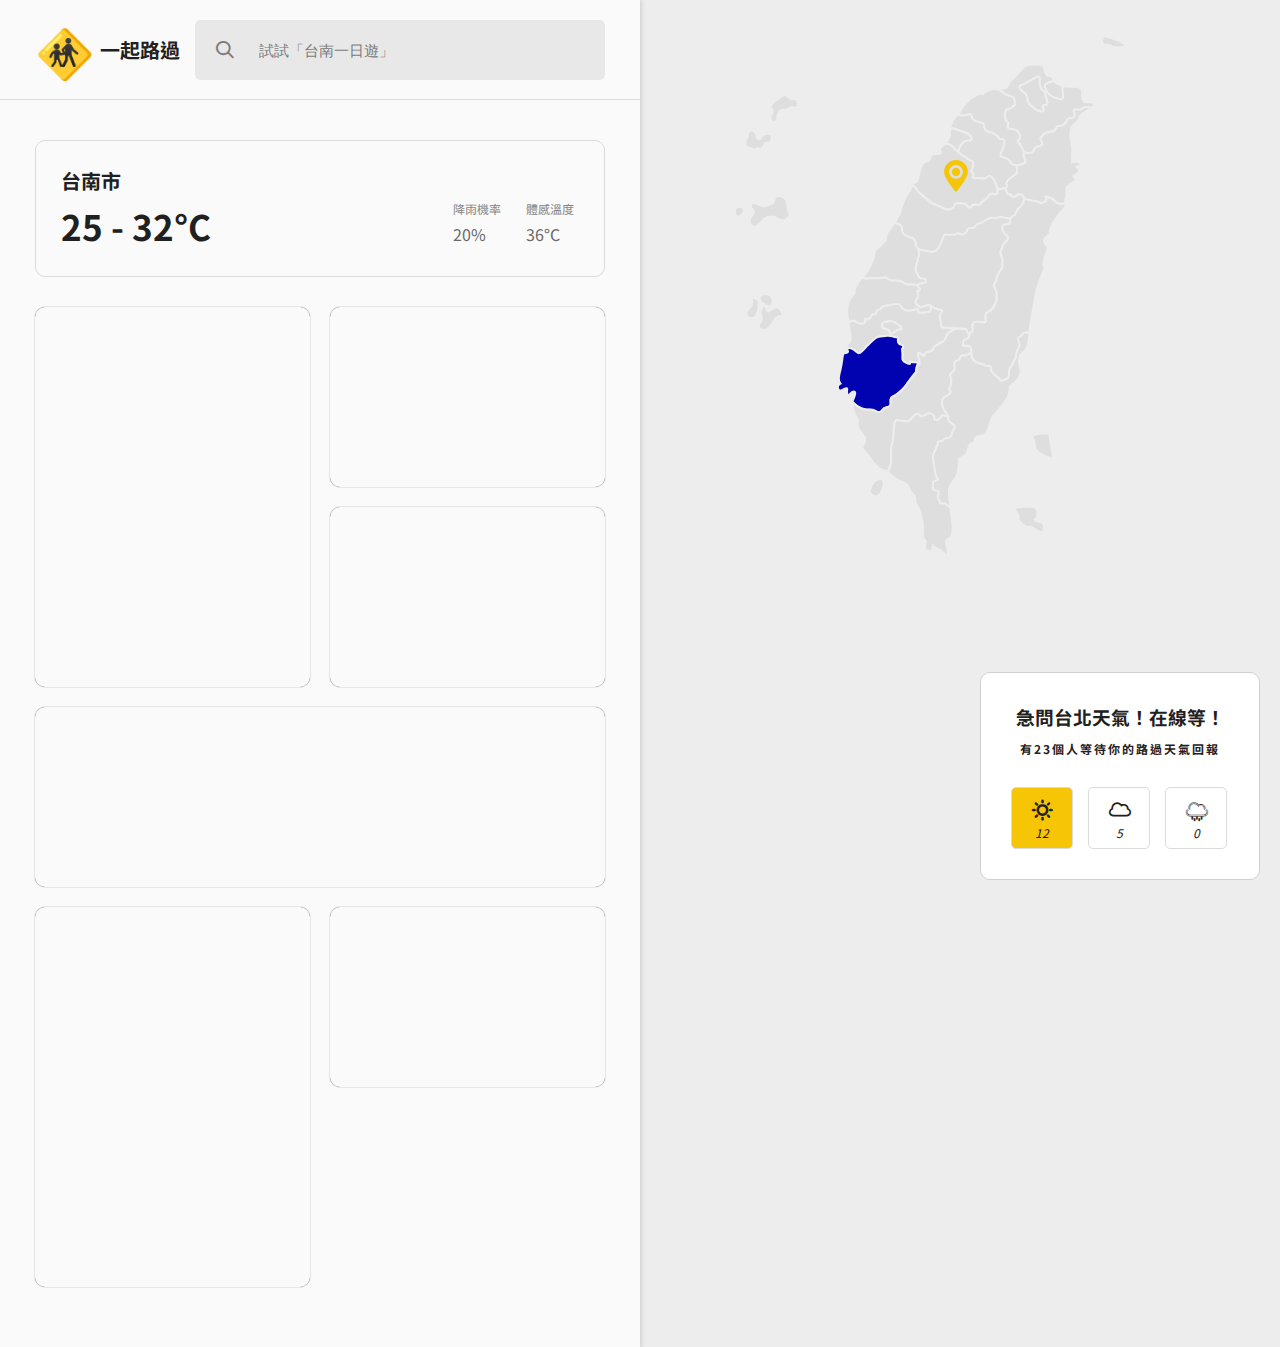
==== commit d9301da4: "t" ====
--- a/index.html
+++ b/index.html
@@ -7,6 +7,7 @@
 
     <title></title>
 
+    <link href="https://fonts.googleapis.com/css?family=Noto+Sans+TC&display=swap" rel="stylesheet">
     <link rel="stylesheet" type="text/css" href="css/icon.css">
     <link rel="stylesheet" type="text/css" href="css/public.css">
     <link rel="stylesheet" type="text/css" href="css/index.css">
--- a/css/public.css
+++ b/css/public.css
@@ -2,7 +2,7 @@
 *, *:after, *:before { vertical-align: top; -moz-box-sizing: border-box; -webkit-box-sizing: border-box; box-sizing: border-box; -moz-osx-font-smoothing: subpixel-antialiased; -webkit-font-smoothing: subpixel-antialiased; -moz-font-smoothing: subpixel-antialiased; -ms-font-smoothing: subpixel-antialiased; -o-font-smoothing: subpixel-antialiased; }
 
 html { position: relative; }
-html body { position: relative; display: inline-block; width: 100%; margin: 0; padding: 0; color: #5a5a5a; text-align: center; font-size: medium; font-family: NotoSansCJKtc, "微軟正黑體", "Open sans", "Helvetica Neue", HelveticaNeue, Helvetica, Arial, sans-serif; background-color: #ededed; }
+html body { position: relative; display: inline-block; width: 100%; margin: 0; padding: 0; color: #5a5a5a; text-align: center; font-size: medium; font-family: "Noto Sans TC",  "微軟正黑體", "Open sans", "Helvetica Neue", HelveticaNeue, Helvetica, Arial, sans-serif; background-color: #ededed; }
 html body::-moz-selection { color: white; background-color: #78baff; }
 html body::selection { color: white; background-color: #78baff; }
 
--- a/css/index.css
+++ b/css/index.css
@@ -2,7 +2,7 @@
 *, *:after, *:before { vertical-align: top; -moz-box-sizing: border-box; -webkit-box-sizing: border-box; box-sizing: border-box; -moz-osx-font-smoothing: subpixel-antialiased; -webkit-font-smoothing: subpixel-antialiased; -moz-font-smoothing: subpixel-antialiased; -ms-font-smoothing: subpixel-antialiased; -o-font-smoothing: subpixel-antialiased; }
 
 html { position: relative; }
-html body { position: relative; display: inline-block; width: 100%; margin: 0; padding: 0; color: #5a5a5a; text-align: center; font-size: medium; font-family: NotoSansCJKtc, "微軟正黑體", "Open sans", "Helvetica Neue", HelveticaNeue, Helvetica, Arial, sans-serif; background-color: #ededed; }
+html body { position: relative; display: inline-block; width: 100%; margin: 0; padding: 0; color: #5a5a5a; text-align: center; font-size: medium; font-family: "Noto Sans TC", "微軟正黑體", "Open sans", "Helvetica Neue", HelveticaNeue, Helvetica, Arial, sans-serif; background-color: #ededed; }
 html body::-moz-selection { color: white; background-color: #78baff; }
 html body::selection { color: white; background-color: #78baff; }
 
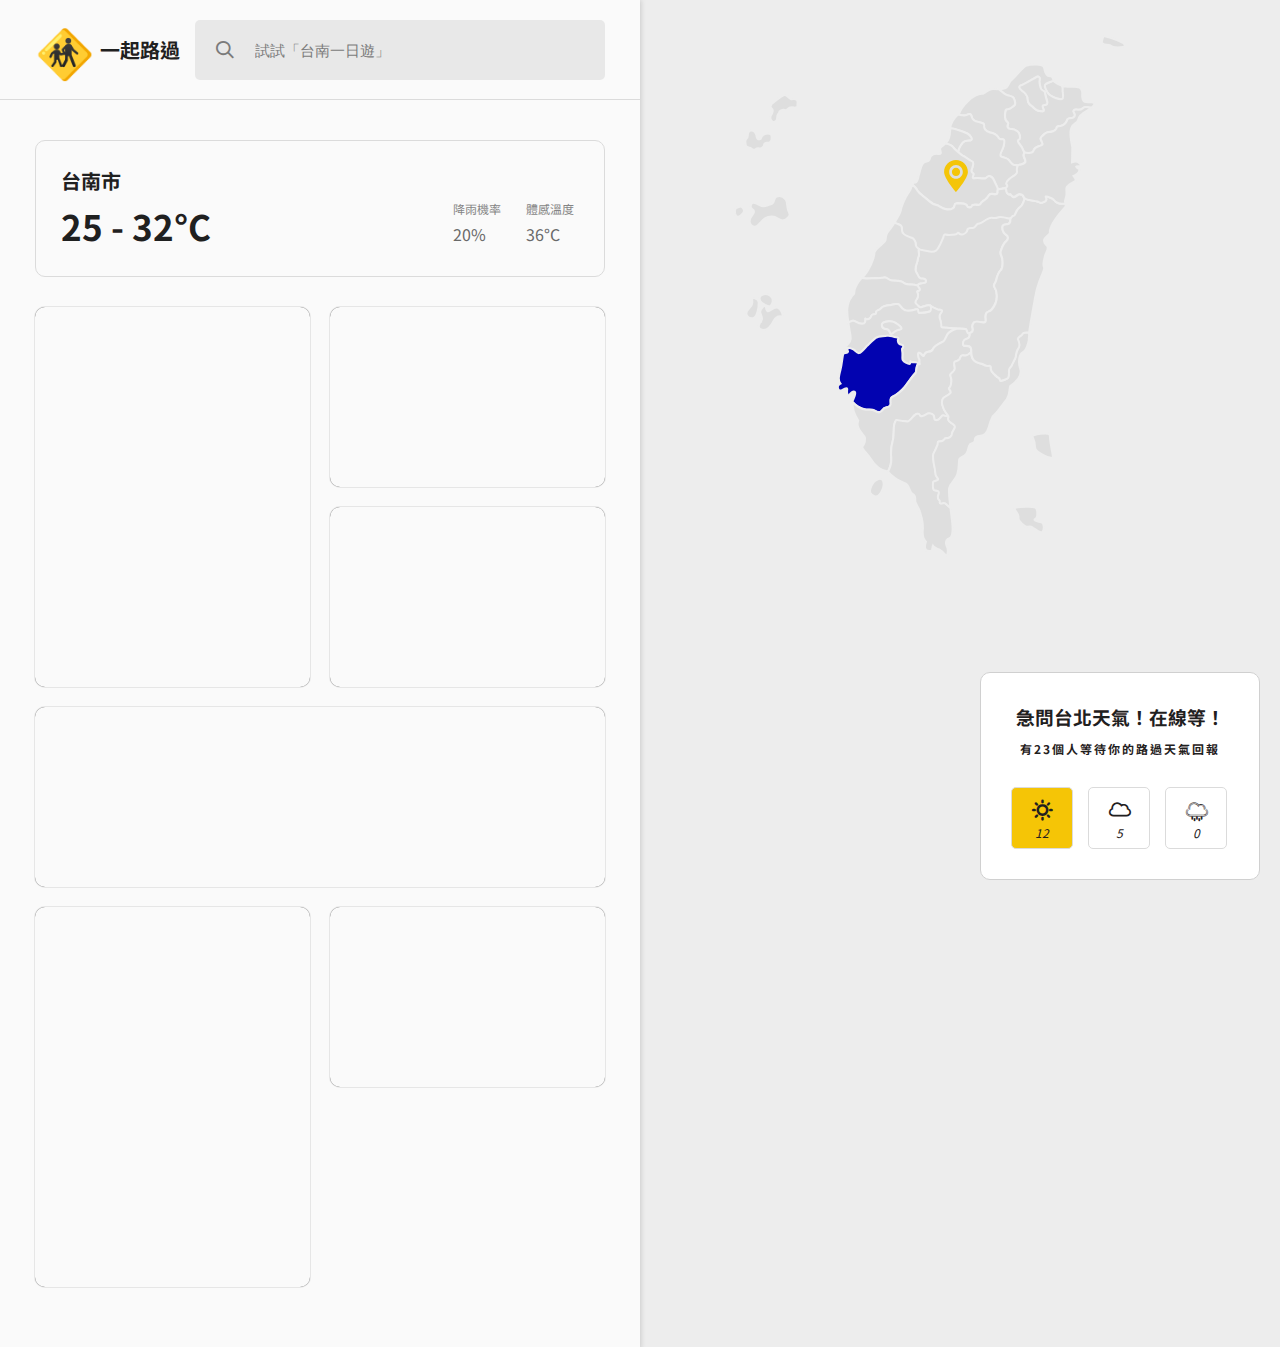
==== commit 90abed3e: "上傳前壓縮紀錄。" ====
--- a/index.html
+++ b/index.html
@@ -1,99 +1,6 @@
-<!DOCTYPE html>
-<html lang="zh-Hant">
-  <head>
-    <meta http-equiv="Content-Language" content="zh-tw">
-    <meta http-equiv="Content-type" content="text/html; charset=utf-8">
-    <meta name="viewport" content="width=device-width,initial-scale=1,maximum-scale=1,user-scalable=no,minimal-ui">
-
-    <title></title>
-
-    <link href="https://fonts.googleapis.com/css?family=Noto+Sans+TC&display=swap" rel="stylesheet">
-    <link rel="stylesheet" type="text/css" href="css/icon.css">
-    <link rel="stylesheet" type="text/css" href="css/public.css">
-    <link rel="stylesheet" type="text/css" href="css/index.css">
-
-    <script language="javascript" type="text/javascript" src="js/jquery-1.12.4.min.js"></script>
-    <script language="javascript" type="text/javascript" src="js/public.js"></script>
-  </head>
-  <body>
-    <div id="main">
-      <div class="left-block">
-        <header class="header-block">
-          <a href="index.html"><b class="logo">🚸</b>一起路過</a>
-          <div class="search-block">
-            <div class="search-input icon-search">
-              <input type="text" placeholder="試試「台南一日遊」">
-              <div class="tag-list">
-                <a href="list.html">安平老街</a>
-                <a href="list.html">安平老街安平老街安平老街</a>
-                <a href="list.html">安平老街</a>
-                <a href="list.html">安平老街安平老街</a>
-                <a href="list.html">安平老街</a>
-                <a href="list.html">安平老街安平老街安平老街</a>
-                <a href="list.html">安平老街</a>
-                <a href="list.html">安平老街</a>
-              </div>
-            </div>
-          </div>
-        </header> 
-
-        <main>
-          <div class="intro-block">
-            <h2>台南市</h2>
-            <b class="temperature">25 - 32°C</b>
-
-            <label class="info">
-              <div class="rain">20%</div>
-              <div class="feel">36°C</div>
-            </label>
-          </div>
-          <article class="area-block">
-            <section class="info">
-              <a href="#">
-                <figure data-describe="霧峰" data-temperature="24" data-humidity="30" data-rainfall="34" style="background-image:url(https://images.unsplash.com/photo-1532768641073-503a250f9754?ixlib=rb-1.2.1&ixid=eyJhcHBfaWQiOjEyMDd9&auto=format&fit=crop&w=668&q=80)"><figcaption class="icon-cloud"></figcaption></figure>
-              </a>
-              <a href="#">
-                <figure data-describe="霧峰" data-temperature="24" data-humidity="30" data-rainfall="34" style="background-image:url(https://images.unsplash.com/photo-1466978913421-dad2ebd01d17?ixlib=rb-1.2.1&ixid=eyJhcHBfaWQiOjEyMDd9&auto=format&fit=crop&w=1567&q=80)"><figcaption class="icon-cloud"></figcaption></figure>
-              </a>
-              
-              <a href="#">
-                <figure data-describe="霧峰" data-temperature="24" data-humidity="30" data-rainfall="34" style="background-image:url(https://images.unsplash.com/photo-1493770348161-369560ae357d?ixlib=rb-1.2.1&ixid=eyJhcHBfaWQiOjEyMDd9&auto=format&fit=crop&w=1650&q=80)"><figcaption class="icon-cloud"></figcaption></figure>
-              </a>
-              <a href="#">
-                <figure data-describe="霧峰" data-temperature="24" data-humidity="30" data-rainfall="34" style="background-image:url(https://images.unsplash.com/photo-1466978913421-dad2ebd01d17?ixlib=rb-1.2.1&ixid=eyJhcHBfaWQiOjEyMDd9&auto=format&fit=crop&w=1567&q=80)"><figcaption class="icon-cloud"></figcaption></figure>
-              </a>
-              
-              <a href="#">
-                <figure data-describe="霧峰" data-temperature="24" data-humidity="30" data-rainfall="34" style="background-image:url(https://images.unsplash.com/photo-1493770348161-369560ae357d?ixlib=rb-1.2.1&ixid=eyJhcHBfaWQiOjEyMDd9&auto=format&fit=crop&w=1650&q=80)"><figcaption class="icon-cloud"></figcaption></figure>
-              </a>
-              <a href="#">
-                <figure data-describe="霧峰" data-temperature="24" data-humidity="30" data-rainfall="34" style="background-image:url(https://images.unsplash.com/photo-1466978913421-dad2ebd01d17?ixlib=rb-1.2.1&ixid=eyJhcHBfaWQiOjEyMDd9&auto=format&fit=crop&w=1567&q=80)"><figcaption class="icon-cloud"></figcaption></figure>
-              </a>
-            </section>
-          </article>
-        </main>
-      </div>
-      <div class="right-block">
-        <div id="map">
-          <svg version="1.1" xmlns="http://www.w3.org/2000/svg" xmlns:xlink="http://www.w3.org/1999/xlink" x="0px" y="0px" viewBox="0 0 400 535"
-            style="enable-background:new 0 0 400 535;" xml:space="preserve" fill="white">
-            <!-- ======================= 基隆市  ======================= -->
-            <a class="area n" @click="getTowns(2, '310 30')">
-              <text class="area" x="320" y="35" class="small">基隆市</text>
-              <g id="C10017">
-                <desc>基隆市區域</desc>
-                <path d="M315.9,53.9c1.1-0.7,4.2-1.7,7.7-3.2c0.2,0.4,0.4,0.7,0.7,0.9c1.3,1,4,3.1,7.9,4.3c1.2,2.3,0.3,3.6,0.7,6.3
+<!DOCTYPE html><html lang="zh-Hant"><head><meta http-equiv="Content-Language" content="zh-tw"><meta http-equiv="Content-type" content="text/html; charset=utf-8"><meta name="viewport" content="width=device-width,initial-scale=1,maximum-scale=1,user-scalable=no,minimal-ui"><title></title><link href="https://fonts.googleapis.com/css?family=Noto+Sans+TC&display=swap" rel="stylesheet"><link rel="stylesheet" type="text/css" href="css/icon.css"><link rel="stylesheet" type="text/css" href="css/public.css"><link rel="stylesheet" type="text/css" href="css/index.css"><script language="javascript" type="text/javascript" src="js/jquery-1.12.4.min.js"></script><script language="javascript" type="text/javascript" src="js/public.js"></script></head><body><div id="main"><div class="left-block"><header class="header-block"><a href="index.html"><b class="logo">🚸</b>一起路過</a><div class="search-block"><div class="search-input icon-search"><input type="text" placeholder="試試「台南一日遊」"><div class="tag-list"><a href="list.html">安平老街</a> <a href="list.html">安平老街安平老街安平老街</a> <a href="list.html">安平老街</a> <a href="list.html">安平老街安平老街</a> <a href="list.html">安平老街</a> <a href="list.html">安平老街安平老街安平老街</a> <a href="list.html">安平老街</a> <a href="list.html">安平老街</a></div></div></div></header><main><div class="intro-block"><h2>台南市</h2><b class="temperature">25 - 32°C</b> <label class="info"><div class="rain">20%</div><div class="feel">36°C</div></label></div><article class="area-block"><section class="info"><a href="#"><figure data-describe="霧峰" data-temperature="24" data-humidity="30" data-rainfall="34" style="background-image:url(https://images.unsplash.com/photo-1532768641073-503a250f9754?ixlib=rb-1.2.1&ixid=eyJhcHBfaWQiOjEyMDd9&auto=format&fit=crop&w=668&q=80)"><figcaption class="icon-cloud"></figcaption></figure></a><a href="#"><figure data-describe="霧峰" data-temperature="24" data-humidity="30" data-rainfall="34" style="background-image:url(https://images.unsplash.com/photo-1466978913421-dad2ebd01d17?ixlib=rb-1.2.1&ixid=eyJhcHBfaWQiOjEyMDd9&auto=format&fit=crop&w=1567&q=80)"><figcaption class="icon-cloud"></figcaption></figure></a><a href="#"><figure data-describe="霧峰" data-temperature="24" data-humidity="30" data-rainfall="34" style="background-image:url(https://images.unsplash.com/photo-1493770348161-369560ae357d?ixlib=rb-1.2.1&ixid=eyJhcHBfaWQiOjEyMDd9&auto=format&fit=crop&w=1650&q=80)"><figcaption class="icon-cloud"></figcaption></figure></a><a href="#"><figure data-describe="霧峰" data-temperature="24" data-humidity="30" data-rainfall="34" style="background-image:url(https://images.unsplash.com/photo-1466978913421-dad2ebd01d17?ixlib=rb-1.2.1&ixid=eyJhcHBfaWQiOjEyMDd9&auto=format&fit=crop&w=1567&q=80)"><figcaption class="icon-cloud"></figcaption></figure></a><a href="#"><figure data-describe="霧峰" data-temperature="24" data-humidity="30" data-rainfall="34" style="background-image:url(https://images.unsplash.com/photo-1493770348161-369560ae357d?ixlib=rb-1.2.1&ixid=eyJhcHBfaWQiOjEyMDd9&auto=format&fit=crop&w=1650&q=80)"><figcaption class="icon-cloud"></figcaption></figure></a><a href="#"><figure data-describe="霧峰" data-temperature="24" data-humidity="30" data-rainfall="34" style="background-image:url(https://images.unsplash.com/photo-1466978913421-dad2ebd01d17?ixlib=rb-1.2.1&ixid=eyJhcHBfaWQiOjEyMDd9&auto=format&fit=crop&w=1567&q=80)"><figcaption class="icon-cloud"></figcaption></figure></a></section></article></main></div><div class="right-block"><div id="map"><svg version="1.1" xmlns="http://www.w3.org/2000/svg" xmlns:xlink="http://www.w3.org/1999/xlink" x="0px" y="0px" viewBox="0 0 400 535" style="enable-background:new 0 0 400 535;" xml:space="preserve" fill="white"><!-- ======================= 基隆市  ======================= --> <a class="area n" @click="getTowns(2, '310 30')"><text class="area" x="320" y="35" class="small">基隆市</text><g id="C10017"><desc>基隆市區域</desc><path d="M315.9,53.9c1.1-0.7,4.2-1.7,7.7-3.2c0.2,0.4,0.4,0.7,0.7,0.9c1.3,1,4,3.1,7.9,4.3c1.2,2.3,0.3,3.6,0.7,6.3
                         c0.4,2.9,0.6,4.4,0,6.4c-0.6,2.1-11.8-0.6-15.3-6C314,57.2,314.4,54.7,315.9,53.9z M371.8,12.4c0.9,2.2,4,2.5,7.1,2.5
-                        c3.1,0,0.3,2.5,9,2.5c8.7,0,8.7-2.5,4-5c-4.7-2.5-17.7-7.1-18.6-5.6C372.4,8.3,371.8,12.4,371.8,12.4z" />
-              </g>
-            </a>
-            <!-- ======================= end 基隆市  ======================= -->
-            <!-- ======================= 新北市  ======================= -->
-            <a data-area="新北市" class="area n" @click="getTowns(3, '280 65')">
-              <text class="area" x="220" y="40" class="small">新北市</text>
-              <g id="C65">
-                <desc>新北市區域</desc>
-                <path d="M361.5,72.3c-6.8-0.3-9,0.3-9.3-6.2c1.2-11.2-6.2-9.3-13.7-9.3c-2.4,0-4.5-0.4-6.4-1c1.2,2.3,0.3,3.6,0.7,6.3
+                        c3.1,0,0.3,2.5,9,2.5c8.7,0,8.7-2.5,4-5c-4.7-2.5-17.7-7.1-18.6-5.6C372.4,8.3,371.8,12.4,371.8,12.4z"/></g></a><!-- ======================= end 基隆市  ======================= --><!-- ======================= 新北市  ======================= --> <a data-area="新北市" class="area n" @click="getTowns(3, '280 65')"><text class="area" x="220" y="40" class="small">新北市</text><g id="C65"><desc>新北市區域</desc><path d="M361.5,72.3c-6.8-0.3-9,0.3-9.3-6.2c1.2-11.2-6.2-9.3-13.7-9.3c-2.4,0-4.5-0.4-6.4-1c1.2,2.3,0.3,3.6,0.7,6.3
                         c0.4,2.9,0.6,4.4,0,6.4c-0.6,2.1-11.8-0.6-15.3-6c-3.5-5.4-3.1-7.9-1.7-8.7c1.1-0.7,4.2-1.7,7.7-3.2c-0.8-1.8-0.2-4.7-3.1-4.4
                         c-3.4,0.3-5.3-2.5-6.2-8.1c-0.9-5.6-15.8-3.1-18.3-2.2c-2.5,0.9-13,13.4-15.8,15.6c0,0-2.2,4.6-3.7,6.1c-1,1-4.1,1.5-7.5,1.6
                         c4.1,3.4,5.5,4.9,8.2,5.9c3.3,1.2,5.6,0.6,6.6,2.9c1,2.3,2.7,5.4,0.8,7.3c-1.9,1.9-5.8,4.3-7.7,3.9c-1.9-0.4-2.1,7.9-1.3,10.4
@@ -103,83 +10,29 @@
                         c0.4-1.4,2.5-1.9,5-1.9c2.5,0,3.5-3.1,2.1-5c-1.5-1.9-1-3.9,3.7-3.3c4.8,0.6,4.6-3.1,8.3-2.7c1.5,0.2,3.3,0.5,5.1,0.8
                         C364.4,75.6,366.6,72.6,361.5,72.3z M313,75.4c-1.7,1,2.3,5.2,0,5.8c-7.7,0.4-8.1-3.1-11-5c-2.9-1.9-4.3-3.9-4.3-7
                         c0-3-1.4-5.5-5.6-8.4c-4.1-2.9-2.9-5.2-0.8-5.6c2.1-0.4,15-8.2,16.4-8.7c1.4-0.5,2.7,1.9,1.9,3.7c-0.8,1.9,0.2,3.9,1,7.7
-                        c0.8,3.7,4.4,2.9,4.3,4.1c0,1.2,1.1,5.2,2.3,9.3C318.4,75.7,314.6,74.4,313,75.4z" />
-              </g>
-            </a>
-            <!-- ======================= end 新北市  ======================= -->
-            <!-- ======================= 台北市  ======================= -->
-            <a data-area="台北市" class="area n" @click="getTowns(1, '288 30')">
-              <text class="area" x="320" y="35" class="small">台北市</text>
-              <g id="C63">
-                <desc>台北市區域</desc>
-                <path d="M317.1,71.5c1.2,4.1-2.5,2.9-4.1,3.9c-1.7,1,2.3,5.2,0,5.8c-7.7,0.4-8.1-3.1-11-5c-2.9-1.9-4.3-3.9-4.3-7
+                        c0.8,3.7,4.4,2.9,4.3,4.1c0,1.2,1.1,5.2,2.3,9.3C318.4,75.7,314.6,74.4,313,75.4z"/></g></a><!-- ======================= end 新北市  ======================= --><!-- ======================= 台北市  ======================= --> <a data-area="台北市" class="area n" @click="getTowns(1, '288 30')"><text class="area" x="320" y="35" class="small">台北市</text><g id="C63"><desc>台北市區域</desc><path d="M317.1,71.5c1.2,4.1-2.5,2.9-4.1,3.9c-1.7,1,2.3,5.2,0,5.8c-7.7,0.4-8.1-3.1-11-5c-2.9-1.9-4.3-3.9-4.3-7
                         c0-3-1.4-5.5-5.6-8.4c-4.1-2.9-2.9-5.2-0.8-5.6c2.1-0.4,15-8.2,16.4-8.7c1.4-0.5,2.7,1.9,1.9,3.7c-0.8,1.9,0.2,3.9,1,7.7
-                        c0.8,3.7,4.4,2.9,4.3,4.1C314.8,63.4,315.9,67.4,317.1,71.5z" />
-              </g>
-            </a>
-            <!-- ======================= end 台北市  ======================= -->
-            <!-- ======================= 桃園市  ======================= -->
-            <a data-area="桃園市" class="area n" @click="getTowns(8, '240 55')">
-              <text class="area" x="200" y="55" class="small">桃園市</text>
-              <g id="C68">
-                <desc>桃園市區域</desc>
-                <path d="M287.8,135.2c-1.3,0.1-2.3-0.3-3.7-0.3c-1.9,0-4.1-3.3-5.4-5c-1.2-1.7-5.2-2.3-7.7-3.5c-2.5-1.2,0.4-5,1.7-8.1
+                        c0.8,3.7,4.4,2.9,4.3,4.1C314.8,63.4,315.9,67.4,317.1,71.5z"/></g></a><!-- ======================= end 台北市  ======================= --><!-- ======================= 桃園市  ======================= --> <a data-area="桃園市" class="area n" @click="getTowns(8, '240 55')"><text class="area" x="200" y="55" class="small">桃園市</text><g id="C68"><desc>桃園市區域</desc><path d="M287.8,135.2c-1.3,0.1-2.3-0.3-3.7-0.3c-1.9,0-4.1-3.3-5.4-5c-1.2-1.7-5.2-2.3-7.7-3.5c-2.5-1.2,0.4-5,1.7-8.1
                         c1.2-3.1,2.5-9.3,0-9.1c-2.5,0.2-3.5,0.2-5-2.5c-1.5-2.7-3.5-3.5-8.1-4.4c-4.6-0.8-6-4.6-5.6-6.8c0.4-2.3-1.4-2.5-4.6-3.3
                         c-3.1-0.8-6.6-0.6-7.7-5.2c-1-4.6-3.5-2.9-5.7-1.9c-1.5,0.7-4.7,0.1-8.4-0.5c0.6-0.5,1.2-0.9,1.7-1.2c2.2-6.8,14.3-20.5,23.6-19.6
                         c3.4-1.6,5.3-5,10.3-4.7c1.8,0.1,3.7,0.1,5.6,0.1c4.1,3.4,5.5,4.9,8.2,5.9c3.3,1.2,5.6,0.6,6.6,2.9c1,2.3,2.7,5.4,0.8,7.3
                         c-1.9,1.9-5.8,4.3-7.7,3.9c-1.9-0.4-2.1,7.9-1.3,10.4c0.7,2.5,3.8,2.5,2.6,4.6c-1.2,2.1-0.4,5,3.1,4.8c3.5-0.2,5.2,1.4,6.8,2.7
                         c1.7,1.2,3,7,1.2,7.7c-1.8,0.6-1.8,2.5,0.9,5.4c2.7,2.9,3.5,6.9,4.3,7.6c-0.3,0.8-0.5,1.6-0.8,2.3c-0.8,2.3,2.5,5,1.7,7.2
-                        c-0.8,2.3-3.6,2.2-5.7,2.8L287.8,135.2" />
-              </g>
-            </a>
-            <!-- ======================= end 桃園市  ======================= -->
-            <!-- ======================= 新竹縣  ======================= -->
-            <a data-area="新竹縣" class="area n" @click="getTowns(6, '240 100')">
-              <text class="area" x="170" y="85" class="small">新竹縣</text>
-              <g id="C10004">
-                <desc>新竹縣區域</desc>
-                <path d="M275.1,157.9c-0.2,0-5.3,1.1-7.4,1.4c0-2-2.5-5.5-3.4-8.1c-1-2.9-2.7-4.4-4.3-5c-1.7-0.6-3.5,1.5-4.6,2.2
+                        c-0.8,2.3-3.6,2.2-5.7,2.8L287.8,135.2"/></g></a><!-- ======================= end 桃園市  ======================= --><!-- ======================= 新竹縣  ======================= --> <a data-area="新竹縣" class="area n" @click="getTowns(6, '240 100')"><text class="area" x="170" y="85" class="small">新竹縣</text><g id="C10004"><desc>新竹縣區域</desc><path d="M275.1,157.9c-0.2,0-5.3,1.1-7.4,1.4c0-2-2.5-5.5-3.4-8.1c-1-2.9-2.7-4.4-4.3-5c-1.7-0.6-3.5,1.5-4.6,2.2
                          c-1,0.7-6.4-0.9-10.8-0.1c-4.4,0.8,0.2-4.1-1.5-5c-1.7-0.8-2.3-1.5-1.5-3.7c0.8-2.3,3-7.7,0-8.5c-3-0.8-5.9-4.1-7.8-4.8
                          c-0.9-0.3-3.3-2.1-5.6-4.1c0.2-1.1,0.5-2.1,0.5-2.5c0-1,1.9-4.1,3.9-7c2.1-2.9,4.3-1.9,7.7-2.3c3.3-0.4,0-5.4-2.9-6.8
                          c-2.6-1.3-11.8-4.8-17.2-5.3c0.3-4.7,4.2-10.8,7.6-13.6c3.8,0.6,6.9,1.2,8.4,0.5c2.2-1,4.7-2.7,5.7,1.9c1,4.6,4.6,4.3,7.7,5.2
                          c3.1,0.8,5,1,4.6,3.3c-0.4,2.3,1,6,5.6,6.8c4.6,0.8,6.6,1.7,8.1,4.4c1.4,2.7,2.5,2.7,5,2.5c2.5-0.2,1.2,6,0,9.1
                          c-1.2,3.1-4.1,6.8-1.7,8.1c2.5,1.2,6.4,1.9,7.7,3.5c1.2,1.7,3.5,5,5.4,5c1.4,0,2.4,0.3,3.7,0.3c-0.6,1.9-1.4,3.9-1,5.3
-                         c0.6,2.1,0.2,3.6-3.1,5.4c-3.3,1.8-7.5,5.6-7.5,7.4c0,1.8,3.5,3.3,0,4.2L275.1,157.9z" />
-              </g>
-            </a>
-            <!-- ======================= end 新竹縣  ======================= -->
-            <!-- ======================= 新竹市  ======================= -->
-            <a data-area="新竹市" class="area n" @click="getTowns(7, '210 80')">
-              <text class="area" x="150" y="105" class="small">新竹市</text>
-              <g id="C10018">
-                <desc>新竹市區域</desc>
-                <path d="M215.3,113.5c0.3-0.3,0.6-0.5,0.9-0.8c3.7-3.7,4-8.4,4-14c0-0.2,0-0.3,0-0.5c5.4,0.5,14.6,4.1,17.2,5.3
+                         c0.6,2.1,0.2,3.6-3.1,5.4c-3.3,1.8-7.5,5.6-7.5,7.4c0,1.8,3.5,3.3,0,4.2L275.1,157.9z"/></g></a><!-- ======================= end 新竹縣  ======================= --><!-- ======================= 新竹市  ======================= --> <a data-area="新竹市" class="area n" @click="getTowns(7, '210 80')"><text class="area" x="150" y="105" class="small">新竹市</text><g id="C10018"><desc>新竹市區域</desc><path d="M215.3,113.5c0.3-0.3,0.6-0.5,0.9-0.8c3.7-3.7,4-8.4,4-14c0-0.2,0-0.3,0-0.5c5.4,0.5,14.6,4.1,17.2,5.3
                         c2.9,1.5,6.2,6.4,2.9,6.8c-3.3,0.4-5.6-0.6-7.7,2.3c-2.1,2.9-3.9,6-3.9,7c0,0.4-0.2,1.4-0.5,2.5c-2.4-2.1-4.8-4.4-5.7-5.6
-                        C221.1,114.9,218.8,114.4,215.3,113.5z" />
-              </g>
-            </a>
-            <!--======================= end 新竹市 ======================= -->
-            <!-- ======================= 苗栗縣  ======================= -->
-            <a data-area="苗栗縣" class="area n" @click="getTowns(9, '210 130')">
-              <text class="area" x="130" y="130" class="small">苗栗縣</text>
-              <g id="C10005">
-                <desc>苗栗縣區域</desc>
-                <path d="M182.3,154.3c0.6-1.1,1.6-1.8,3.4-1.8c2.2-0.3,2.5-5.9,3.7-9.3c1.2-3.4,1.6-11.2,6.5-11.5c5-0.3,3.4-3.7,5-5.6
+                        C221.1,114.9,218.8,114.4,215.3,113.5z"/></g></a><!--======================= end 新竹市 ======================= --><!-- ======================= 苗栗縣  ======================= --> <a data-area="苗栗縣" class="area n" @click="getTowns(9, '210 130')"><text class="area" x="130" y="130" class="small">苗栗縣</text><g id="C10005"><desc>苗栗縣區域</desc><path d="M182.3,154.3c0.6-1.1,1.6-1.8,3.4-1.8c2.2-0.3,2.5-5.9,3.7-9.3c1.2-3.4,1.6-11.2,6.5-11.5c5-0.3,3.4-3.7,5-5.6
                          c1.6-1.9,3.1-2.8,7.5-2.2c4.3,0.6,1.6-3.1,1.6-5c0-1.7,2.1-2.4,5.4-5.4c3.5,0.8,5.8,1.3,7.2,3.1c0.9,1.3,3.3,3.6,5.7,5.6l0,0
                          c2.4,2,4.7,3.8,5.6,4.1c1.9,0.6,4.8,3.9,7.8,4.8c3,0.8,0.8,6.2,0,8.5c-0.8,2.3-0.2,2.9,1.5,3.7c1.7,0.8-2.9,5.8,1.5,5
                          c4.3-0.8,9.7,0.8,10.8,0.1c1-0.7,2.9-2.8,4.6-2.2c1.7,0.6,3.3,2.1,4.3,5c0.9,2.6,3.4,6,3.4,8.1l0,0c0,0.2,0,0.4-0.1,0.6
                          c-0.6,1.9,1.2,3.5-1.9,4.1c-3.1,0.6-5.3-1.9-6.8,1c-1.5,2.9-3.6,4.6-6.3,6c-2.7,1.5-1,3.7-3.9,3.7c-2.9,0-6.6-0.8-7.1,1.2
                          c-0.6,2.1-4.1,1.4-4.5,0c-0.4-1.5-2.5-2.5-6.2-2.7c-3.7-0.2-6.4-0.4-6.4,1.9c0,2.3-2.7,4.8-7.5,4.1c-4.8-0.6-6-2.1-8.7-3.7
-                         c-2.7-1.7-2.9,0.6-8.3-3.9c-5.4-4.6-11.8-8.9-13-11.8C186.2,158.1,184,155.8,182.3,154.3z" />
-              </g>
-            </a>
-            <!--======================= end 苗栗縣 ======================= -->
-            <!-- ======================= 台中市  ======================= -->
-            <a data-area="台中市" class="area m" @click="getTowns(10, '180 170')">
-              <text class="area" x="120" y="170" class="small">台中市</text>
-              <g id="C66">
-                <desc>台中市區域</desc>
-                <path d="M168.4,194.1c-2.1-0.6-3-1-3.9-1.4c3-4.8,6.1-10.3,6.3-12.2c0.3-3.4,5.3-15.2,8.4-18.6c2-2.2,1.9-5.5,3.1-7.5
+                         c-2.7-1.7-2.9,0.6-8.3-3.9c-5.4-4.6-11.8-8.9-13-11.8C186.2,158.1,184,155.8,182.3,154.3z"/></g></a><!--======================= end 苗栗縣 ======================= --><!-- ======================= 台中市  ======================= --> <a data-area="台中市" class="area m" @click="getTowns(10, '180 170')"><text class="area" x="120" y="170" class="small">台中市</text><g id="C66"><desc>台中市區域</desc><path d="M168.4,194.1c-2.1-0.6-3-1-3.9-1.4c3-4.8,6.1-10.3,6.3-12.2c0.3-3.4,5.3-15.2,8.4-18.6c2-2.2,1.9-5.5,3.1-7.5
                          c1.7,1.5,4,3.8,4.8,5.7c1.2,2.9,7.7,7.2,13,11.8c5.4,4.6,5.6,2.3,8.3,3.9c2.7,1.7,3.9,3.1,8.7,3.7c4.8,0.6,7.5-1.9,7.5-4.1
                          c0-2.3,2.7-2.1,6.4-1.9c3.7,0.2,5.8,1.2,6.2,2.7c0.4,1.4,3.9,2.1,4.5,0c0.6-2.1,4.2-1.2,7.1-1.2c2.9,0,1.2-2.3,3.9-3.7
                          c2.7-1.5,4.8-3.1,6.3-6c1.5-2.9,3.7-0.4,6.8-1c3.1-0.6,1.2-2.3,1.9-4.1c0.1-0.2,0.1-0.4,0.1-0.6c2.1-0.4,4.8-0.9,7.4-1.4
@@ -189,16 +42,7 @@
                          c-1.9,1.7-3.1,1-4.8,1.7c-1.7,0.6-2.3,3.9-4.8,4.1c-2.5,0.2-5.4-0.2-5.6,1.9c-0.2,2.1-2.9,4.6-5,4.6c-2.1,0-2.1,0.2-3.5-1.2
                          c-1.5-1.5-1,0.8-3.7,1.3c-2.7,0.4-7.9,0.6-9.7,0c-1.9-0.6-1.9,2.9-2.5,3.7c-0.6,0.8-3.7,10.1-7,12.4c-3.3,2.3-7.5,0.6-11.4,0
                          c-3.5-0.5-4.2-0.6-5.8-1.6l0,0c-0.2-0.1-0.4-0.3-0.7-0.4c-2.1-1.5-2.7-2.1-2.5-4.3c0.2-2.3-1.7-5.6-3.9-6.4
-                         c-2.3-0.8-9.5-2.7-9.7-6.6C171.9,197.2,172.1,195.2,168.4,194.1z" />
-              </g>
-            </a>
-            <!-- ======================= end 台中市  ======================= -->
-            <!-- ======================= 南投縣  ======================= -->
-            <a data-area="南投縣" class="area m" @click="getTowns(12, '210 220')">
-              <text class="area" x="90" y="230" class="small">南投縣</text>
-              <g id="C10008">
-                <desc>南投縣區域</desc>
-                <path d="M280.2,188.3c0.1,3.1-0.3,5.2-2.2,5.6c-2.7,0.6-5.8-0.4-5.8,3.5c0,3.9,2.3,6.4,4.2,7.7c2,1.2,1.7,4.6-0.2,6
+                         c-2.3-0.8-9.5-2.7-9.7-6.6C171.9,197.2,172.1,195.2,168.4,194.1z"/></g></a><!-- ======================= end 台中市  ======================= --><!-- ======================= 南投縣  ======================= --> <a data-area="南投縣" class="area m" @click="getTowns(12, '210 220')"><text class="area" x="90" y="230" class="small">南投縣</text><g id="C10008"><desc>南投縣區域</desc><path d="M280.2,188.3c0.1,3.1-0.3,5.2-2.2,5.6c-2.7,0.6-5.8-0.4-5.8,3.5c0,3.9,2.3,6.4,4.2,7.7c2,1.2,1.7,4.6-0.2,6
                          c-2,1.4-4.2,6.2-4.9,8.1c-0.6,1.9-1.9,3.1,0,6.8c1.9,3.7,1.6,12.6-1,14.5c-2.5,1.9-4,8.5-4.6,10.8c-0.6,2.3-3.3,3.5-1.2,6.2
                          c2.1,2.7,3.3,10.6,0.8,16c-2.5,5.4-4.8,7.5-7,8.1c-2.3,0.6-2.9,2.9-2.9,5.2c0,2.3,1.2,6-1.9,5.6c-3.1-0.4-8.5-1.6-9.7,0
                          c-1.2,1.6-1.9,3.5-1.5,4.9c0.4,1.5,0.8,2.7-0.1,4.1c-0.8,1.3-1.4,1.1-2.7,1.6c0,0-0.3,0.1-0.5,0.2c-1.7,0.8-2.2-3.3-3.1-4.1
@@ -209,45 +53,18 @@
                          c0.8-2.1,0.2-3.3,1.2-5s0.6-1.8,0.2-5c-0.2-1.3,0-2.2,0.2-2.8c1.6,1,2.3,1.1,5.8,1.6c3.9,0.6,8.1,2.3,11.4,0
                          c3.3-2.3,6.4-11.6,7-12.4c0.6-0.8,0.6-4.3,2.5-3.7c1.9,0.6,7,0.4,9.7,0c2.7-0.4,2.3-2.7,3.7-1.3c1.4,1.5,1.4,1.2,3.5,1.2
                          c2.1,0,4.8-2.5,5-4.6c0.2-2.1,3.1-1.7,5.6-1.9c2.5-0.2,3.1-3.5,4.8-4.1c1.7-0.6,2.9,0,4.8-1.7c1.9-1.7,3.1-2.3,6.3-3.8
-                         c3.2-1.5,5.7,0.7,8.7-0.8c3-1.5,5.7,0.2,8.7,0.4C278.4,188.3,279.4,188.7,280.2,188.3z" />
-              </g>
-            </a>
-            <!-- ======================= end 南投縣  ======================= -->
-            <!-- ======================= 彰化縣  ======================= -->
-            <a data-area="彰化縣" class="area m" @click="getTowns(11, '150 210')">
-              <text class="area" x="90" y="230" class="small">彰化縣</text>
-              <g id="C10007">
-                <desc>彰化縣區域</desc>
-                <path d="M131.9,248c0.3-0.3,0.7-0.7,1-1c6.5-6.5,11.5-19.3,11.5-23.9c0-4.7,11.2-10.3,11.2-13c0-2.8,0.9-7.1,3.4-9.6
+                         c3.2-1.5,5.7,0.7,8.7-0.8c3-1.5,5.7,0.2,8.7,0.4C278.4,188.3,279.4,188.7,280.2,188.3z"/></g></a><!-- ======================= end 南投縣  ======================= --><!-- ======================= 彰化縣  ======================= --> <a data-area="彰化縣" class="area m" @click="getTowns(11, '150 210')"><text class="area" x="90" y="230" class="small">彰化縣</text><g id="C10007"><desc>彰化縣區域</desc><path d="M131.9,248c0.3-0.3,0.7-0.7,1-1c6.5-6.5,11.5-19.3,11.5-23.9c0-4.7,11.2-10.3,11.2-13c0-2.8,0.9-7.1,3.4-9.6
                          c1.1-1,3.3-4.2,5.5-7.7c0.9,0.4,1.9,0.9,3.9,1.4c3.7,1,3.5,3.1,3.7,7c0.2,3.9,7.5,5.8,9.7,6.6c2.3,0.8,4.1,4.1,3.9,6.4
                          c-0.2,2.3,0.4,2.9,2.5,4.3c0.2,0.2,0.5,0.3,0.7,0.4c-0.3,0.6-0.4,1.4-0.2,2.8c0.4,3.2,0.8,3.4-0.2,5s-0.4,2.9-1.2,5
                          c-0.8,2.1-2.5,8.3-1,10.4c1.5,2.1,1.9,5.6,4.1,6.2c2.3,0.6,5-0.4,5.6,2.3c0.6,2.7-2.9,2.3-5.4,2.7c-1.6,0.3-2.6,1.2-2.7,2.2
                          c-2.3-0.5-4.9-1-6.3-1c-2.5,0-7-0.6-8.5-2.1c-1.5-1.5-7.7-1.9-11.2-1.9s-4.8-3.7-7.5-3.1c-2.7,0.6-12.4,0.8-16.2,1
-                         C135.9,248.7,133.8,248.3,131.9,248z" />
-              </g>
-            </a>
-            <!-- ======================= end 彰化縣  ======================= -->
-            <!-- ======================= 雲林縣  ======================= -->
-            <a data-area="雲林縣" class="area m" @click="getTowns(15, '130 235')">
-              <text class="area" x="60" y="270" class="small">雲林縣</text>
-              <g id="C10009">
-                <desc>雲林縣區域</desc>
-                <path d="M131.9,293.8c5.4,0.4,2.5-6.4,3.9-5c1.5,1.5,4.6-0.2,5.2-2.1c0.6-1.9,0.6-2.7,2.9-2.5c2.3,0.2,2.3-0.6,2.3-2.5
+                         C135.9,248.7,133.8,248.3,131.9,248z"/></g></a><!-- ======================= end 彰化縣  ======================= --><!-- ======================= 雲林縣  ======================= --> <a data-area="雲林縣" class="area m" @click="getTowns(15, '130 235')"><text class="area" x="60" y="270" class="small">雲林縣</text><g id="C10009"><desc>雲林縣區域</desc><path d="M131.9,293.8c5.4,0.4,2.5-6.4,3.9-5c1.5,1.5,4.6-0.2,5.2-2.1c0.6-1.9,0.6-2.7,2.9-2.5c2.3,0.2,2.3-0.6,2.3-2.5
                         c0-1.9,2.9-0.6,5-3.6c2.1-3,8.3-2.4,11.6-3.6c3.3-1.2,6.2-0.2,7,0.8c0.8,1,1.9,3.5,5.2,4.9c3.3,1.3,5.6,0.9,10.3-0.7
                         c4.7-1.7,1.5,3.5,4.2,3.5c2.7,0,8.5-0.8,10.4-1.5c1.1-0.4,1.2-3.2,1.1-5.4c-0.5-0.3-0.9-0.5-1.1-0.6c-0.8-0.4-3.3,0-6.4,1
                         c-3.1,1-3.3,1.4-5.6-1c-2.3-2.5-3.7-2.5-1.2-6.2c2.5-3.7,1.4-5.6,0.6-7c-0.8-1.4,0.6-1,1.7-1.7c1-0.6,1.4-1.4-0.2-3.1
                         c-0.6-0.6-0.8-1.3-0.8-1.9c-2.3-0.5-4.9-1-6.3-1c-2.5,0-7-0.6-8.5-2.1c-1.5-1.5-7.7-1.9-11.2-1.9s-4.8-3.7-7.5-3.1
                         c-2.7,0.6-12.4,0.8-16.2,1c-2.5,0.1-4.6-0.3-6.5-0.6c-5.7,6-7.7,10.5-7.7,15.8c-8.9,8.6-7.1,19.9-5.7,28.9c1.1-0.6,2.5-1.4,4-1.8
-                        C125.3,290,126.6,293.3,131.9,293.8z" />
-              </g>
-            </a>
-            <!-- ======================= end 雲林縣  ======================= -->
-            <!-- ======================= 嘉義縣  ======================= -->
-            <a data-area="嘉義縣" class="area s" @click="getTowns(13, '180 275')">
-              <text class="area" x="60" y="310" class="small">嘉義縣</text>
-              <g id="C10010">
-                <desc>嘉義縣區域</desc>
-                <path d="M129.3,323.2c2.3-0.4,7.2-6.8,8.1-7.4c0.8-0.5,5.2-5.5,8.5-7.8c3.3-2.3,7.7-1.2,11-2.1c3.3-0.8,5.4,1,9.3,1.5
+                        C125.3,290,126.6,293.3,131.9,293.8z"/></g></a><!-- ======================= end 雲林縣  ======================= --><!-- ======================= 嘉義縣  ======================= --> <a data-area="嘉義縣" class="area s" @click="getTowns(13, '180 275')"><text class="area" x="60" y="310" class="small">嘉義縣</text><g id="C10010"><desc>嘉義縣區域</desc><path d="M129.3,323.2c2.3-0.4,7.2-6.8,8.1-7.4c0.8-0.5,5.2-5.5,8.5-7.8c3.3-2.3,7.7-1.2,11-2.1c3.3-0.8,5.4,1,9.3,1.5
                         c3.9,0.4,1.5,1.7,1.7,3.3c0.2,1.7,1.2,3.9,3.6,4.1c2.4,0.2,2,2.9,0.9,3.7c-1.1,0.8,0.5,1.9,0.1,7.5c-0.4,5.6,0.8,4.4,1,5
                         c0.2,0.6,4.3,3.1,6,3.1c1.7,0,0.8-3.7,1.2-2.5c0.4,1.2,1.9,0.4,4.7,0.8c1.3,0.2,2.5,0.8,3.3,1.2c0.3-0.2,0.7-0.3,1.1-0.4
                         c-0.8-2.1,0.4-2.9-0.4-4.1c-0.8-1.2-2.3-6.8,0-6.4c2.3,0.4,3.9,4.6,4.6,2.7c0.6-1.9,2.9-3.7,5-3.9c2.1-0.2,3.3-0.6,4.1-2.9
@@ -258,42 +75,15 @@
                         c-5.4-0.4-6.6-3.7-9.5-2.9c-1.4,0.4-2.9,1.1-4,1.8c0.2,1.1,0.3,2.1,0.5,3.1c1.2,9.3,3.7,14-0.6,18c-2.2,2.1-2.5,3.2-2.1,4.1
                         c2.3,0,5.6,0.6,7.3,1.6C125.9,320.9,127,323.6,129.3,323.2z M158.8,291.3c3.8-0.4,4.6,0.4,7.1,1.8c2.5,1.3,6.6,4.9,5.2,5.9
                         c-1.4,1-2.7,0.6-4.8,1.7c-2.1,1-5.4,4.4-5.9,2.8c-0.5-1.6-1.6-4-3-4.3c-1.4-0.2-5.6,0.2-5.6-4.3C151.8,293.1,155,291.7,158.8,291.3z
-          " />
-              </g>
-            </a>
-            <!-- ======================= end 嘉義縣  ======================= -->
-            <!-- ======================= 嘉義市  ======================= -->
-            <a data-area="嘉義市" class="area s" @click="getTowns(14, '142 265')">
-              <text class="area" x="60" y="310" class="small">嘉義市</text>
-              <g id="C10020">
-                <desc>嘉義市區域</desc>
-                <path d="M151.8,294.8c0-1.7,3.2-3.1,7-3.5c3.8-0.4,4.6,0.4,7.1,1.8c2.5,1.3,6.6,4.9,5.2,5.9c-1.4,1-2.7,0.6-4.8,1.7
-                        c-2.1,1-5.4,4.4-5.9,2.8c-0.5-1.6-1.6-4-3-4.3C156,298.9,151.8,299.4,151.8,294.8z" />
-              </g>
-            </a>
-            <!-- ======================= end 嘉義市  ======================= -->
-            <!-- ======================= 台南市  ======================= -->
-            <a data-area="台南市" class="area s active" @click="getTowns(16, '130 320')">
-              <text class="area" x="50" y="350" class="small">台南市</text>
-              <g id="C67">
-                <desc>台南市區域</desc>
-                <path d="M122.6,372c0.1-0.9,0.2-1.5,0.4-2c0.9-2.5,3.4-6.8,1.9-8.1c-1.6-1.2-5,1.2-5.6,3.7c-0.6,2.5-2.8-2.5-2.2-5.3
+          "/></g></a><!-- ======================= end 嘉義縣  ======================= --><!-- ======================= 嘉義市  ======================= --> <a data-area="嘉義市" class="area s" @click="getTowns(14, '142 265')"><text class="area" x="60" y="310" class="small">嘉義市</text><g id="C10020"><desc>嘉義市區域</desc><path d="M151.8,294.8c0-1.7,3.2-3.1,7-3.5c3.8-0.4,4.6,0.4,7.1,1.8c2.5,1.3,6.6,4.9,5.2,5.9c-1.4,1-2.7,0.6-4.8,1.7
+                        c-2.1,1-5.4,4.4-5.9,2.8c-0.5-1.6-1.6-4-3-4.3C156,298.9,151.8,299.4,151.8,294.8z"/></g></a><!-- ======================= end 嘉義市  ======================= --><!-- ======================= 台南市  ======================= --> <a data-area="台南市" class="area s active" @click="getTowns(16, '130 320')"><text class="area" x="50" y="350" class="small">台南市</text><g id="C67"><desc>台南市區域</desc><path d="M122.6,372c0.1-0.9,0.2-1.5,0.4-2c0.9-2.5,3.4-6.8,1.9-8.1c-1.6-1.2-5,1.2-5.6,3.7c-0.6,2.5-2.8-2.5-2.2-5.3
                           c0.6-2.8-0.9-2.8-5-0.3c-4.1,2.5-6.2-4.4-1.6-6.5c-2.6-3.4-1.9-6.2,0-13.7c1.9-7.5,1.9-15.8,3.4-16.5c1.6-0.6,5-0.3,4-2.8
                           c-0.4-1.2-1.4-1.9-1.8-2.7c2.3,0,5.6,0.6,7.3,1.6c2.5,1.5,3.5,4.1,5.8,3.7c2.3-0.4,7.2-6.8,8.1-7.4c0.8-0.5,5.2-5.5,8.5-7.8
                           c3.3-2.3,7.7-1.2,11-2.1c3.3-0.8,5.4,1,9.3,1.5c3.9,0.4,1.5,1.7,1.7,3.3c0.2,1.7,1.2,3.9,3.6,4.1c2.4,0.2,2,2.9,0.9,3.7
                           c-1.1,0.8,0.5,1.9,0.1,7.5c-0.4,5.6,0.8,4.4,1,5c0.2,0.6,4.3,3.1,6,3.1c1.7,0,0.8-3.7,1.2-2.5c0.4,1.2,1.9,0.4,4.7,0.8
                           c1.3,0.2,2.5,0.8,3.3,1.2c-3.1,1.7-1.6,8.3-3.3,9.6c-1.9,1.5-8.2,10.8-10.7,13.9c-2.5,3.1-8.7,8.3-11.8,9.5
                           c-3.1,1.2-2.3,4.1-2.1,6.6c0.2,2.5-2.1,3.9-4.3,4.1c-2.3,0.2-2.9,1-4.6,3.3c-1.7,2.3-4.6,1.7-7,0c-2.5-1.7-6.8-0.8-8.7-1
-                          c-1.9-0.2-6.4-1.9-7.9-2.9C127.1,376,124.5,374.1,122.6,372z" />
-              </g>
-            </a>
-            <!-- ======================= end台南市  ======================= -->
-            <!-- =======================高雄市 ======================= -->
-            <a data-area="高雄市" class="area s" @click="getTowns(17, '130 380')">
-              <text class="area" x="50" y="400" class="small">高雄市</text>
-              <g id="C64">
-                <desc>高雄市區域</desc>
-                <path d="M157.9,441.7c-0.1-0.1-0.1-0.2-0.2-0.2c-8.1-0.9-14.6-8.7-17.7-13.7c-3.1-5-9-9.6-7.5-11.5
+                          c-1.9-0.2-6.4-1.9-7.9-2.9C127.1,376,124.5,374.1,122.6,372z"/></g></a><!-- ======================= end台南市  ======================= --><!-- =======================高雄市 ======================= --> <a data-area="高雄市" class="area s" @click="getTowns(17, '130 380')"><text class="area" x="50" y="400" class="small">高雄市</text><g id="C64"><desc>高雄市區域</desc><path d="M157.9,441.7c-0.1-0.1-0.1-0.2-0.2-0.2c-8.1-0.9-14.6-8.7-17.7-13.7c-3.1-5-9-9.6-7.5-11.5
                         c1.6-1.9,4-7.1,1.9-9.9c-2.2-2.8-9.3-9-6.2-15.8c-4.8-7.8-5.9-14.8-5.6-18.5c1.9,2.2,4.5,4,5.6,4.8c1.5,1,6,2.7,7.9,2.9
                         c1.9,0.2,6.2-0.6,8.7,1c2.5,1.7,5.4,2.3,7,0c1.7-2.3,2.3-3.1,4.6-3.3c2.3-0.2,4.6-1.7,4.3-4.1c-0.2-2.5-1-5.4,2.1-6.6
                         c3.1-1.2,9.3-6.4,11.8-9.5c2.5-3.1,8.8-12.4,10.7-13.9c1.7-1.3,0.2-7.9,3.3-9.6c1,0.5,1.6,0.8,1.1-0.4c-0.8-2.1,0.4-2.9-0.4-4.1
@@ -305,16 +95,7 @@
                         c-1.5,1.2-1.9,4.8-1.2,6.8c0.6,2.1,1.4,5,3.5,7.7c1.2,1.6,2.2,2.8,2.6,3.8c-2.3,0.3-3.7-0.3-5-0.7c-1.9-0.6-3.1,3.3-5,4.1
                         c-1.9,0.8-4.3,1.6-4.3-2.1c0-3.7-5.2-5.1-7.7-3.3c-2.5,1.9-6.2,3.1-6.6,1.2c-0.4-1.9-2.7-2.3-5-0.4c-2.3,1.9-5.4,7-7.5,6.6
                         c-2.1-0.4-9.5-0.8-10.6-1.5c-1-0.6-2.3,3.5-2.7,5.2c-0.4,1.7-0.2,11.4-1.2,15.1c-1,3.7-2.3,9.5-1.7,16.2
-                        C161.6,431.5,160.1,437.9,157.9,441.7z" />
-              </g>
-            </a>
-            <!-- =======================end 高雄市 ======================= -->
-            <!-- ======================= 屏東縣  ======================= -->
-            <a data-area="屏東縣" class="area s" @click="getTowns(20, '170 420')">
-              <text class="area" x="120" y="500" class="small">屏東縣</text>
-              <g id="C10013">
-                <desc>屏東縣區域</desc>
-                <path d="M214.8,473.1c0.9,0.5,3.4,2.8,5.6,4.6c0.8,6.5,1.7,12.7,1.9,15.6c0.6,6.5,0.1,14.3-3.4,15.2
+                        C161.6,431.5,160.1,437.9,157.9,441.7z"/></g></a><!-- =======================end 高雄市 ======================= --><!-- ======================= 屏東縣  ======================= --> <a data-area="屏東縣" class="area s" @click="getTowns(20, '170 420')"><text class="area" x="120" y="500" class="small">屏東縣</text><g id="C10013"><desc>屏東縣區域</desc><path d="M214.8,473.1c0.9,0.5,3.4,2.8,5.6,4.6c0.8,6.5,1.7,12.7,1.9,15.6c0.6,6.5,0.1,14.3-3.4,15.2
                         c-3.5,0.9-3.5,5.3-1.9,8.4c1.6,3.1,0.5,10.3-1,8.6c-1.5-1.7-3.7-4.5-6.5-5.8c-2.8-1.2-5.3-2.2-6.5-4c-1.2,2.8,0,5.6-4,5.3
                         c-4-0.3-5-3.1-3.1-9.3c-3.1-3.1-3.7-6.8-3.1-11.8c0.6-5-1.2-17.7-6.8-26.7c-2.2-3.4,1.2-6.5-3.1-9c-4.3-2.5-3.1-9-7.1-10.6
                         c-4-1.5-12.2-4.9-17.8-11.9c2.2-3.8,3.7-10.2,3.2-15.2c-0.6-6.6,0.6-12.4,1.7-16.2c1-3.7,0.8-13.5,1.2-15.1c0.4-1.7,1.7-5.8,2.7-5.2
@@ -323,16 +104,7 @@
                         c4.3,2.7-1.2,6-1.2,9.1c0,3.1-3.3,4.8-6,4.8c-2.7,0-0.2,2.7-6.6,3.3c-1.7-0.4-1.7,0.8-1.7,2.3c0,1.5-3.5,8.1-4.3,9.9
                         c-0.8,1.9,0.2,10.1,1.2,13.9c1,3.7-0.4,6.8,2.7,10.1c3.1,3.3-4.1,2.9-4.2,4.3c-0.1,1.5-0.7,7.2,1.1,8.1c1.9,0.8,6.2-0.4,4.1,4.8
                         c-2.1,5.2,2.1,4.1,1.5,7C209.2,474.8,213.3,472.3,214.8,473.1z M141.3,456c-2.8,6.5-0.9,8.4,3.4,10.3c4.4,1.9,9-7.4,9-11.8
-                        C153.7,444.3,144.1,449.5,141.3,456z" />
-              </g>
-            </a>
-            <!-- ======================= end 屏東縣  ======================= -->
-            <!-- ======================= 台東縣  ======================= -->
-            <a data-area="台東縣" class="area e" @click="getTowns(21, '225 350')">
-              <text class="area" x="250" y="450" class="small">台東縣</text>
-              <g id="C10014">
-                <desc>台東縣區域</desc>
-                <path d="M296.6,302.5c0.9,0,1.8,0.1,2.6,0.2c-0.1,1-0.1,1.9-0.1,2.7c0,6.5-2.5,15.2-6.2,16.8
+                        C153.7,444.3,144.1,449.5,141.3,456z"/></g></a><!-- ======================= end 屏東縣  ======================= --><!-- ======================= 台東縣  ======================= --> <a data-area="台東縣" class="area e" @click="getTowns(21, '225 350')"><text class="area" x="250" y="450" class="small">台東縣</text><g id="C10014"><desc>台東縣區域</desc><path d="M296.6,302.5c0.9,0,1.8,0.1,2.6,0.2c-0.1,1-0.1,1.9-0.1,2.7c0,6.5-2.5,15.2-6.2,16.8
                          c-3.7,1.6-5,9.9-2.8,16.2c2.2,6.2-3.1,13-9.9,17.7c-1.2,5-0.6,10.3-4.7,14.9c-4,4.7-8.1,11.8-12.7,15.2c-2.5,5-2.8,6.5-4,10.9
                          c-1.2,4.3-4,8.4-8.4,8.7c-4.3,0.3-5.9,2.2-5.6,4.7c0.3,2.5-3.4,2.8-5,4c-1.6,1.2-1.1,6.8-3.8,9.6c-2.7,2.8-6.1,3.1-6.8,5.3
                          c-0.6,2.2,0.3,8.4-1.9,14.9c-2.2,6.5-6.8,8.4-8.1,13.7c-0.7,2.9,0.2,11.6,1.2,19.8c-2.2-1.8-4.7-4.1-5.6-4.6c-1.4-0.8-5.6,1.7-5-1.2
@@ -346,17 +118,7 @@
                          c0.2-1.5,3.7-6.6,3.9-8.5c0.2-1.9,0.4-5.6,2.3-7.9c1.9-2.3,1.2-6.4,0-9.1c-1.2-2.7,3.1-3.7,3.9-5
                          C292.9,303.5,292.3,302.3,296.6,302.5z M302.5,407c1.4,2.9,2.5,4.3,2.5,9.9c0,5.6,16.8,12.7,17.7,10.6c0.9-2.2-2.8-12.7-2.8-22.4
                          C318.9,402,301,404,302.5,407z M288.5,487.1c-0.9,3.4,3.7,6.8,6.5,9c2.8,2.2,3.7-0.9,7.4,1.2c3.6,2.2,8.2,6.5,10.2,4.3
-                         c2-2.2,1.4-9-1.4-9.3c-2.8-0.3-8.7-2.2-5.9-3.4c2.8-1.2,2.5-9.9,0-11.3c-2.5-1.3-15-0.7-19,0C281.6,478.6,289.5,483.7,288.5,487.1z"
-                />
-              </g>
-            </a>
-            <!-- =======================end 台東縣 ======================= -->
-            <!-- ======================= 花蓮縣  ======================= -->
-            <a data-area="花蓮縣" class="area e" @click="getTowns(22, '275 220')">
-              <text class="area" x="320" y="250" class="small">花蓮縣</text>
-              <g id="C10015">
-                <desc>花蓮縣區域</desc>
-                <path d="M335.2,173.5c0.5,1.3,1.1,2.2-0.1,3.6c-2.2,2.5-16.5,18-15.2,25.8c-0.3,3.4-11.2,4.7-2.5,13.5
+                         c2-2.2,1.4-9-1.4-9.3c-2.8-0.3-8.7-2.2-5.9-3.4c2.8-1.2,2.5-9.9,0-11.3c-2.5-1.3-15-0.7-19,0C281.6,478.6,289.5,483.7,288.5,487.1z"/></g></a><!-- =======================end 台東縣 ======================= --><!-- ======================= 花蓮縣  ======================= --> <a data-area="花蓮縣" class="area e" @click="getTowns(22, '275 220')"><text class="area" x="320" y="250" class="small">花蓮縣</text><g id="C10015"><desc>花蓮縣區域</desc><path d="M335.2,173.5c0.5,1.3,1.1,2.2-0.1,3.6c-2.2,2.5-16.5,18-15.2,25.8c-0.3,3.4-11.2,4.7-2.5,13.5
                          c1.2,2.9-0.9,5.1-2.2,8.8c-1.2,3.7-2.8,8.7-1.2,12.1c1.6,3.4-5.3,9.6-8.7,29.2c-3,17.1-5.5,29-6.1,36.1c-0.8-0.1-1.7-0.1-2.6-0.2
                          c-4.3-0.2-3.7,1-4.6,2.3c-0.8,1.2-5.2,2.3-3.9,5c1.2,2.7,1.9,6.8,0,9.1c-1.9,2.3-2.1,6-2.3,7.9c-0.2,1.9-3.7,7-3.9,8.5
                          c-0.2,1.4-2.7,1.9-2.9,4.8c-0.2,2.9,0.6,7-1.4,8.3c-2.1,1.2-5,2.3-6.6,2.5c-1.7,0.2-0.6-2.9-2.3-3.1c-1.7-0.2-2.7-1.9-4.1-3.3
@@ -367,16 +129,7 @@
                          c2.5-1.9,2.8-10.8,1-14.5c-1.9-3.7-0.6-5,0-6.8c0.6-1.9,2.9-6.6,4.9-8.1c2-1.4,2.2-4.8,0.2-6c-2-1.2-4.2-3.7-4.2-7.7
                          c0-3.9,3.1-2.9,5.8-3.5c2-0.4,2.4-2.5,2.2-5.6c0.4-0.2,0.8-0.5,1.3-1.2c1.5-2.1,2.7-0.4,3.5-2.9c0.8-2.5,3.3-6.2,5-7.3
                          c1.3-0.8,3.2-4,4.5-8.5c1,1,2.6,1.1,4.8,1.7c2.9,0.8,8.5,0.8,9.9,2.3c1.5,1.5,3.5,0,5.6-0.8c2.1-0.8,1.5-3.1,0.9-4.6
-                         c-0.6-1.5,7,1.4,8.4,3.3C325.3,172,328.8,174.7,335.2,173.5z" />
-              </g>
-            </a>
-            <!-- =======================end 花蓮縣  ======================= -->
-            <!-- ======================= 宜蘭縣  ======================= -->
-            <a data-area="宜蘭縣" class="area e" @click="getTowns(5, '300 115')">
-              <text class="area" x="350" y="150" class="small">宜蘭縣</text>
-              <g id="C10002">
-                <desc>宜蘭縣區域</desc>
-                <path d="M356.3,77.1c1.5,0.2,3.3,0.5,5.1,0.8c-1.1,0.8-2.2,1.6-3.2,2.1c-3.7,2-9.6,5.1-10.3,10.3
+                         c-0.6-1.5,7,1.4,8.4,3.3C325.3,172,328.8,174.7,335.2,173.5z"/></g></a><!-- =======================end 花蓮縣  ======================= --><!-- ======================= 宜蘭縣  ======================= --> <a data-area="宜蘭縣" class="area e" @click="getTowns(5, '300 115')"><text class="area" x="350" y="150" class="small">宜蘭縣</text><g id="C10002"><desc>宜蘭縣區域</desc><path d="M356.3,77.1c1.5,0.2,3.3,0.5,5.1,0.8c-1.1,0.8-2.2,1.6-3.2,2.1c-3.7,2-9.6,5.1-10.3,10.3
                         c-0.6,5.3-11.8-0.3-5.6,26.7c0,5-0.3,15.3-0.3,15.3s5.3-2.2,8.4,1.8c3.1,4-9.6-0.1-1.6,4.9c2.6,3.1-5.3,7-5.3,7s2.5,3.2,2.2,4.5
                         c-0.3,1.2-9,4-9.3,7.5c-0.3,3.4,1.2,6.5-0.9,10.9c-1,2-0.7,3.4-0.2,4.5c-6.4,1.2-9.9-1.5-11.2-3.2c-1.4-1.9-9-4.8-8.4-3.3
                         c0.6,1.4,1.2,3.7-0.9,4.6c-2.1,0.8-4.1,2.3-5.6,0.8c-1.4-1.5-7-1.5-9.9-2.3c-2.2-0.6-3.8-0.7-4.8-1.7l0,0c-0.3-0.3-0.6-0.8-0.8-1.4
@@ -385,71 +138,16 @@
                         c2.1-0.6,5.2-0.6,6.1-2.9c0.8-2.3-2.5-5-1.7-7.2c0.3-0.7,0.5-1.5,0.8-2.3c0,0,0,0,0,0c0.8,0.6,7.9,1.5,8.8-1.4
                         c0.9-2.9,3.4-4.1,6.1-5c2.7-0.8,4.1-1,2.3-4.4c-1.9-3.3-1.4-3.5,0.8-5.8c2.3-2.3,4.5-3.7,6.4-3.7c1.9,0,6.6-1.2,7.3-3.3
                         c0.6-2.1,0.2-2.5,4.3-2.9c4.1-0.4,6.2-4.6,6.6-6c0.4-1.4,2.5-1.9,5-1.9c2.5,0,3.5-3.1,2.1-5c-1.5-1.9-1-3.9,3.7-3.3
-                        C352.7,80.4,352.5,76.7,356.3,77.1z" />
-              </g>
-            </a>
-            <!-- =======================end 宜蘭縣  ======================= -->
-            <!-- ======================= 澎湖縣 ======================= -->
-            <a data-area="澎湖縣" class="area o" @click="getTowns(18, '15 250')" >
-              <text class="area" x="30" y="330" class="small">澎湖縣</text>
-              <g id="C10016">
-                <desc>澎湖縣區域</desc>
-                <path d="M30.7,283.9c-2.2-3.7,4.7-11.2,5.3-6.5c0.6,4.7,1.6,5.2,7.8,0.9c6.2-4.4,10.9,8.7,7.8,8.1
+                        C352.7,80.4,352.5,76.7,356.3,77.1z"/></g></a><!-- =======================end 宜蘭縣  ======================= --><!-- ======================= 澎湖縣 ======================= --> <a data-area="澎湖縣" class="area o" @click="getTowns(18, '15 250')"><text class="area" x="30" y="330" class="small">澎湖縣</text><g id="C10016"><desc>澎湖縣區域</desc><path d="M30.7,283.9c-2.2-3.7,4.7-11.2,5.3-6.5c0.6,4.7,1.6,5.2,7.8,0.9c6.2-4.4,10.9,8.7,7.8,8.1
                         c-3.1-0.6-6.2,0.9-8.1,4.8c-1.9,3.8-5.6,9.8-11.5,8.6c-5.9-1.2-2.2-8.1,0-8.6C31.9,291.2,32.8,287.7,30.7,283.9z M28.7,272.4
                         c-0.1-3.7-7.4-6.8-6.5-1.8c0.9,5-1.2,4.9-4.7,9.9c-3.4,5,2.2,9.1,6.2,7.4C27.6,286.4,28.8,276.2,28.7,272.4z M30,270.6
-                        c0.9,2.5,9,6.9,10.6,5.3c1.6-1.6,4-6.2,0-9.8C36.6,262.5,27.6,264,30,270.6z" />
-              </g>
-            </a>
-            <!-- ======================= end 澎湖縣 ======================= -->
-            <!-- ======================= 金門縣 ======================= -->
-            <a data-area="金門縣" class="area o" @click="getTowns(19, '20 150')" >
-              <text class="area" x="30" y="220" class="small">金門縣</text>
-              <g id="C09020">
-                <desc>金門縣區域</desc>
-                <path d="M9.5,176.7c2.8-0.6,6.5,3.4,3.4,6.8c-3.1,3.4-6.6,5.3-7.8,0C4.1,178.3,6.4,177.4,9.5,176.7z M20.7,176.7
+                        c0.9,2.5,9,6.9,10.6,5.3c1.6-1.6,4-6.2,0-9.8C36.6,262.5,27.6,264,30,270.6z"/></g></a><!-- ======================= end 澎湖縣 ======================= --><!-- ======================= 金門縣 ======================= --> <a data-area="金門縣" class="area o" @click="getTowns(19, '20 150')"><text class="area" x="30" y="220" class="small">金門縣</text><g id="C09020"><desc>金門縣區域</desc><path d="M9.5,176.7c2.8-0.6,6.5,3.4,3.4,6.8c-3.1,3.4-6.6,5.3-7.8,0C4.1,178.3,6.4,177.4,9.5,176.7z M20.7,176.7
                         c0,3.1,6,3.2,1.9,7.8c-4.1,4.7-4.1,10.6,1.6,12.1c5.8,1.6,6.1-10.6,18.5-10c4,0,5.4,3.8,9.7,3.8c4.3,0,9-5.1,6.5-8.6
                         c-2.5-3.5-0.9-9.4-3.1-12.2c-2.2-2.8-5.6-4.7-9.3-3c-3.7,1.7-0.9,6.4-5.9,7.6c-5,1.2-5.8,3.7-11,0.9
-                        C24.4,172.4,20.7,171.3,20.7,176.7z" />
-              </g>
-            </a>
-            <!-- ======================= end 金門縣 ======================= -->
-            <!-- ======================= 連江縣 ======================= -->
-            <a data-area="連江縣" class="area o" @click="getTowns(4, '20 80')">
-              <text class="area" x="60" y="110" class="small">連江縣</text>
-              <g id="C09007">
-                <desc>連江縣區域</desc>
-                <path d="M26.5,105.6c0,0,0.3,5.3,4.1,3.2c0,0,1.8-5,6.2-5.1c0,0,4.4-0.8,4.7,1.9c0,0,0.8,5-1.8,6.8c0,0-6-0.3-5.6,2.9
+                        C24.4,172.4,20.7,171.3,20.7,176.7z"/></g></a><!-- ======================= end 金門縣 ======================= --><!-- ======================= 連江縣 ======================= --> <a data-area="連江縣" class="area o" @click="getTowns(4, '20 80')"><text class="area" x="60" y="110" class="small">連江縣</text><g id="C09007"><desc>連江縣區域</desc><path d="M26.5,105.6c0,0,0.3,5.3,4.1,3.2c0,0,1.8-5,6.2-5.1c0,0,4.4-0.8,4.7,1.9c0,0,0.8,5-1.8,6.8c0,0-6-0.3-5.6,2.9
                         c0,0-1.4,4.4-5.8,2.9c0,0-2.2-0.1-3,1.1c0,0-2.5,1.2-4.5-1.1c0,0-0.9-0.6-2-0.7c0,0-3.5-0.4-3.2-3.3c0,0-0.6-4.4,0.7-5.1
                         c0,0,1.2-0.6,1.5-3.1c0,0-0.1-5,2.9-5.6C20.6,100.6,25,99.3,26.5,105.6z M40.6,85.9c-1.1,3.6,2.1,5.9,2.1,5.9
                         c4.5,1.2,4.4-3.9,4.4-3.9c-0.4-2.3,1.8-5.1,1.8-5.1c0.9-2.5,4.4-3.1,4.4-3.1c3.5,1.4,4.9-1.1,4.9-1.1c1.3-1.7,5.7-1.1,5.7-1.1
                         c1.3,0.4,2.6-0.3,2.6-0.3c0.9-0.1,1.1-5.5,1.1-5.5c-0.3-3.9-6.2-2.5-6.2-2.5c-2.2-0.7-4.2-3-4.2-3c-3.4-3-3.5-0.4-5.4,0
-                        C50.1,66.8,41.6,74,41.6,74c-2.3,2.3,0,4.7,0,4.7C44.6,80.2,40.6,85.9,40.6,85.9z" />
-              </g>
-            </a>
-            <!-- ======================= end 連江縣 ======================= -->
-            <g id="position" transform="translate(210 130)">
-              <g class="icon-in">
-                <desc>座標圖示</desc>
-                <path d="M16,0C9.4,0,4.1,5.3,4.1,11.9S16,32,16,32s11.9-13.5,11.9-20.1C27.9,5.3,22.6,0,16,0z M16,18.7c-3.7,0-6.8-3-6.8-6.8
-                        s3-6.8,6.8-6.8s6.8,3,6.8,6.8S19.7,18.7,16,18.7z" />
-                <path d="M20.1,11.9c0,2.2-1.8,4.1-4.1,4.1s-4.1-1.8-4.1-4.1c0-2.2,1.8-4.1,4.1-4.1S20.1,9.7,20.1,11.9z" />
-              </g>
-            </g>
-
-          </svg>
-        </div>
-        <div class="emoji-block">
-          <h3>急問台北天氣！在線等！</h3>
-          <b>有23個人等待你的路過天氣回報</b>
-          <label class="emoji">
-            <i class="icon-sun active" data-cnt="12"></i>
-            <i class="icon-cloud" data-cnt="5"></i>
-            <i class="icon-cloud-rain" data-cnt="0"></i>
-          </label>
-        </div>
-      </div>
-      <div class="loading active"><span></span></div>
-
-    </div>
-  </body>
-</html>
+                        C50.1,66.8,41.6,74,41.6,74c-2.3,2.3,0,4.7,0,4.7C44.6,80.2,40.6,85.9,40.6,85.9z"/></g></a><!-- ======================= end 連江縣 ======================= --><g id="position" transform="translate(210 130)"><g class="icon-in"><desc>座標圖示</desc><path d="M16,0C9.4,0,4.1,5.3,4.1,11.9S16,32,16,32s11.9-13.5,11.9-20.1C27.9,5.3,22.6,0,16,0z M16,18.7c-3.7,0-6.8-3-6.8-6.8
+                        s3-6.8,6.8-6.8s6.8,3,6.8,6.8S19.7,18.7,16,18.7z"/><path d="M20.1,11.9c0,2.2-1.8,4.1-4.1,4.1s-4.1-1.8-4.1-4.1c0-2.2,1.8-4.1,4.1-4.1S20.1,9.7,20.1,11.9z"/></g></g></svg></div><div class="emoji-block"><h3>急問台北天氣！在線等！</h3><b>有23個人等待你的路過天氣回報</b> <label class="emoji"><i class="icon-sun active" data-cnt="12"></i> <i class="icon-cloud" data-cnt="5"></i> <i class="icon-cloud-rain" data-cnt="0"></i></label></div></div><div class="loading active"><span></span></div></div></body></html>--- a/css/icon.css
+++ b/css/icon.css
@@ -1,112 +1 @@
-@font-face { font-family: "icon"; src: url('../font/icomoon/fonts/icomoon.eot?1564282832') format('embedded-opentype'), url('../font/icomoon/fonts/icomoon.woff?1564282832') format('woff'), url('../font/icomoon/fonts/icomoon.ttf?1564282832') format('truetype'), url('../font/icomoon/fonts/icomoon.svg?1564282832') format('svg'); }
-*[class^="icon-"]:before, *[class*=" icon-"]:before { font-family: "icon"; speak: none; font-style: normal; font-weight: normal; font-variant: normal; }
-
-.icon-phone:before { content: "\e922"; }
-
-.icon-water:before { content: "\e91d"; }
-
-.icon-pencil:before { content: "\e907"; }
-
-.icon-search:before { content: "\e91f"; }
-
-.icon-arrow-right:before { content: "\e911"; }
-
-.icon-search1:before { content: "\e902"; }
-
-.icon-plus:before { content: "\e906"; }
-
-.icon-edit:before { content: "\e901"; }
-
-.icon-clouds:before { content: "\e909"; }
-
-.icon-cloud-moon-raindrops:before { content: "\e90a"; }
-
-.icon-cloud-sun-raindrops:before { content: "\e90b"; }
-
-.icon-cloud-sun-lightning:before { content: "\e90c"; }
-
-.icon-cloud-moon-rain:before { content: "\e910"; }
-
-.icon-cloud-moon:before { content: "\e912"; }
-
-.icon-cloud-wind:before { content: "\e913"; }
-
-.icon-cloud-lightning:before { content: "\e914"; }
-
-.icon-cloud-sun:before { content: "\e916"; }
-
-.icon-cloud-fog:before { content: "\e917"; }
-
-.icon-cloud-snow1:before { content: "\e919"; }
-
-.icon-cloud-rain:before { content: "\e91a"; }
-
-.icon-cloud:before { content: "\e91b"; }
-
-.icon-mode_edit:before { content: "\e908"; }
-
-.icon-marker:before { content: "\e921"; }
-
-.icon-sun:before { content: "\e918"; }
-
-.icon-weather:before { content: "\e918"; }
-
-.icon-trash:before { content: "\e903"; }
-
-.icon-forward:before { content: "\e915"; }
-
-.icon-trashcan:before { content: "\e905"; }
-
-.icon-newspaper:before { content: "\e904"; }
-
-.icon-droplet:before { content: "\e91c"; }
-
-.icon-image:before { content: "\e90d"; }
-
-.icon-images:before { content: "\e90e"; }
-
-.icon-camera:before { content: "\e90f"; }
-
-.icon-mic:before { content: "\e91e"; }
-
-.icon-file-text2:before { content: "\e926"; }
-
-.icon-folder-open:before { content: "\e930"; }
-
-.icon-price-tag:before { content: "\e935"; }
-
-.icon-pushpin:before { content: "\e946"; }
-
-.icon-location:before { content: "\e947"; }
-
-.icon-clock:before { content: "\e94e"; }
-
-.icon-clock2:before { content: "\e94f"; }
-
-.icon-bubble:before { content: "\e96b"; }
-
-.icon-bubbles2:before { content: "\e96d"; }
-
-.icon-bubble2:before { content: "\e96e"; }
-
-.icon-user:before { content: "\e971"; }
-
-.icon-equalizer:before { content: "\e992"; }
-
-.icon-cog:before { content: "\e994"; }
-
-.icon-sleepy:before { content: "\e9fd"; }
-
-.icon-cancel-circle:before { content: "\ea0d"; }
-
-.icon-circle-right:before { content: "\ea42"; }
-
-.icon-star-full:before { content: "\e9d9"; }
-
-.icon-arrow-left:before { content: "\ea40"; }
-
-.icon-sun-o:before { content: "\e920"; }
-
-.icon-paper-plane:before { content: "\e900"; }
-
-.icon-send:before { content: "\e900"; }
+@font-face { font-family: "icon"; src: url('../font/icomoon/fonts/icomoon.eot?1564282832') format('embedded-opentype'), url('../font/icomoon/fonts/icomoon.woff?1564282832') format('woff'), url('../font/icomoon/fonts/icomoon.ttf?1564282832') format('truetype'), url('../font/icomoon/fonts/icomoon.svg?1564282832') format('svg'); }*[class^="icon-"]:before, *[class*=" icon-"]:before { font-family: "icon"; speak: none; font-style: normal; font-weight: normal; font-variant: normal; }.icon-phone:before { content: "\e922"; }.icon-water:before { content: "\e91d"; }.icon-pencil:before { content: "\e907"; }.icon-search:before { content: "\e91f"; }.icon-arrow-right:before { content: "\e911"; }.icon-search1:before { content: "\e902"; }.icon-plus:before { content: "\e906"; }.icon-edit:before { content: "\e901"; }.icon-clouds:before { content: "\e909"; }.icon-cloud-moon-raindrops:before { content: "\e90a"; }.icon-cloud-sun-raindrops:before { content: "\e90b"; }.icon-cloud-sun-lightning:before { content: "\e90c"; }.icon-cloud-moon-rain:before { content: "\e910"; }.icon-cloud-moon:before { content: "\e912"; }.icon-cloud-wind:before { content: "\e913"; }.icon-cloud-lightning:before { content: "\e914"; }.icon-cloud-sun:before { content: "\e916"; }.icon-cloud-fog:before { content: "\e917"; }.icon-cloud-snow1:before { content: "\e919"; }.icon-cloud-rain:before { content: "\e91a"; }.icon-cloud:before { content: "\e91b"; }.icon-mode_edit:before { content: "\e908"; }.icon-marker:before { content: "\e921"; }.icon-sun:before { content: "\e918"; }.icon-weather:before { content: "\e918"; }.icon-trash:before { content: "\e903"; }.icon-forward:before { content: "\e915"; }.icon-trashcan:before { content: "\e905"; }.icon-newspaper:before { content: "\e904"; }.icon-droplet:before { content: "\e91c"; }.icon-image:before { content: "\e90d"; }.icon-images:before { content: "\e90e"; }.icon-camera:before { content: "\e90f"; }.icon-mic:before { content: "\e91e"; }.icon-file-text2:before { content: "\e926"; }.icon-folder-open:before { content: "\e930"; }.icon-price-tag:before { content: "\e935"; }.icon-pushpin:before { content: "\e946"; }.icon-location:before { content: "\e947"; }.icon-clock:before { content: "\e94e"; }.icon-clock2:before { content: "\e94f"; }.icon-bubble:before { content: "\e96b"; }.icon-bubbles2:before { content: "\e96d"; }.icon-bubble2:before { content: "\e96e"; }.icon-user:before { content: "\e971"; }.icon-equalizer:before { content: "\e992"; }.icon-cog:before { content: "\e994"; }.icon-sleepy:before { content: "\e9fd"; }.icon-cancel-circle:before { content: "\ea0d"; }.icon-circle-right:before { content: "\ea42"; }.icon-star-full:before { content: "\e9d9"; }.icon-arrow-left:before { content: "\ea40"; }.icon-sun-o:before { content: "\e920"; }.icon-paper-plane:before { content: "\e900"; }.icon-send:before { content: "\e900"; }--- a/css/public.css
+++ b/css/public.css
@@ -1,75 +1 @@
-@charset "UTF-8";
-*, *:after, *:before { vertical-align: top; -moz-box-sizing: border-box; -webkit-box-sizing: border-box; box-sizing: border-box; -moz-osx-font-smoothing: subpixel-antialiased; -webkit-font-smoothing: subpixel-antialiased; -moz-font-smoothing: subpixel-antialiased; -ms-font-smoothing: subpixel-antialiased; -o-font-smoothing: subpixel-antialiased; }
-
-html { position: relative; }
-html body { position: relative; display: inline-block; width: 100%; margin: 0; padding: 0; color: #5a5a5a; text-align: center; font-size: medium; font-family: "Noto Sans TC",  "微軟正黑體", "Open sans", "Helvetica Neue", HelveticaNeue, Helvetica, Arial, sans-serif; background-color: #ededed; }
-html body::-moz-selection { color: white; background-color: #78baff; }
-html body::selection { color: white; background-color: #78baff; }
-
-#main { display: inline-block; width: 100%; }
-#main .header-block { display: inline-block; width: 100%; height: 100px; padding: 0 35px; border-bottom: 1px solid #dbdbdb; *zoom: 1; }
-#main .header-block:after { display: table; content: ""; line-height: 0; clear: both; }
-@media screen and (max-width: 949px) and (min-width: 0) { #main .header-block { height: auto; padding: 0 15px; } }
-#main .header-block > * { display: inline-block; float: left; height: 100%; }
-@media screen and (max-width: 949px) and (min-width: 0) { #main .header-block > * { display: block; float: none; } }
-#main .header-block > a { width: 160px; margin: 0 auto; font-size: 20px; color: #1f2020; text-align: left; line-height: 100px; text-decoration: none; font-weight: bold; }
-#main .header-block > a .logo { font-size: 48px; line-height: 100px; margin-right: 5px; }
-@media screen and (max-width: 949px) and (min-width: 0) { #main .header-block > a { line-height: 70px; text-align: left; margin: 5px 0; }
-  #main .header-block > a .logo { line-height: 70px; }
-  #main .header-block > a .logo:before { font-size: 15px; } }
-#main .header-block .search-block { width: calc(100% - 160px); }
-@media screen and (max-width: 949px) and (min-width: 0) { #main .header-block .search-block { width: 100%; } }
-#main .header-block .search-block .search-input { position: relative; display: inline-block; width: 100%; height: 60px; float: left; text-align: left; background-color: #e8e8e8; margin-top: calc(50px - 30px); -moz-border-radius: 5px; -webkit-border-radius: 5px; border-radius: 5px; }
-#main .header-block .search-block .search-input:before { display: inline-block; width: 60px; line-height: 60px; font-size: 18px; text-align: center; color: #7b7b7b; }
-#main .header-block .search-block .search-input > * { display: inline-block; width: calc(100% - 60px - 20px); }
-#main .header-block .search-block .search-input input[type="text"] { margin-top: 15px; background-color: transparent; outline: none; height: 30px; line-height: 27px; color: #787878; font-size: 15px; padding: 0 8px; border: 1px solid #c8c8c8; -moz-border-radius: 2px; -webkit-border-radius: 2px; border-radius: 2px; -moz-transition: box-shadow 0.3s, border-color 0.3s; -o-transition: box-shadow 0.3s, border-color 0.3s; -webkit-transition: box-shadow 0.3s, border-color 0.3s; transition: box-shadow 0.3s, border-color 0.3s; border: none; -moz-transition: none; -o-transition: none; -webkit-transition: none; transition: none; padding: 0; }
-#main .header-block .search-block .search-input input[type="text"]:-moz-placeholder { font-weight: normal; color: #afafaf; font-size: 14.25px; }
-#main .header-block .search-block .search-input input[type="text"]::-moz-placeholder { font-weight: normal; color: #afafaf; font-size: 14.25px; }
-#main .header-block .search-block .search-input input[type="text"]:-ms-input-placeholder { font-weight: normal; color: #afafaf; font-size: 14.25px; }
-#main .header-block .search-block .search-input input[type="text"]::-webkit-input-placeholder { font-weight: normal; color: #afafaf; font-size: 14.25px; }
-#main .header-block .search-block .search-input input[type="text"]:focus { outline: 0; border: 1px solid transparent; -moz-box-shadow: 0 0 8px rgba(0, 0, 0, 0.6); -webkit-box-shadow: 0 0 8px rgba(0, 0, 0, 0.6); box-shadow: 0 0 8px rgba(0, 0, 0, 0.6); }
-#main .header-block .search-block .search-input input[type="text"][readonly] { cursor: not-allowed; background-color: #fafafa; border: 1px solid #e1e1e1; }
-#main .header-block .search-block .search-input input[type="text"][readonly]:-moz-placeholder { color: #c8c8c8; }
-#main .header-block .search-block .search-input input[type="text"][readonly]::-moz-placeholder { color: #c8c8c8; }
-#main .header-block .search-block .search-input input[type="text"][readonly]:-ms-input-placeholder { color: #c8c8c8; }
-#main .header-block .search-block .search-input input[type="text"][readonly]::-webkit-input-placeholder { color: #c8c8c8; }
-#main .header-block .search-block .search-input input[type="text"][readonly]:focus { border: 1px solid #e1e1e1; -moz-box-shadow: none; -webkit-box-shadow: none; box-shadow: none; }
-#main .header-block .search-block .search-input input[type="text"][type="file"] { font-size: 10px; padding: 4px; line-height: 0; width: auto; }
-#main .header-block .search-block .search-input input[type="text"][type="file"]::-webkit-file-upload-button { display: inline-block; width: auto; height: 20px; line-height: 20px; font-size: 10px; padding-top: 0; padding-bottom: 0; border: 0; cursor: pointer; background-color: #458bf4; color: white; -moz-box-shadow: inset 1px 1px 1px rgba(255, 255, 255, 0.15), inset -1px -1px 1px rgba(0, 0, 0, 0.15); -webkit-box-shadow: inset 1px 1px 1px rgba(255, 255, 255, 0.15), inset -1px -1px 1px rgba(0, 0, 0, 0.15); box-shadow: inset 1px 1px 1px rgba(255, 255, 255, 0.15), inset -1px -1px 1px rgba(0, 0, 0, 0.15); -moz-border-radius: 2px; -webkit-border-radius: 2px; border-radius: 2px; -moz-transition: box-shadow 0.1s; -o-transition: box-shadow 0.1s; -webkit-transition: box-shadow 0.1s; transition: box-shadow 0.1s; }
-#main .header-block .search-block .search-input input[type="text"][type="file"]::-webkit-file-upload-button:hover { -moz-box-shadow: inset -1px -1px 2px rgba(0, 0, 0, 0.25), inset 1px 1px 2px rgba(255, 255, 255, 0.25); -webkit-box-shadow: inset -1px -1px 2px rgba(0, 0, 0, 0.25), inset 1px 1px 2px rgba(255, 255, 255, 0.25); box-shadow: inset -1px -1px 2px rgba(0, 0, 0, 0.25), inset 1px 1px 2px rgba(255, 255, 255, 0.25); text-shadow: 0 0 1px rgba(0, 0, 0, 0.25); }
-#main .header-block .search-block .search-input input[type="text"][type="file"]::-webkit-file-upload-button:active { -moz-box-shadow: inset 1px 1px 1px rgba(0, 0, 0, 0.1); -webkit-box-shadow: inset 1px 1px 1px rgba(0, 0, 0, 0.1); box-shadow: inset 1px 1px 1px rgba(0, 0, 0, 0.1); }
-#main .header-block .search-block .search-input input[type="text"][type="file"]::-webkit-file-upload-button:focus { outline: 0; }
-#main .header-block .search-block .search-input input[type="text"][type="file"]::-webkit-file-upload-button[disabled] { cursor: not-allowed; text-shadow: none; -moz-box-shadow: none; -webkit-box-shadow: none; box-shadow: none; background-color: #8db8f8; color: #5d5d5d; }
-#main .header-block .search-block .search-input input[type="text"][type='date']::-webkit-datetime-edit { font-size: 15px; }
-#main .header-block .search-block .search-input input[type="text"]:-moz-placeholder { font-weight: normal; color: #7b7b7b; font-size: 15px; }
-#main .header-block .search-block .search-input input[type="text"]::-moz-placeholder { font-weight: normal; color: #7b7b7b; font-size: 15px; }
-#main .header-block .search-block .search-input input[type="text"]:-ms-input-placeholder { font-weight: normal; color: #7b7b7b; font-size: 15px; }
-#main .header-block .search-block .search-input input[type="text"]::-webkit-input-placeholder { font-weight: normal; color: #7b7b7b; font-size: 15px; }
-#main .header-block .search-block .search-input input[type="text"]:focus { border: none; -moz-box-shadow: none; -webkit-box-shadow: none; box-shadow: none; }
-@media screen and (max-width: 949px) and (min-width: 0) { #main .header-block .search-block .search-input { height: 40px; margin-top: 0; margin-bottom: 10px; }
-  #main .header-block .search-block .search-input:before { font-size: 15px; line-height: 40px; }
-  #main .header-block .search-block .search-input input[type="text"] { margin-top: 5px; }
-  #main .header-block .search-block .search-input input[type="text"]:-moz-placeholder { font-size: 13px; }
-  #main .header-block .search-block .search-input input[type="text"]::-moz-placeholder { font-size: 13px; }
-  #main .header-block .search-block .search-input input[type="text"]:-ms-input-placeholder { font-size: 13px; }
-  #main .header-block .search-block .search-input input[type="text"]::-webkit-input-placeholder { font-size: 13px; } }
-#main .header-block .search-block .search-input .tag-list { width: 100%; position: absolute; display: none; padding: 6px; top: calc(100% - 1px); left: 0; background-color: #fafafa; z-index: 5; -moz-box-shadow: 1px 2px 7px 0px rgba(158, 158, 158, 0.83); -webkit-box-shadow: 1px 2px 7px 0px rgba(158, 158, 158, 0.83); box-shadow: 1px 2px 7px 0px rgba(158, 158, 158, 0.83); -moz-border-radius: 5px; -webkit-border-radius: 5px; border-radius: 5px; *zoom: 1; }
-#main .header-block .search-block .search-input .tag-list:after { display: table; content: ""; line-height: 0; clear: both; }
-#main .header-block .search-block .search-input .tag-list > * { display: inline-block; float: left; }
-#main .header-block .search-block .search-input .tag-list:empty:before { content: '啊喔！找不到任何關鍵字...'; display: inline-block; color: #969696; padding: 8px; font-size: 12px; }
-#main .header-block .search-block .search-input .tag-list a { margin: 5px; text-decoration: none; padding: 5px 10px; width: auto; min-width: 100px; border: 1px solid #e8e8e8; background-color: white; color: #525252; font-size: 12px; text-align: center; -moz-border-radius: 5px; -webkit-border-radius: 5px; border-radius: 5px; }
-#main .header-block .search-block .search-input .tag-list a:before { display: inline-block; content: '#'; color: #a2a2a2; line-height: 18px; margin-right: 2px; }
-#main .header-block .search-block .search-input .tag-list a:hover { background-color: #f5c506; }
-#main .header-block .search-block .search-input:hover { background-color: #fafafa; -moz-box-shadow: 0 0 7px #cecece; -webkit-box-shadow: 0 0 7px #cecece; box-shadow: 0 0 7px #cecece; }
-#main .header-block .search-block .search-input:hover .tag-list { display: inline-block; }
-
-.loading { position: fixed; display: none !important; width: 100% !important; height: 100%; top: 0; left: 0; background: rgba(255, 255, 255, 0.75); z-index: 10; }
-.loading.active { display: inline-block !important; }
-.loading span { position: absolute; left: calc(50% - 50px/2); top: calc(50% - 50px/2); display: inline-block; width: 50px !important; height: 50px; line-height: 100px; border-radius: 50%; border: 4px solid  #f1f1f1; border-top: 4px solid #0e02b0; -moz-animation: rotate 1.5s linear infinite; -webkit-animation: rotate 1.5s linear infinite; animation: rotate 1.5s linear infinite; }
-
-@-moz-keyframes rotate { 0% { -moz-transform: rotate(0); transform: rotate(0); }
-  100% { -moz-transform: rotate(360deg); transform: rotate(360deg); } }
-@-webkit-keyframes rotate { 0% { -webkit-transform: rotate(0); transform: rotate(0); }
-  100% { -webkit-transform: rotate(360deg); transform: rotate(360deg); } }
-@keyframes rotate { 0% { -moz-transform: rotate(0); -ms-transform: rotate(0); -webkit-transform: rotate(0); transform: rotate(0); }
-  100% { -moz-transform: rotate(360deg); -ms-transform: rotate(360deg); -webkit-transform: rotate(360deg); transform: rotate(360deg); } }
+@charset "UTF-8";*, *:after, *:before { vertical-align: top; -moz-box-sizing: border-box; -webkit-box-sizing: border-box; box-sizing: border-box; -moz-osx-font-smoothing: subpixel-antialiased; -webkit-font-smoothing: subpixel-antialiased; -moz-font-smoothing: subpixel-antialiased; -ms-font-smoothing: subpixel-antialiased; -o-font-smoothing: subpixel-antialiased; }html { position: relative; }html body { position: relative; display: inline-block; width: 100%; margin: 0; padding: 0; color: #5a5a5a; text-align: center; font-size: medium; font-family: "Noto Sans TC",  "微軟正黑體", "Open sans", "Helvetica Neue", HelveticaNeue, Helvetica, Arial, sans-serif; background-color: #ededed; }html body::-moz-selection { color: white; background-color: #78baff; }html body::selection { color: white; background-color: #78baff; }#main { display: inline-block; width: 100%; }#main .header-block { display: inline-block; width: 100%; height: 100px; padding: 0 35px; border-bottom: 1px solid #dbdbdb; *zoom: 1; }#main .header-block:after { display: table; content: ""; line-height: 0; clear: both; }@media screen and (max-width: 949px) and (min-width: 0) { #main .header-block { height: auto; padding: 0 15px; } }#main .header-block > * { display: inline-block; float: left; height: 100%; }@media screen and (max-width: 949px) and (min-width: 0) { #main .header-block > * { display: block; float: none; } }#main .header-block > a { width: 160px; margin: 0 auto; font-size: 20px; color: #1f2020; text-align: left; line-height: 100px; text-decoration: none; font-weight: bold; }#main .header-block > a .logo { font-size: 48px; line-height: 100px; margin-right: 5px; }@media screen and (max-width: 949px) and (min-width: 0) { #main .header-block > a { line-height: 70px; text-align: left; margin: 5px 0; }  #main .header-block > a .logo { line-height: 70px; }  #main .header-block > a .logo:before { font-size: 15px; } }#main .header-block .search-block { width: calc(100% - 160px); }@media screen and (max-width: 949px) and (min-width: 0) { #main .header-block .search-block { width: 100%; } }#main .header-block .search-block .search-input { position: relative; display: inline-block; width: 100%; height: 60px; float: left; text-align: left; background-color: #e8e8e8; margin-top: calc(50px - 30px); -moz-border-radius: 5px; -webkit-border-radius: 5px; border-radius: 5px; }#main .header-block .search-block .search-input:before { display: inline-block; width: 60px; line-height: 60px; font-size: 18px; text-align: center; color: #7b7b7b; }#main .header-block .search-block .search-input > * { display: inline-block; width: calc(100% - 60px - 20px); }#main .header-block .search-block .search-input input[type="text"] { margin-top: 15px; background-color: transparent; outline: none; height: 30px; line-height: 27px; color: #787878; font-size: 15px; padding: 0 8px; border: 1px solid #c8c8c8; -moz-border-radius: 2px; -webkit-border-radius: 2px; border-radius: 2px; -moz-transition: box-shadow 0.3s, border-color 0.3s; -o-transition: box-shadow 0.3s, border-color 0.3s; -webkit-transition: box-shadow 0.3s, border-color 0.3s; transition: box-shadow 0.3s, border-color 0.3s; border: none; -moz-transition: none; -o-transition: none; -webkit-transition: none; transition: none; padding: 0; }#main .header-block .search-block .search-input input[type="text"]:-moz-placeholder { font-weight: normal; color: #afafaf; font-size: 14.25px; }#main .header-block .search-block .search-input input[type="text"]::-moz-placeholder { font-weight: normal; color: #afafaf; font-size: 14.25px; }#main .header-block .search-block .search-input input[type="text"]:-ms-input-placeholder { font-weight: normal; color: #afafaf; font-size: 14.25px; }#main .header-block .search-block .search-input input[type="text"]::-webkit-input-placeholder { font-weight: normal; color: #afafaf; font-size: 14.25px; }#main .header-block .search-block .search-input input[type="text"]:focus { outline: 0; border: 1px solid transparent; -moz-box-shadow: 0 0 8px rgba(0, 0, 0, 0.6); -webkit-box-shadow: 0 0 8px rgba(0, 0, 0, 0.6); box-shadow: 0 0 8px rgba(0, 0, 0, 0.6); }#main .header-block .search-block .search-input input[type="text"][readonly] { cursor: not-allowed; background-color: #fafafa; border: 1px solid #e1e1e1; }#main .header-block .search-block .search-input input[type="text"][readonly]:-moz-placeholder { color: #c8c8c8; }#main .header-block .search-block .search-input input[type="text"][readonly]::-moz-placeholder { color: #c8c8c8; }#main .header-block .search-block .search-input input[type="text"][readonly]:-ms-input-placeholder { color: #c8c8c8; }#main .header-block .search-block .search-input input[type="text"][readonly]::-webkit-input-placeholder { color: #c8c8c8; }#main .header-block .search-block .search-input input[type="text"][readonly]:focus { border: 1px solid #e1e1e1; -moz-box-shadow: none; -webkit-box-shadow: none; box-shadow: none; }#main .header-block .search-block .search-input input[type="text"][type="file"] { font-size: 10px; padding: 4px; line-height: 0; width: auto; }#main .header-block .search-block .search-input input[type="text"][type="file"]::-webkit-file-upload-button { display: inline-block; width: auto; height: 20px; line-height: 20px; font-size: 10px; padding-top: 0; padding-bottom: 0; border: 0; cursor: pointer; background-color: #458bf4; color: white; -moz-box-shadow: inset 1px 1px 1px rgba(255, 255, 255, 0.15), inset -1px -1px 1px rgba(0, 0, 0, 0.15); -webkit-box-shadow: inset 1px 1px 1px rgba(255, 255, 255, 0.15), inset -1px -1px 1px rgba(0, 0, 0, 0.15); box-shadow: inset 1px 1px 1px rgba(255, 255, 255, 0.15), inset -1px -1px 1px rgba(0, 0, 0, 0.15); -moz-border-radius: 2px; -webkit-border-radius: 2px; border-radius: 2px; -moz-transition: box-shadow 0.1s; -o-transition: box-shadow 0.1s; -webkit-transition: box-shadow 0.1s; transition: box-shadow 0.1s; }#main .header-block .search-block .search-input input[type="text"][type="file"]::-webkit-file-upload-button:hover { -moz-box-shadow: inset -1px -1px 2px rgba(0, 0, 0, 0.25), inset 1px 1px 2px rgba(255, 255, 255, 0.25); -webkit-box-shadow: inset -1px -1px 2px rgba(0, 0, 0, 0.25), inset 1px 1px 2px rgba(255, 255, 255, 0.25); box-shadow: inset -1px -1px 2px rgba(0, 0, 0, 0.25), inset 1px 1px 2px rgba(255, 255, 255, 0.25); text-shadow: 0 0 1px rgba(0, 0, 0, 0.25); }#main .header-block .search-block .search-input input[type="text"][type="file"]::-webkit-file-upload-button:active { -moz-box-shadow: inset 1px 1px 1px rgba(0, 0, 0, 0.1); -webkit-box-shadow: inset 1px 1px 1px rgba(0, 0, 0, 0.1); box-shadow: inset 1px 1px 1px rgba(0, 0, 0, 0.1); }#main .header-block .search-block .search-input input[type="text"][type="file"]::-webkit-file-upload-button:focus { outline: 0; }#main .header-block .search-block .search-input input[type="text"][type="file"]::-webkit-file-upload-button[disabled] { cursor: not-allowed; text-shadow: none; -moz-box-shadow: none; -webkit-box-shadow: none; box-shadow: none; background-color: #8db8f8; color: #5d5d5d; }#main .header-block .search-block .search-input input[type="text"][type='date']::-webkit-datetime-edit { font-size: 15px; }#main .header-block .search-block .search-input input[type="text"]:-moz-placeholder { font-weight: normal; color: #7b7b7b; font-size: 15px; }#main .header-block .search-block .search-input input[type="text"]::-moz-placeholder { font-weight: normal; color: #7b7b7b; font-size: 15px; }#main .header-block .search-block .search-input input[type="text"]:-ms-input-placeholder { font-weight: normal; color: #7b7b7b; font-size: 15px; }#main .header-block .search-block .search-input input[type="text"]::-webkit-input-placeholder { font-weight: normal; color: #7b7b7b; font-size: 15px; }#main .header-block .search-block .search-input input[type="text"]:focus { border: none; -moz-box-shadow: none; -webkit-box-shadow: none; box-shadow: none; }@media screen and (max-width: 949px) and (min-width: 0) { #main .header-block .search-block .search-input { height: 40px; margin-top: 0; margin-bottom: 10px; }  #main .header-block .search-block .search-input:before { font-size: 15px; line-height: 40px; }  #main .header-block .search-block .search-input input[type="text"] { margin-top: 5px; }  #main .header-block .search-block .search-input input[type="text"]:-moz-placeholder { font-size: 13px; }  #main .header-block .search-block .search-input input[type="text"]::-moz-placeholder { font-size: 13px; }  #main .header-block .search-block .search-input input[type="text"]:-ms-input-placeholder { font-size: 13px; }  #main .header-block .search-block .search-input input[type="text"]::-webkit-input-placeholder { font-size: 13px; } }#main .header-block .search-block .search-input .tag-list { width: 100%; position: absolute; display: none; padding: 6px; top: calc(100% - 1px); left: 0; background-color: #fafafa; z-index: 5; -moz-box-shadow: 1px 2px 7px 0px rgba(158, 158, 158, 0.83); -webkit-box-shadow: 1px 2px 7px 0px rgba(158, 158, 158, 0.83); box-shadow: 1px 2px 7px 0px rgba(158, 158, 158, 0.83); -moz-border-radius: 5px; -webkit-border-radius: 5px; border-radius: 5px; *zoom: 1; }#main .header-block .search-block .search-input .tag-list:after { display: table; content: ""; line-height: 0; clear: both; }#main .header-block .search-block .search-input .tag-list > * { display: inline-block; float: left; }#main .header-block .search-block .search-input .tag-list:empty:before { content: '啊喔！找不到任何關鍵字...'; display: inline-block; color: #969696; padding: 8px; font-size: 12px; }#main .header-block .search-block .search-input .tag-list a { margin: 5px; text-decoration: none; padding: 5px 10px; width: auto; min-width: 100px; border: 1px solid #e8e8e8; background-color: white; color: #525252; font-size: 12px; text-align: center; -moz-border-radius: 5px; -webkit-border-radius: 5px; border-radius: 5px; }#main .header-block .search-block .search-input .tag-list a:before { display: inline-block; content: '#'; color: #a2a2a2; line-height: 18px; margin-right: 2px; }#main .header-block .search-block .search-input .tag-list a:hover { background-color: #f5c506; }#main .header-block .search-block .search-input:hover { background-color: #fafafa; -moz-box-shadow: 0 0 7px #cecece; -webkit-box-shadow: 0 0 7px #cecece; box-shadow: 0 0 7px #cecece; }#main .header-block .search-block .search-input:hover .tag-list { display: inline-block; }.loading { position: fixed; display: none !important; width: 100% !important; height: 100%; top: 0; left: 0; background: rgba(255, 255, 255, 0.75); z-index: 10; }.loading.active { display: inline-block !important; }.loading span { position: absolute; left: calc(50% - 50px/2); top: calc(50% - 50px/2); display: inline-block; width: 50px !important; height: 50px; line-height: 100px; border-radius: 50%; border: 4px solid  #f1f1f1; border-top: 4px solid #0e02b0; -moz-animation: rotate 1.5s linear infinite; -webkit-animation: rotate 1.5s linear infinite; animation: rotate 1.5s linear infinite; }@-moz-keyframes rotate { 0% { -moz-transform: rotate(0); transform: rotate(0); }  100% { -moz-transform: rotate(360deg); transform: rotate(360deg); } }@-webkit-keyframes rotate { 0% { -webkit-transform: rotate(0); transform: rotate(0); }  100% { -webkit-transform: rotate(360deg); transform: rotate(360deg); } }@keyframes rotate { 0% { -moz-transform: rotate(0); -ms-transform: rotate(0); -webkit-transform: rotate(0); transform: rotate(0); }  100% { -moz-transform: rotate(360deg); -ms-transform: rotate(360deg); -webkit-transform: rotate(360deg); transform: rotate(360deg); } }--- a/css/index.css
+++ b/css/index.css
@@ -1,126 +1 @@
-@charset "UTF-8";
-*, *:after, *:before { vertical-align: top; -moz-box-sizing: border-box; -webkit-box-sizing: border-box; box-sizing: border-box; -moz-osx-font-smoothing: subpixel-antialiased; -webkit-font-smoothing: subpixel-antialiased; -moz-font-smoothing: subpixel-antialiased; -ms-font-smoothing: subpixel-antialiased; -o-font-smoothing: subpixel-antialiased; }
-
-html { position: relative; }
-html body { position: relative; display: inline-block; width: 100%; margin: 0; padding: 0; color: #5a5a5a; text-align: center; font-size: medium; font-family: "Noto Sans TC", "微軟正黑體", "Open sans", "Helvetica Neue", HelveticaNeue, Helvetica, Arial, sans-serif; background-color: #ededed; }
-html body::-moz-selection { color: white; background-color: #78baff; }
-html body::selection { color: white; background-color: #78baff; }
-
-#main { display: inline-block; width: 100%; *zoom: 1; }
-#main:after { display: table; content: ""; line-height: 0; clear: both; }
-#main > * { display: inline-block; width: 50%; float: left; }
-#main .left-block { display: inline-block; background-color: #fafafa; padding-bottom: 30px; min-height: 1000px; -moz-box-shadow: 0px 1px 5px 1px rgba(2, 1, 1, 0.15); -webkit-box-shadow: 0px 1px 5px 1px rgba(2, 1, 1, 0.15); box-shadow: 0px 1px 5px 1px rgba(2, 1, 1, 0.15); }
-#main .left-block > * { display: inline-block; width: 100%; }
-#main .left-block main > * { display: inline-block; width: 100%; }
-#main .left-block main .intro-block { position: relative; width: calc(100% - 70px); margin-top: 40px; padding: 25px; border: 1px solid #dbdbdb; -moz-border-radius: 10px; -webkit-border-radius: 10px; border-radius: 10px; }
-#main .left-block main .intro-block > * { text-align: left; color: #1f2020; }
-#main .left-block main .intro-block h2 { display: inline-block; width: 100%; margin: 0 auto; font-size: 20px; }
-#main .left-block main .intro-block .temperature { display: inline-block; width: 100%; margin-top: 5px; font-size: 35px; }
-#main .left-block main .intro-block label.info { position: absolute; right: 30px; bottom: 30px; *zoom: 1; }
-#main .left-block main .intro-block label.info:after { display: table; content: ""; line-height: 0; clear: both; }
-#main .left-block main .intro-block label.info > * { display: inline-block; float: left; color: dimgray; }
-#main .left-block main .intro-block label.info .rain:before { content: '降雨機率'; display: block; color: #858585; font-size: 12px; margin-bottom: 5px; }
-#main .left-block main .intro-block label.info .feel { margin-left: 25px; }
-#main .left-block main .intro-block label.info .feel:before { content: '體感溫度'; display: block; color: #858585; font-size: 12px; margin-bottom: 5px; }
-#main .left-block main .area-block { width: calc(100% - 50px); margin-top: 20px; margin-bottom: 20px; text-align: left; }
-#main .left-block main .area-block section { display: inline-block; width: 100%; height: 100%; *zoom: 1; }
-#main .left-block main .area-block section:after { display: table; content: ""; line-height: 0; clear: both; }
-@media screen and (max-width: 629px) and (min-width: 0) { #main .left-block main .area-block section { padding: 5px; } }
-#main .left-block main .area-block section a { position: relative; float: left; -moz-box-shadow: 0 0 1px rgba(0, 0, 0, 0.8); -webkit-box-shadow: 0 0 1px rgba(0, 0, 0, 0.8); box-shadow: 0 0 1px rgba(0, 0, 0, 0.8); -moz-border-radius: 10px; -webkit-border-radius: 10px; border-radius: 10px; -moz-transition: box-shadow 0.3s; -o-transition: box-shadow 0.3s; -webkit-transition: box-shadow 0.3s; transition: box-shadow 0.3s; overflow: hidden; }
-#main .left-block main .area-block section a:hover { -moz-box-shadow: 0 0 1px rgba(0, 0, 0, 0.8), 0 0 10px rgba(0, 0, 0, 0.15); -webkit-box-shadow: 0 0 1px rgba(0, 0, 0, 0.8), 0 0 10px rgba(0, 0, 0, 0.15); box-shadow: 0 0 1px rgba(0, 0, 0, 0.8), 0 0 10px rgba(0, 0, 0, 0.15); }
-#main .left-block main .area-block section a:hover figcaption { background-color: rgba(0, 0, 0, 0.25); }
-#main .left-block main .area-block section a:hover figcaption:after { display: inline-block; filter: progid:DXImageTransform.Microsoft.Alpha(enabled=false); opacity: 1; filter: progid:DXImageTransform.Microsoft.Alpha(enabled=false) !important; opacity: 1 !important; bottom: 0px; }
-#main .left-block main .area-block section a:hover figcaption:before { display: inline-block; }
-#main .left-block main .area-block section a:hover figure:before { display: inline-block; }
-#main .left-block main .area-block section a:hover figure:after { display: inline-block; }
-#main .left-block main .area-block section a figure { position: relative; margin: 0; display: inline-block; width: 100%; height: 100%; overflow: hidden; -moz-border-radius: 2px; -webkit-border-radius: 2px; border-radius: 2px; background-size: cover; background-position: center center; background-repeat: no-repeat; }
-#main .left-block main .area-block section a figure figcaption, #main .left-block main .area-block section a figure:before, #main .left-block main .area-block section a figure:after { position: absolute; width: 100%; left: 41px; display: inline-block; padding: 5px; color: white; font-size: 12px; height: 28px; line-height: 26px; z-index: 2; text-align: left; overflow: hidden; text-overflow: ellipsis; white-space: nowrap; text-shadow: 0 0 1px rgba(0, 0, 0, 0.3); }
-#main .left-block main .area-block section a figure:before { display: none; content: attr(data-describe) " • " attr(data-temperature) "°c"; bottom: 23px; }
-#main .left-block main .area-block section a figure:after { display: none; content: "濕 " attr(data-humidity) "% • 雨 " attr(data-rainfall) "mm"; bottom: 5px; }
-#main .left-block main .area-block section a figure img { display: none; }
-#main .left-block main .area-block section a figure figcaption { top: 0; left: 0; bottom: auto; height: 100%; padding: 5px; padding-right: 10px; z-index: 1; text-align: right; font-size: 18px; -moz-border-radius: 2px; -webkit-border-radius: 2px; border-radius: 2px; -moz-transition: background-color 0.3s; -o-transition: background-color 0.3s; -webkit-transition: background-color 0.3s; transition: background-color 0.3s; }
-#main .left-block main .area-block section a figure figcaption:before { position: absolute; left: 4px; bottom: 5px; display: none; width: 40px; height: 40px; line-height: 42px; font-size: 33px; text-align: center; z-index: 5; }
-#main .left-block main .area-block section a figure figcaption:after { position: absolute; left: 0; bottom: -50px; content: ''; display: none; width: 100%; height: 50px; background-color: rgba(41, 41, 41, 0.74); filter: progid:DXImageTransform.Microsoft.Alpha(Opacity=0); opacity: 0; -moz-transition: bottom 0.3s, opacity 0.3s; -o-transition: bottom 0.3s, opacity 0.3s; -webkit-transition: bottom 0.3s, opacity 0.3s; transition: bottom 0.3s, opacity 0.3s; }
-@media screen and (max-width: 528px) and (min-width: 0) { #main .left-block main .area-block section a { width: calc(100% / 1 - 5px * 2); height: 180px; margin: 5px; } }
-@media screen and (max-width: 628px) and (min-width: 530px) { #main .left-block main .area-block section a { width: calc(100% / 2 - 5px * 2); height: 180px; margin: 5px; }
-  #main .left-block main .area-block section a:nth-child(4n + 1) { height: 370px; }
-  #main .left-block main .area-block section a:nth-child(4n + 4) { width: calc(100% - 5px * 2); }
-  #main .left-block main .area-block section a:nth-child(37) { width: calc(100% / 2 - 5px * 2); height: 180px; } }
-@media screen and (min-width: 630px) { #main .left-block main .area-block section a { width: calc(100% / 2 - 10px * 2); height: 180px; margin: 10px; }
-  #main .left-block main .area-block section a:nth-child(4n + 1) { height: 380px; }
-  #main .left-block main .area-block section a:nth-child(4n + 4) { width: calc(100% - 10px * 2); }
-  #main .left-block main .area-block section a:nth-child(37) { width: calc(100% / 2 - 10px * 2); height: 180px; } }
-@media screen and (max-width: 628px) and (min-width: 530px) { #main .left-block main .area-block section.n37 a:nth-child(36) { width: calc(100% / 2 - 5px * 2); } }
-@media screen and (max-width: 828px) and (min-width: 630px) { #main .left-block main .area-block section.n37 a:nth-child(36) { width: calc(100% / 2 - 10px * 2); } }
-@media screen and (max-width: 1098px) and (min-width: 830px) { #main .left-block main .area-block section.n37 a:nth-child(33), #main .left-block main .area-block section.n37 a:nth-child(34) { width: calc((100% / 3 - 10px) * 2); }
-  #main .left-block main .area-block section.n37 a:nth-child(35), #main .left-block main .area-block section.n37 a:nth-child(36) { width: calc(100% / 3 - 10px * 2); height: 180px; }
-  #main .left-block main .area-block section.n37 a:nth-child(36), #main .left-block main .area-block section.n37 a:nth-child(37) { width: calc(100% / 2 - 10px * 2); height: 180px; } }
-@media screen and (min-width: 1100px) { #main .left-block main .area-block section.n37 a:nth-child(37) { width: calc((100% / 5 - 10px) * 3 + 10px); } }
-@media screen and (max-width: 628px) and (min-width: 530px) { #main .left-block main .area-block section.n33 a:nth-child(32), #main .left-block main .area-block section.n33 a:nth-child(33) { width: calc(100% / 2 - 5px * 2); height: 180px; } }
-@media screen and (max-width: 828px) and (min-width: 630px) { #main .left-block main .area-block section.n33 a:nth-child(32), #main .left-block main .area-block section.n33 a:nth-child(33) { width: calc(100% / 2 - 10px * 2); height: 180px; } }
-@media screen and (max-width: 1098px) and (min-width: 830px) { #main .left-block main .area-block section.n33 a:nth-child(33) { width: calc((100% / 3 - 10px) * 2); } }
-@media screen and (min-width: 1100px) { #main .left-block main .area-block section.n33 a:nth-child(30), #main .left-block main .area-block section.n33 a:nth-child(31) { height: 200px; } }
-@media screen and (max-width: 628px) and (min-width: 530px) { #main .left-block main .area-block section.n29 a:nth-child(28), #main .left-block main .area-block section.n29 a:nth-child(29) { width: calc(100% / 2 - 5px * 2); height: 180px; } }
-@media screen and (max-width: 828px) and (min-width: 630px) { #main .left-block main .area-block section.n29 a:nth-child(28), #main .left-block main .area-block section.n29 a:nth-child(29) { width: calc(100% / 2 - 10px * 2); height: 180px; } }
-@media screen and (max-width: 828px) and (min-width: 530px) { #main .left-block main .area-block section.n26 a:nth-child(25) { height: 180px; } }
-@media screen and (max-width: 1098px) and (min-width: 830px) { #main .left-block main .area-block section.n26 a:nth-child(25) { height: 180px; }
-  #main .left-block main .area-block section.n26 a:nth-child(26) { width: calc((100% / 3 - 10px) * 2); } }
-@media screen and (min-width: 1100px) { #main .left-block main .area-block section.n26 a:nth-child(24) { height: 200px; }
-  #main .left-block main .area-block section.n26 a:nth-child(26) { width: calc((100% / 5 - 10px) * 2); } }
-@media screen and (max-width: 1098px) and (min-width: 830px) { #main .left-block main .area-block section.n20 a:nth-child(18) { width: calc(100% / 3 - 10px * 2); } }
-@media screen and (max-width: 828px) and (min-width: 530px) { #main .left-block main .area-block section.n18 a:nth-child(17) { height: 180px; } }
-@media screen and (max-width: 1098px) and (min-width: 830px) { #main .left-block main .area-block section.n18 a:nth-child(14) { width: calc((100% / 3 - 10px) * 2); } }
-@media screen and (min-width: 1100px) { #main .left-block main .area-block section.n18 a:nth-child(15) { height: 200px; } }
-@media screen and (max-width: 1098px) and (min-width: 830px) { #main .left-block main .area-block section.n16 a:nth-child(14) { width: calc((100% / 3 - 10px) * 2); } }
-@media screen and (min-width: 1100px) { #main .left-block main .area-block section.n16 a:nth-child(13), #main .left-block main .area-block section.n16 a:nth-child(14) { width: calc(100% / 5 - 10px * 2); }
-  #main .left-block main .area-block section.n16 a:nth-child(15) { height: 200px; } }
-@media screen and (max-width: 628px) and (min-width: 530px) { #main .left-block main .area-block section.n13 a:nth-child(12), #main .left-block main .area-block section.n13 a:nth-child(13) { width: calc(100% / 2 - 5px * 2); height: 180px; } }
-@media screen and (max-width: 828px) and (min-width: 630px) { #main .left-block main .area-block section.n13 a:nth-child(12), #main .left-block main .area-block section.n13 a:nth-child(13) { width: calc(100% / 2 - 10px * 2); height: 180px; } }
-@media screen and (max-width: 1098px) and (min-width: 830px) { #main .left-block main .area-block section.n13 a:nth-child(12), #main .left-block main .area-block section.n13 a:nth-child(13) { width: calc(100% / 3 - 10px * 2); }
-  #main .left-block main .area-block section.n13 a:nth-child(13) { height: 180px; } }
-@media screen and (min-width: 1100px) { #main .left-block main .area-block section.n13 a:nth-child(9), #main .left-block main .area-block section.n13 a:nth-child(10), #main .left-block main .area-block section.n13 a:nth-child(13) { width: calc(100% / 5 - 10px * 2); } }
-@media screen and (min-width: 1100px) { #main .left-block main .area-block section.n12 a:nth-child(10) { width: calc(100% / 5 - 10px * 2); } }
-@media screen and (max-width: 1098px) and (min-width: 830px) { #main .left-block main .area-block section.n7 a:nth-child(6), #main .left-block main .area-block section.n7 a:nth-child(7) { width: calc(100% / 3 - 10px * 2); height: 180px; } }
-@media screen and (min-width: 1100px) { #main .left-block main .area-block section.n7 a:nth-child(5), #main .left-block main .area-block section.n7 a:nth-child(7) { width: calc(100% / 5 - 10px * 2); height: 200px; } }
-@media screen and (max-width: 628px) and (min-width: 530px) { #main .left-block main .area-block section.n6 a:nth-child(5) { width: calc(100% / 2 - 5px * 2); height: 180px; } }
-@media screen and (max-width: 828px) and (min-width: 630px) { #main .left-block main .area-block section.n6 a:nth-child(5) { width: calc(100% / 2 - 10px * 2); height: 180px; } }
-@media screen and (max-width: 1098px) and (min-width: 830px) { #main .left-block main .area-block section.n4 a { width: calc(100% / 3 - 10px * 2); height: 180px; }
-  #main .left-block main .area-block section.n4 a:nth-child(4) { width: calc(100% - 10px * 2); height: 200px; } }
-@media screen and (min-width: 1100px) { #main .left-block main .area-block section.n4 a:nth-child(1) { width: calc((100% / 5 - 10px * 2) * 2); height: 420px; }
-  #main .left-block main .area-block section.n4 a:nth-child(3) { width: calc(100% / 5); }
-  #main .left-block main .area-block section.n4 a:nth-child(4) { width: calc((100% / 5) * 3); } }
-@media screen and (max-width: 1098px) and (min-width: 830px) { #main .left-block main .area-block section.n3 a { width: calc(100% / 3 - 10px * 2); height: 180px; } }
-@media screen and (min-width: 1100px) { #main .left-block main .area-block section.n3 a { height: 180px; } }
-@media screen and (max-width: 628px) and (min-width: 530px) { #main .left-block main .area-block section.n2 a { width: calc(100% / 2 - 5px * 2); height: 180px; } }
-@media screen and (max-width: 828px) and (min-width: 630px) { #main .left-block main .area-block section.n2 a { width: calc(100% / 2 - 10px * 2); height: 180px; } }
-@media screen and (max-width: 1098px) and (min-width: 830px) { #main .left-block main .area-block section.n2 a { width: calc(100% / 2 - 10px * 2); height: 200px; } }
-@media screen and (min-width: 1100px) { #main .left-block main .area-block section.n2 a { width: calc(100% / 2 - 10px * 2); height: 200px; } }
-
-#map { position: fixed; top: 30px; right: 250px; display: inline-block; width: 520px; height: 100%; -moz-transition: right 0.3s, width 0.3s; -o-transition: right 0.3s, width 0.3s; -webkit-transition: right 0.3s, width 0.3s; transition: right 0.3s, width 0.3s; }
-@media screen and (max-width: 1599px) and (min-width: 1439px) { #map { width: 450px; } }
-@media screen and (max-width: 1439px) and (min-width: 1139px) { #map { width: 400px; right: 150px; } }
-@media screen and (max-width: 1139px) and (min-width: 969px) { #map { width: 350px; right: 100px; } }
-@media screen and (max-width: 969px) and (min-width: 0px) { #map { width: 350px; right: 50px; } }
-#map svg a { position: relative; display: inline-block; }
-#map svg a text.area { display: none; fill: #0203b0; }
-#map svg a path { fill: #dedede; stroke: #ededed; stroke-width: 2; }
-#map svg a:hover text.area { display: inline-block; }
-#map svg a:hover path { fill: #0203b0; }
-#map svg a.active path { fill: #0203b0; }
-#map svg #position { -moz-transition: all 0.3s ease-in-out; -o-transition: all 0.3s ease-in-out; -webkit-transition: all 0.3s ease-in-out; transition: all 0.3s ease-in-out; stroke-linecap: round; stroke-linejoin: round; }
-#map svg #position .icon-in { animation-name: bounce; transform-origin: center bottom; animation-duration: 2s; animation-fill-mode: both; animation-iteration-count: infinite; }
-#map svg #position .icon-in path { fill: #f4c508 !important; }
-
-.emoji-block { position: fixed; bottom: 20px; right: 20px; width: 280px; background-color: white; border: 1px solid #d0d0d0; padding: 30px; -moz-border-radius: 10px; -webkit-border-radius: 10px; border-radius: 10px; }
-.emoji-block > * { display: inline-block; width: 100%; color: #1f2020; }
-.emoji-block h3 { margin: 0 auto; }
-.emoji-block b { font-size: 12px; margin-top: 10px; letter-spacing: 2px; }
-.emoji-block .emoji { margin-top: 30px; *zoom: 1; }
-.emoji-block .emoji:after { display: table; content: ""; line-height: 0; clear: both; }
-.emoji-block .emoji > * { display: inline-block; float: left; }
-.emoji-block .emoji i { width: 62px; height: 62px; line-height: 22px; padding-top: 12px; border: 1px solid #dbdbdb; -moz-border-radius: 5px; -webkit-border-radius: 5px; border-radius: 5px; }
-.emoji-block .emoji i:before { display: block; font-size: 25px; font-weight: bold; }
-.emoji-block .emoji i:after { content: attr(data-cnt); font-size: 12px; }
-.emoji-block .emoji i + i { margin-left: 15px; }
-.emoji-block .emoji i.active { background-color: #f5c506; }
-.emoji-block .emoji i:hover { cursor: pointer; background-color: #e2e2e2; }
+@charset "UTF-8";*, *:after, *:before { vertical-align: top; -moz-box-sizing: border-box; -webkit-box-sizing: border-box; box-sizing: border-box; -moz-osx-font-smoothing: subpixel-antialiased; -webkit-font-smoothing: subpixel-antialiased; -moz-font-smoothing: subpixel-antialiased; -ms-font-smoothing: subpixel-antialiased; -o-font-smoothing: subpixel-antialiased; }html { position: relative; }html body { position: relative; display: inline-block; width: 100%; margin: 0; padding: 0; color: #5a5a5a; text-align: center; font-size: medium; font-family: "Noto Sans TC", "微軟正黑體", "Open sans", "Helvetica Neue", HelveticaNeue, Helvetica, Arial, sans-serif; background-color: #ededed; }html body::-moz-selection { color: white; background-color: #78baff; }html body::selection { color: white; background-color: #78baff; }#main { display: inline-block; width: 100%; *zoom: 1; }#main:after { display: table; content: ""; line-height: 0; clear: both; }#main > * { display: inline-block; width: 50%; float: left; }#main .left-block { display: inline-block; background-color: #fafafa; padding-bottom: 30px; min-height: 1000px; -moz-box-shadow: 0px 1px 5px 1px rgba(2, 1, 1, 0.15); -webkit-box-shadow: 0px 1px 5px 1px rgba(2, 1, 1, 0.15); box-shadow: 0px 1px 5px 1px rgba(2, 1, 1, 0.15); }#main .left-block > * { display: inline-block; width: 100%; }#main .left-block main > * { display: inline-block; width: 100%; }#main .left-block main .intro-block { position: relative; width: calc(100% - 70px); margin-top: 40px; padding: 25px; border: 1px solid #dbdbdb; -moz-border-radius: 10px; -webkit-border-radius: 10px; border-radius: 10px; }#main .left-block main .intro-block > * { text-align: left; color: #1f2020; }#main .left-block main .intro-block h2 { display: inline-block; width: 100%; margin: 0 auto; font-size: 20px; }#main .left-block main .intro-block .temperature { display: inline-block; width: 100%; margin-top: 5px; font-size: 35px; }#main .left-block main .intro-block label.info { position: absolute; right: 30px; bottom: 30px; *zoom: 1; }#main .left-block main .intro-block label.info:after { display: table; content: ""; line-height: 0; clear: both; }#main .left-block main .intro-block label.info > * { display: inline-block; float: left; color: dimgray; }#main .left-block main .intro-block label.info .rain:before { content: '降雨機率'; display: block; color: #858585; font-size: 12px; margin-bottom: 5px; }#main .left-block main .intro-block label.info .feel { margin-left: 25px; }#main .left-block main .intro-block label.info .feel:before { content: '體感溫度'; display: block; color: #858585; font-size: 12px; margin-bottom: 5px; }#main .left-block main .area-block { width: calc(100% - 50px); margin-top: 20px; margin-bottom: 20px; text-align: left; }#main .left-block main .area-block section { display: inline-block; width: 100%; height: 100%; *zoom: 1; }#main .left-block main .area-block section:after { display: table; content: ""; line-height: 0; clear: both; }@media screen and (max-width: 629px) and (min-width: 0) { #main .left-block main .area-block section { padding: 5px; } }#main .left-block main .area-block section a { position: relative; float: left; -moz-box-shadow: 0 0 1px rgba(0, 0, 0, 0.8); -webkit-box-shadow: 0 0 1px rgba(0, 0, 0, 0.8); box-shadow: 0 0 1px rgba(0, 0, 0, 0.8); -moz-border-radius: 10px; -webkit-border-radius: 10px; border-radius: 10px; -moz-transition: box-shadow 0.3s; -o-transition: box-shadow 0.3s; -webkit-transition: box-shadow 0.3s; transition: box-shadow 0.3s; overflow: hidden; }#main .left-block main .area-block section a:hover { -moz-box-shadow: 0 0 1px rgba(0, 0, 0, 0.8), 0 0 10px rgba(0, 0, 0, 0.15); -webkit-box-shadow: 0 0 1px rgba(0, 0, 0, 0.8), 0 0 10px rgba(0, 0, 0, 0.15); box-shadow: 0 0 1px rgba(0, 0, 0, 0.8), 0 0 10px rgba(0, 0, 0, 0.15); }#main .left-block main .area-block section a:hover figcaption { background-color: rgba(0, 0, 0, 0.25); }#main .left-block main .area-block section a:hover figcaption:after { display: inline-block; filter: progid:DXImageTransform.Microsoft.Alpha(enabled=false); opacity: 1; filter: progid:DXImageTransform.Microsoft.Alpha(enabled=false) !important; opacity: 1 !important; bottom: 0px; }#main .left-block main .area-block section a:hover figcaption:before { display: inline-block; }#main .left-block main .area-block section a:hover figure:before { display: inline-block; }#main .left-block main .area-block section a:hover figure:after { display: inline-block; }#main .left-block main .area-block section a figure { position: relative; margin: 0; display: inline-block; width: 100%; height: 100%; overflow: hidden; -moz-border-radius: 2px; -webkit-border-radius: 2px; border-radius: 2px; background-size: cover; background-position: center center; background-repeat: no-repeat; }#main .left-block main .area-block section a figure figcaption, #main .left-block main .area-block section a figure:before, #main .left-block main .area-block section a figure:after { position: absolute; width: 100%; left: 41px; display: inline-block; padding: 5px; color: white; font-size: 12px; height: 28px; line-height: 26px; z-index: 2; text-align: left; overflow: hidden; text-overflow: ellipsis; white-space: nowrap; text-shadow: 0 0 1px rgba(0, 0, 0, 0.3); }#main .left-block main .area-block section a figure:before { display: none; content: attr(data-describe) " • " attr(data-temperature) "°c"; bottom: 23px; }#main .left-block main .area-block section a figure:after { display: none; content: "濕 " attr(data-humidity) "% • 雨 " attr(data-rainfall) "mm"; bottom: 5px; }#main .left-block main .area-block section a figure img { display: none; }#main .left-block main .area-block section a figure figcaption { top: 0; left: 0; bottom: auto; height: 100%; padding: 5px; padding-right: 10px; z-index: 1; text-align: right; font-size: 18px; -moz-border-radius: 2px; -webkit-border-radius: 2px; border-radius: 2px; -moz-transition: background-color 0.3s; -o-transition: background-color 0.3s; -webkit-transition: background-color 0.3s; transition: background-color 0.3s; }#main .left-block main .area-block section a figure figcaption:before { position: absolute; left: 4px; bottom: 5px; display: none; width: 40px; height: 40px; line-height: 42px; font-size: 33px; text-align: center; z-index: 5; }#main .left-block main .area-block section a figure figcaption:after { position: absolute; left: 0; bottom: -50px; content: ''; display: none; width: 100%; height: 50px; background-color: rgba(41, 41, 41, 0.74); filter: progid:DXImageTransform.Microsoft.Alpha(Opacity=0); opacity: 0; -moz-transition: bottom 0.3s, opacity 0.3s; -o-transition: bottom 0.3s, opacity 0.3s; -webkit-transition: bottom 0.3s, opacity 0.3s; transition: bottom 0.3s, opacity 0.3s; }@media screen and (max-width: 528px) and (min-width: 0) { #main .left-block main .area-block section a { width: calc(100% / 1 - 5px * 2); height: 180px; margin: 5px; } }@media screen and (max-width: 628px) and (min-width: 530px) { #main .left-block main .area-block section a { width: calc(100% / 2 - 5px * 2); height: 180px; margin: 5px; }  #main .left-block main .area-block section a:nth-child(4n + 1) { height: 370px; }  #main .left-block main .area-block section a:nth-child(4n + 4) { width: calc(100% - 5px * 2); }  #main .left-block main .area-block section a:nth-child(37) { width: calc(100% / 2 - 5px * 2); height: 180px; } }@media screen and (min-width: 630px) { #main .left-block main .area-block section a { width: calc(100% / 2 - 10px * 2); height: 180px; margin: 10px; }  #main .left-block main .area-block section a:nth-child(4n + 1) { height: 380px; }  #main .left-block main .area-block section a:nth-child(4n + 4) { width: calc(100% - 10px * 2); }  #main .left-block main .area-block section a:nth-child(37) { width: calc(100% / 2 - 10px * 2); height: 180px; } }@media screen and (max-width: 628px) and (min-width: 530px) { #main .left-block main .area-block section.n37 a:nth-child(36) { width: calc(100% / 2 - 5px * 2); } }@media screen and (max-width: 828px) and (min-width: 630px) { #main .left-block main .area-block section.n37 a:nth-child(36) { width: calc(100% / 2 - 10px * 2); } }@media screen and (max-width: 1098px) and (min-width: 830px) { #main .left-block main .area-block section.n37 a:nth-child(33), #main .left-block main .area-block section.n37 a:nth-child(34) { width: calc((100% / 3 - 10px) * 2); }  #main .left-block main .area-block section.n37 a:nth-child(35), #main .left-block main .area-block section.n37 a:nth-child(36) { width: calc(100% / 3 - 10px * 2); height: 180px; }  #main .left-block main .area-block section.n37 a:nth-child(36), #main .left-block main .area-block section.n37 a:nth-child(37) { width: calc(100% / 2 - 10px * 2); height: 180px; } }@media screen and (min-width: 1100px) { #main .left-block main .area-block section.n37 a:nth-child(37) { width: calc((100% / 5 - 10px) * 3 + 10px); } }@media screen and (max-width: 628px) and (min-width: 530px) { #main .left-block main .area-block section.n33 a:nth-child(32), #main .left-block main .area-block section.n33 a:nth-child(33) { width: calc(100% / 2 - 5px * 2); height: 180px; } }@media screen and (max-width: 828px) and (min-width: 630px) { #main .left-block main .area-block section.n33 a:nth-child(32), #main .left-block main .area-block section.n33 a:nth-child(33) { width: calc(100% / 2 - 10px * 2); height: 180px; } }@media screen and (max-width: 1098px) and (min-width: 830px) { #main .left-block main .area-block section.n33 a:nth-child(33) { width: calc((100% / 3 - 10px) * 2); } }@media screen and (min-width: 1100px) { #main .left-block main .area-block section.n33 a:nth-child(30), #main .left-block main .area-block section.n33 a:nth-child(31) { height: 200px; } }@media screen and (max-width: 628px) and (min-width: 530px) { #main .left-block main .area-block section.n29 a:nth-child(28), #main .left-block main .area-block section.n29 a:nth-child(29) { width: calc(100% / 2 - 5px * 2); height: 180px; } }@media screen and (max-width: 828px) and (min-width: 630px) { #main .left-block main .area-block section.n29 a:nth-child(28), #main .left-block main .area-block section.n29 a:nth-child(29) { width: calc(100% / 2 - 10px * 2); height: 180px; } }@media screen and (max-width: 828px) and (min-width: 530px) { #main .left-block main .area-block section.n26 a:nth-child(25) { height: 180px; } }@media screen and (max-width: 1098px) and (min-width: 830px) { #main .left-block main .area-block section.n26 a:nth-child(25) { height: 180px; }  #main .left-block main .area-block section.n26 a:nth-child(26) { width: calc((100% / 3 - 10px) * 2); } }@media screen and (min-width: 1100px) { #main .left-block main .area-block section.n26 a:nth-child(24) { height: 200px; }  #main .left-block main .area-block section.n26 a:nth-child(26) { width: calc((100% / 5 - 10px) * 2); } }@media screen and (max-width: 1098px) and (min-width: 830px) { #main .left-block main .area-block section.n20 a:nth-child(18) { width: calc(100% / 3 - 10px * 2); } }@media screen and (max-width: 828px) and (min-width: 530px) { #main .left-block main .area-block section.n18 a:nth-child(17) { height: 180px; } }@media screen and (max-width: 1098px) and (min-width: 830px) { #main .left-block main .area-block section.n18 a:nth-child(14) { width: calc((100% / 3 - 10px) * 2); } }@media screen and (min-width: 1100px) { #main .left-block main .area-block section.n18 a:nth-child(15) { height: 200px; } }@media screen and (max-width: 1098px) and (min-width: 830px) { #main .left-block main .area-block section.n16 a:nth-child(14) { width: calc((100% / 3 - 10px) * 2); } }@media screen and (min-width: 1100px) { #main .left-block main .area-block section.n16 a:nth-child(13), #main .left-block main .area-block section.n16 a:nth-child(14) { width: calc(100% / 5 - 10px * 2); }  #main .left-block main .area-block section.n16 a:nth-child(15) { height: 200px; } }@media screen and (max-width: 628px) and (min-width: 530px) { #main .left-block main .area-block section.n13 a:nth-child(12), #main .left-block main .area-block section.n13 a:nth-child(13) { width: calc(100% / 2 - 5px * 2); height: 180px; } }@media screen and (max-width: 828px) and (min-width: 630px) { #main .left-block main .area-block section.n13 a:nth-child(12), #main .left-block main .area-block section.n13 a:nth-child(13) { width: calc(100% / 2 - 10px * 2); height: 180px; } }@media screen and (max-width: 1098px) and (min-width: 830px) { #main .left-block main .area-block section.n13 a:nth-child(12), #main .left-block main .area-block section.n13 a:nth-child(13) { width: calc(100% / 3 - 10px * 2); }  #main .left-block main .area-block section.n13 a:nth-child(13) { height: 180px; } }@media screen and (min-width: 1100px) { #main .left-block main .area-block section.n13 a:nth-child(9), #main .left-block main .area-block section.n13 a:nth-child(10), #main .left-block main .area-block section.n13 a:nth-child(13) { width: calc(100% / 5 - 10px * 2); } }@media screen and (min-width: 1100px) { #main .left-block main .area-block section.n12 a:nth-child(10) { width: calc(100% / 5 - 10px * 2); } }@media screen and (max-width: 1098px) and (min-width: 830px) { #main .left-block main .area-block section.n7 a:nth-child(6), #main .left-block main .area-block section.n7 a:nth-child(7) { width: calc(100% / 3 - 10px * 2); height: 180px; } }@media screen and (min-width: 1100px) { #main .left-block main .area-block section.n7 a:nth-child(5), #main .left-block main .area-block section.n7 a:nth-child(7) { width: calc(100% / 5 - 10px * 2); height: 200px; } }@media screen and (max-width: 628px) and (min-width: 530px) { #main .left-block main .area-block section.n6 a:nth-child(5) { width: calc(100% / 2 - 5px * 2); height: 180px; } }@media screen and (max-width: 828px) and (min-width: 630px) { #main .left-block main .area-block section.n6 a:nth-child(5) { width: calc(100% / 2 - 10px * 2); height: 180px; } }@media screen and (max-width: 1098px) and (min-width: 830px) { #main .left-block main .area-block section.n4 a { width: calc(100% / 3 - 10px * 2); height: 180px; }  #main .left-block main .area-block section.n4 a:nth-child(4) { width: calc(100% - 10px * 2); height: 200px; } }@media screen and (min-width: 1100px) { #main .left-block main .area-block section.n4 a:nth-child(1) { width: calc((100% / 5 - 10px * 2) * 2); height: 420px; }  #main .left-block main .area-block section.n4 a:nth-child(3) { width: calc(100% / 5); }  #main .left-block main .area-block section.n4 a:nth-child(4) { width: calc((100% / 5) * 3); } }@media screen and (max-width: 1098px) and (min-width: 830px) { #main .left-block main .area-block section.n3 a { width: calc(100% / 3 - 10px * 2); height: 180px; } }@media screen and (min-width: 1100px) { #main .left-block main .area-block section.n3 a { height: 180px; } }@media screen and (max-width: 628px) and (min-width: 530px) { #main .left-block main .area-block section.n2 a { width: calc(100% / 2 - 5px * 2); height: 180px; } }@media screen and (max-width: 828px) and (min-width: 630px) { #main .left-block main .area-block section.n2 a { width: calc(100% / 2 - 10px * 2); height: 180px; } }@media screen and (max-width: 1098px) and (min-width: 830px) { #main .left-block main .area-block section.n2 a { width: calc(100% / 2 - 10px * 2); height: 200px; } }@media screen and (min-width: 1100px) { #main .left-block main .area-block section.n2 a { width: calc(100% / 2 - 10px * 2); height: 200px; } }#map { position: fixed; top: 30px; right: 250px; display: inline-block; width: 520px; height: 100%; -moz-transition: right 0.3s, width 0.3s; -o-transition: right 0.3s, width 0.3s; -webkit-transition: right 0.3s, width 0.3s; transition: right 0.3s, width 0.3s; }@media screen and (max-width: 1599px) and (min-width: 1439px) { #map { width: 450px; } }@media screen and (max-width: 1439px) and (min-width: 1139px) { #map { width: 400px; right: 150px; } }@media screen and (max-width: 1139px) and (min-width: 969px) { #map { width: 350px; right: 100px; } }@media screen and (max-width: 969px) and (min-width: 0px) { #map { width: 350px; right: 50px; } }#map svg a { position: relative; display: inline-block; }#map svg a text.area { display: none; fill: #0203b0; }#map svg a path { fill: #dedede; stroke: #ededed; stroke-width: 2; }#map svg a:hover text.area { display: inline-block; }#map svg a:hover path { fill: #0203b0; }#map svg a.active path { fill: #0203b0; }#map svg #position { -moz-transition: all 0.3s ease-in-out; -o-transition: all 0.3s ease-in-out; -webkit-transition: all 0.3s ease-in-out; transition: all 0.3s ease-in-out; stroke-linecap: round; stroke-linejoin: round; }#map svg #position .icon-in { animation-name: bounce; transform-origin: center bottom; animation-duration: 2s; animation-fill-mode: both; animation-iteration-count: infinite; }#map svg #position .icon-in path { fill: #f4c508 !important; }.emoji-block { position: fixed; bottom: 20px; right: 20px; width: 280px; background-color: white; border: 1px solid #d0d0d0; padding: 30px; -moz-border-radius: 10px; -webkit-border-radius: 10px; border-radius: 10px; }.emoji-block > * { display: inline-block; width: 100%; color: #1f2020; }.emoji-block h3 { margin: 0 auto; }.emoji-block b { font-size: 12px; margin-top: 10px; letter-spacing: 2px; }.emoji-block .emoji { margin-top: 30px; *zoom: 1; }.emoji-block .emoji:after { display: table; content: ""; line-height: 0; clear: both; }.emoji-block .emoji > * { display: inline-block; float: left; }.emoji-block .emoji i { width: 62px; height: 62px; line-height: 22px; padding-top: 12px; border: 1px solid #dbdbdb; -moz-border-radius: 5px; -webkit-border-radius: 5px; border-radius: 5px; }.emoji-block .emoji i:before { display: block; font-size: 25px; font-weight: bold; }.emoji-block .emoji i:after { content: attr(data-cnt); font-size: 12px; }.emoji-block .emoji i + i { margin-left: 15px; }.emoji-block .emoji i.active { background-color: #f5c506; }.emoji-block .emoji i:hover { cursor: pointer; background-color: #e2e2e2; }